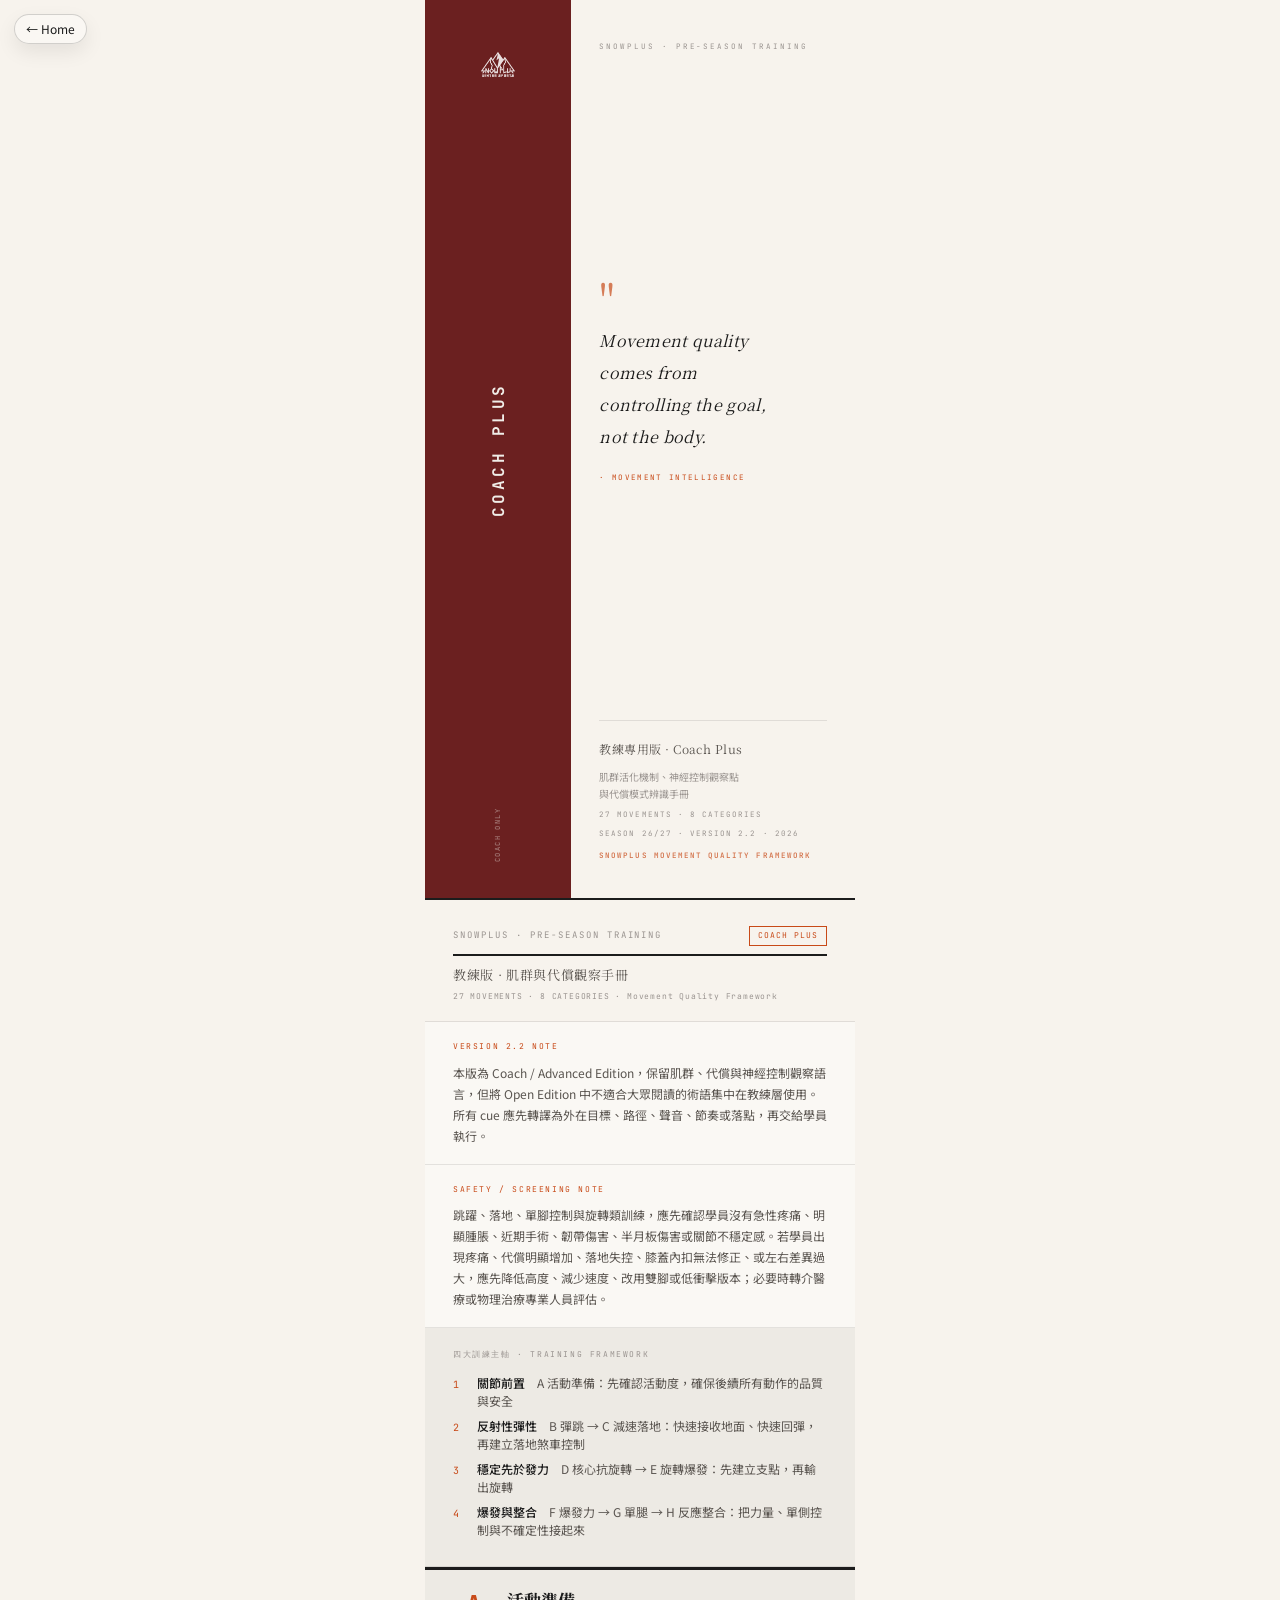
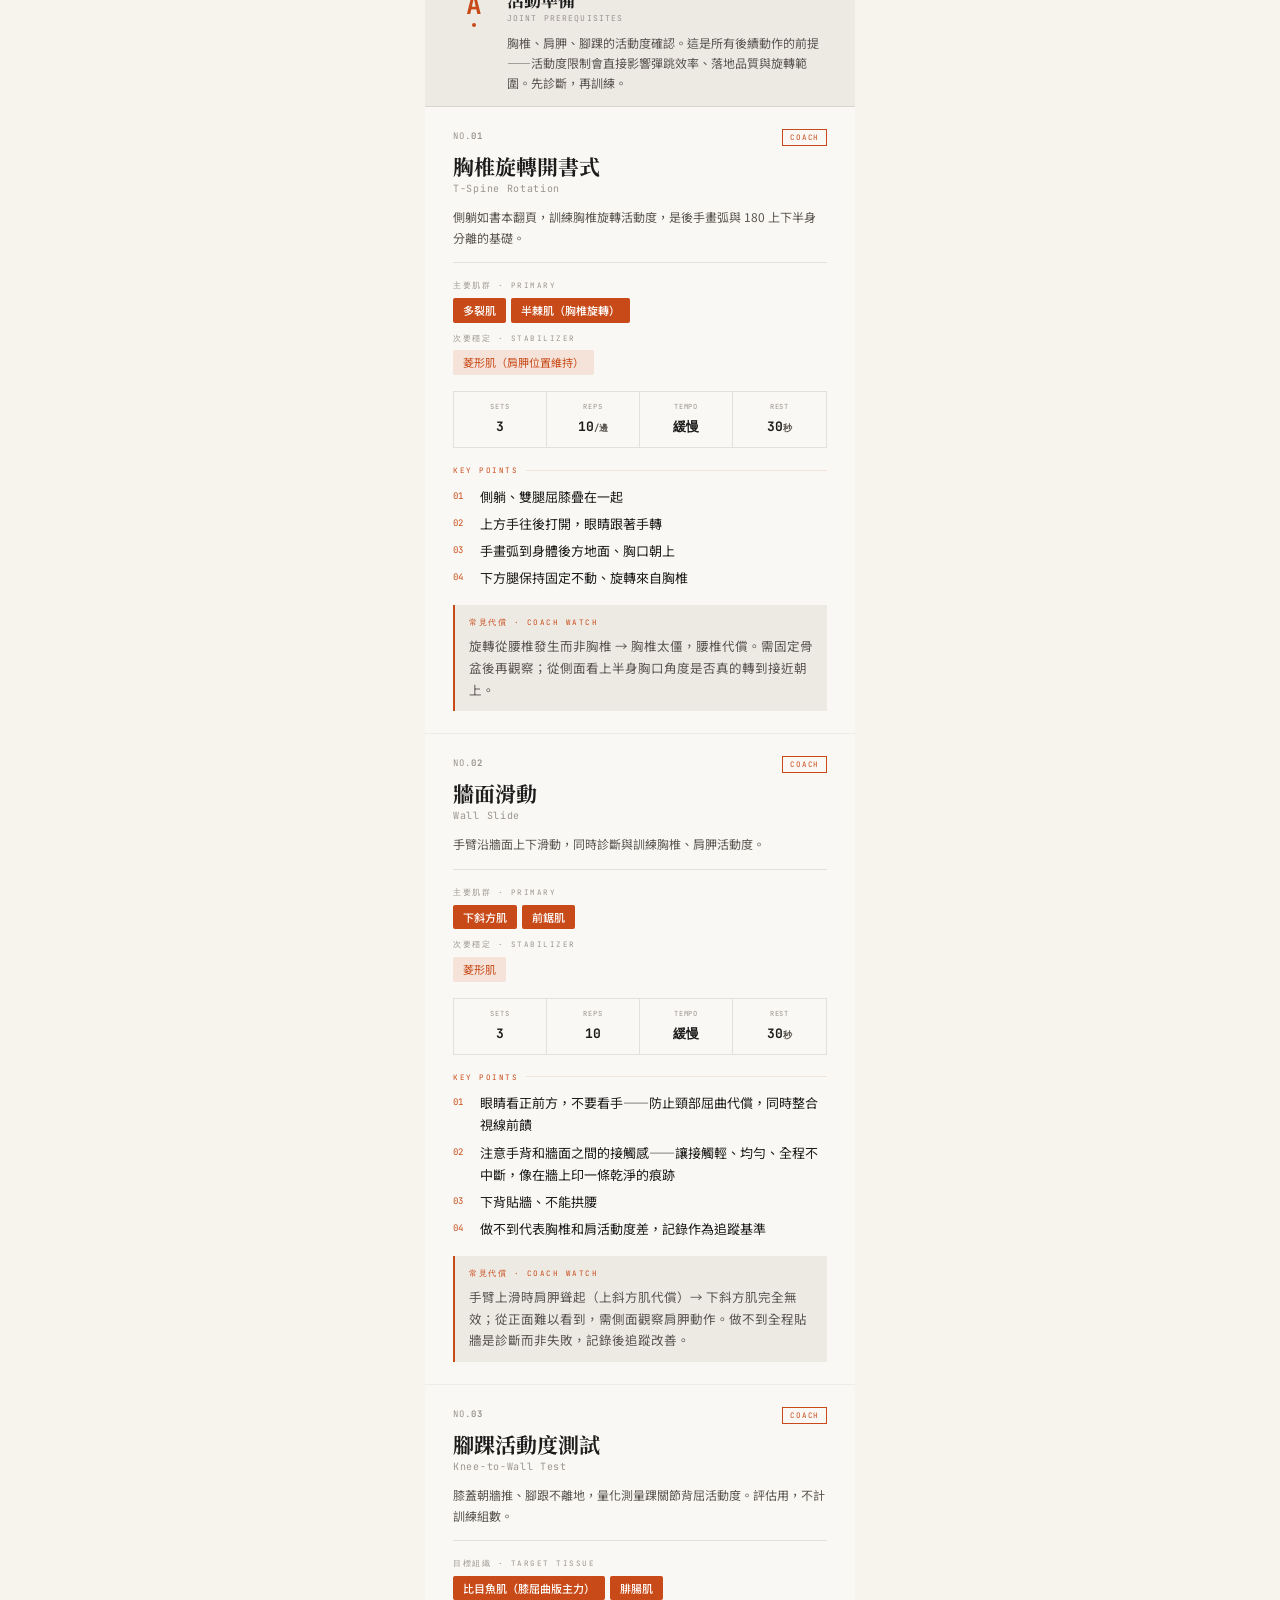
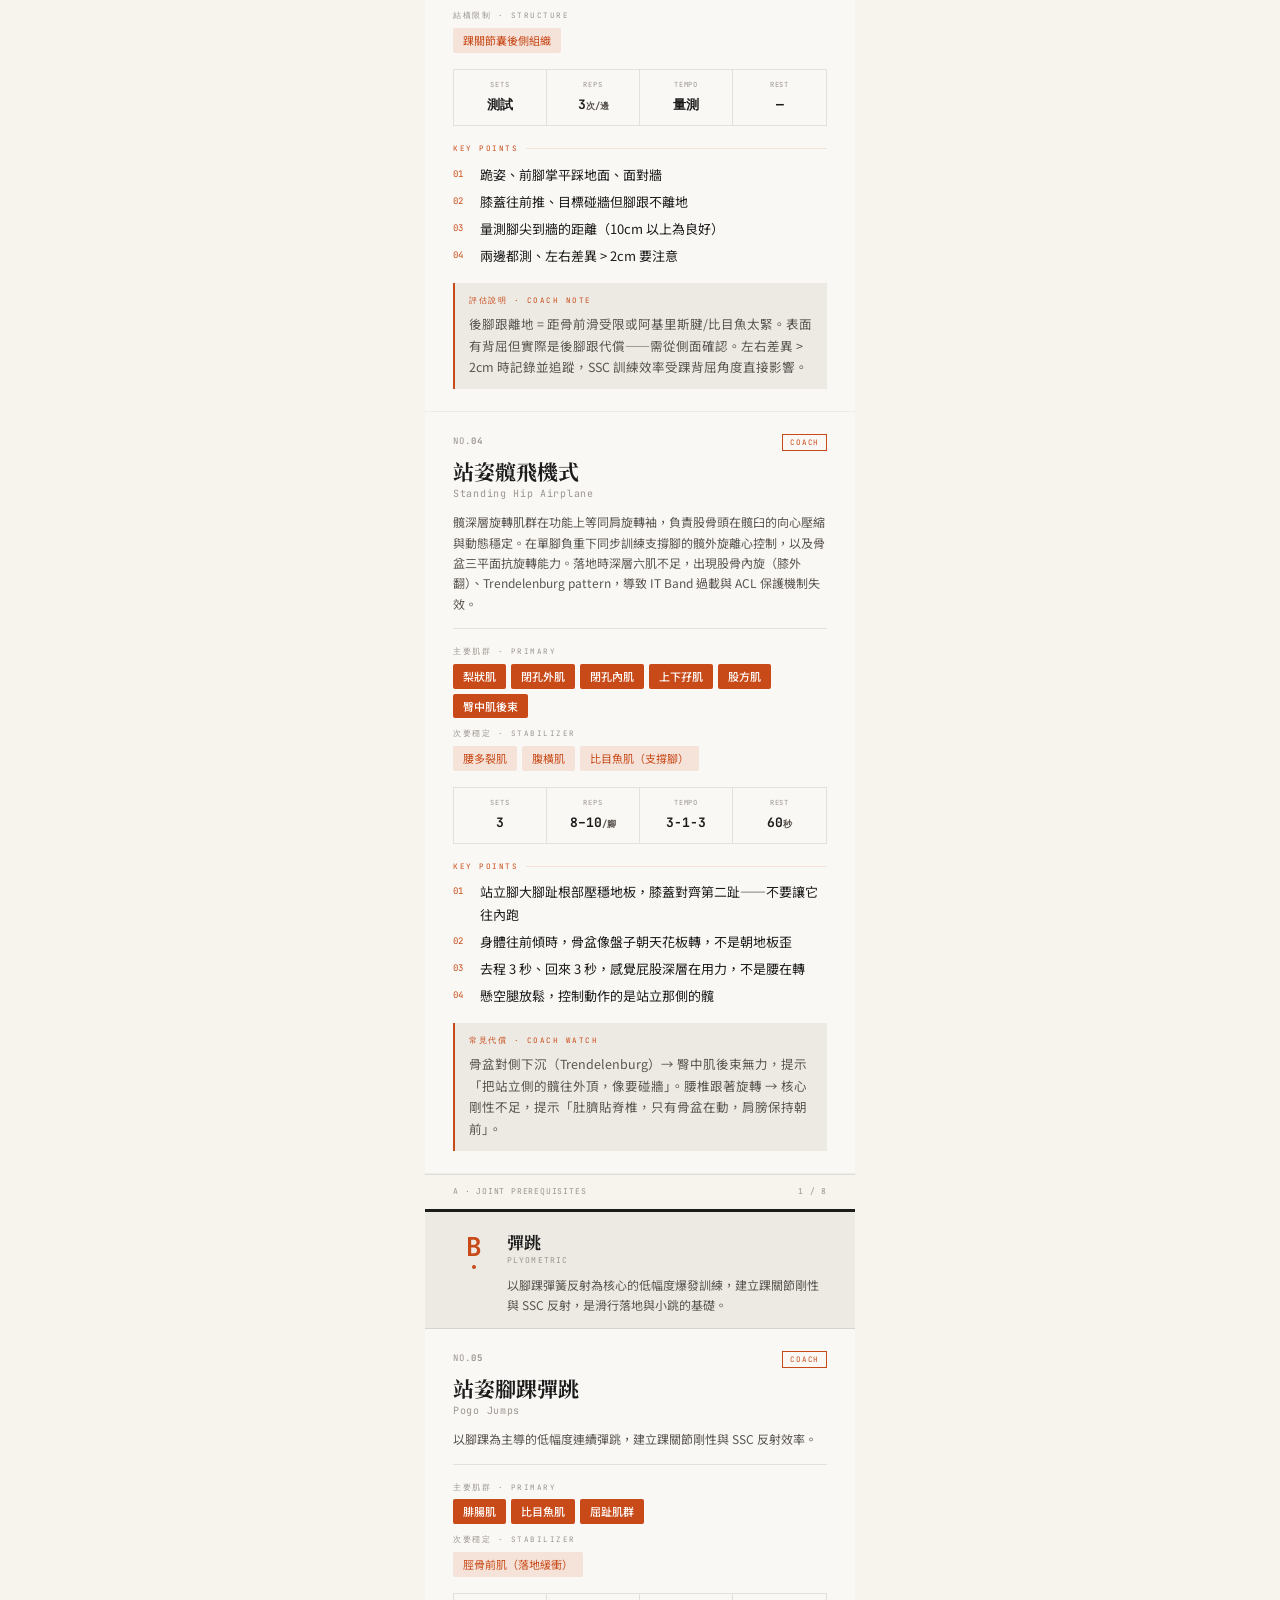
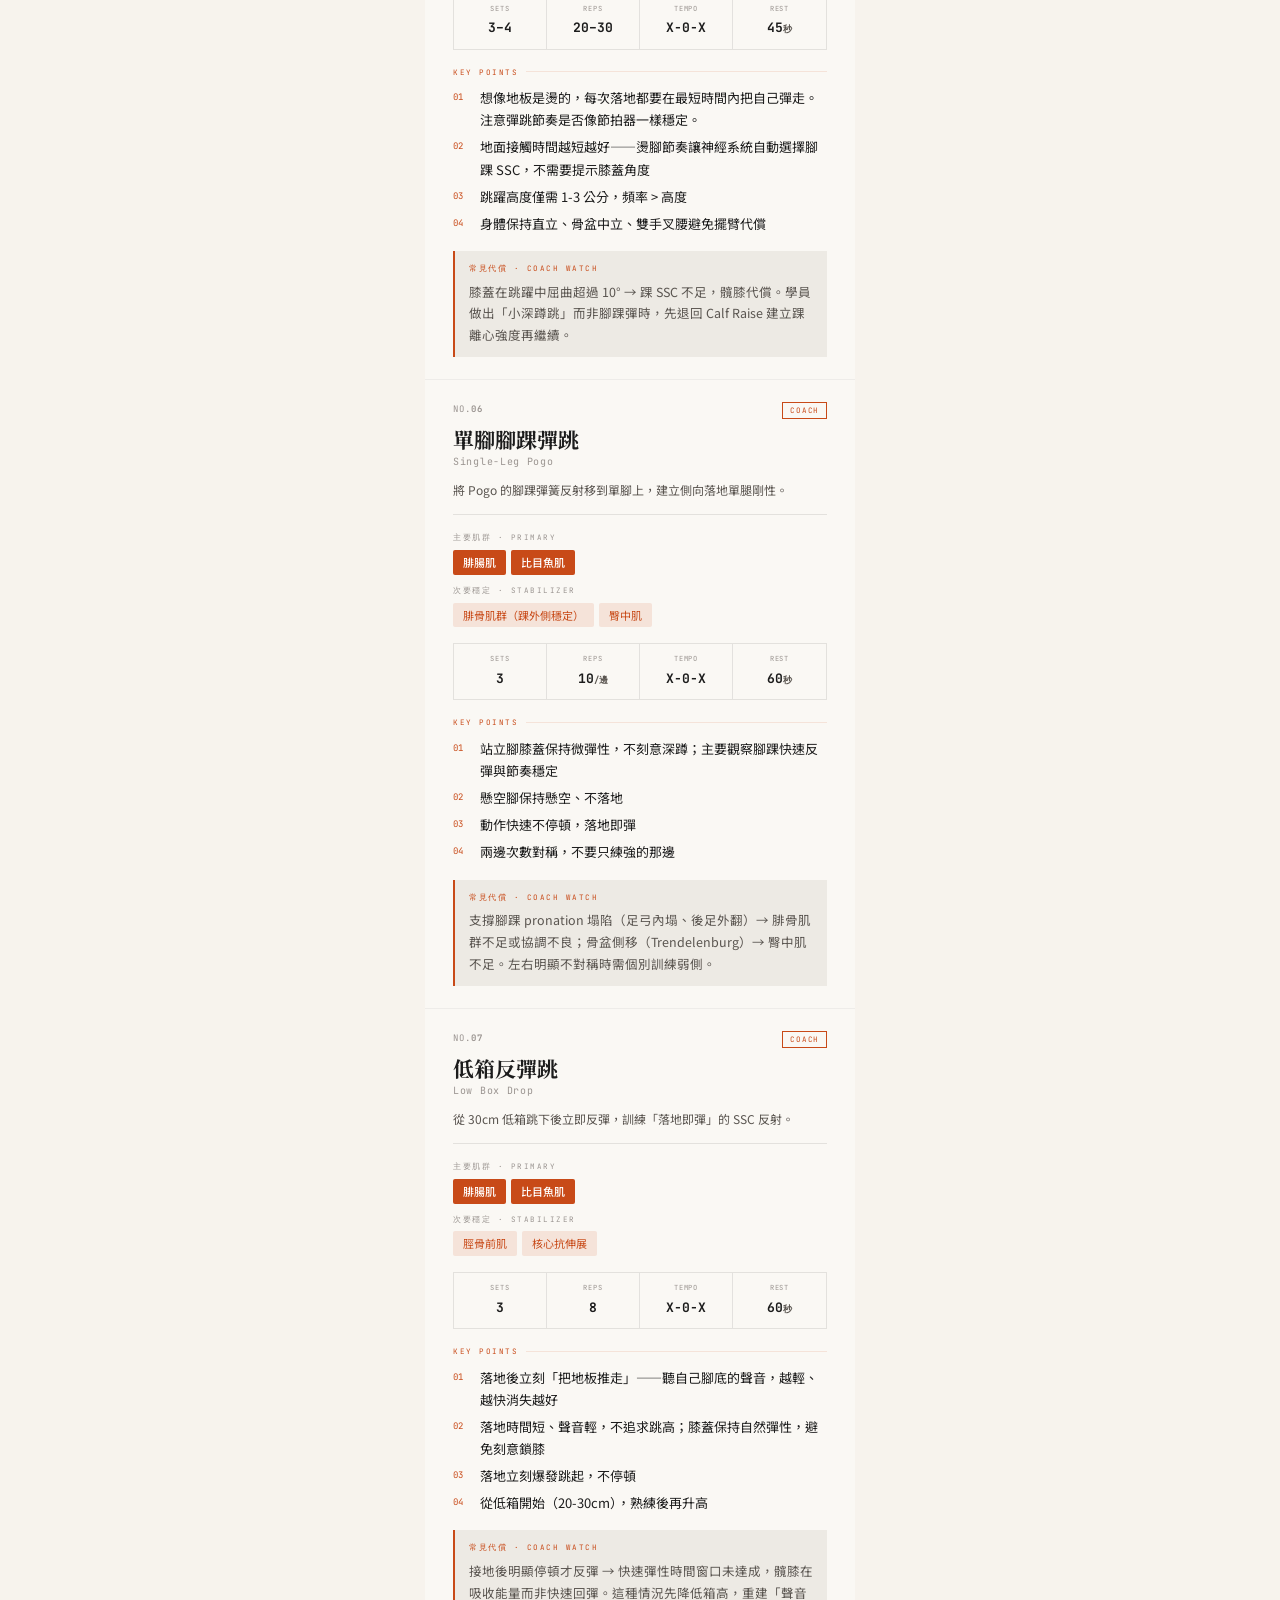
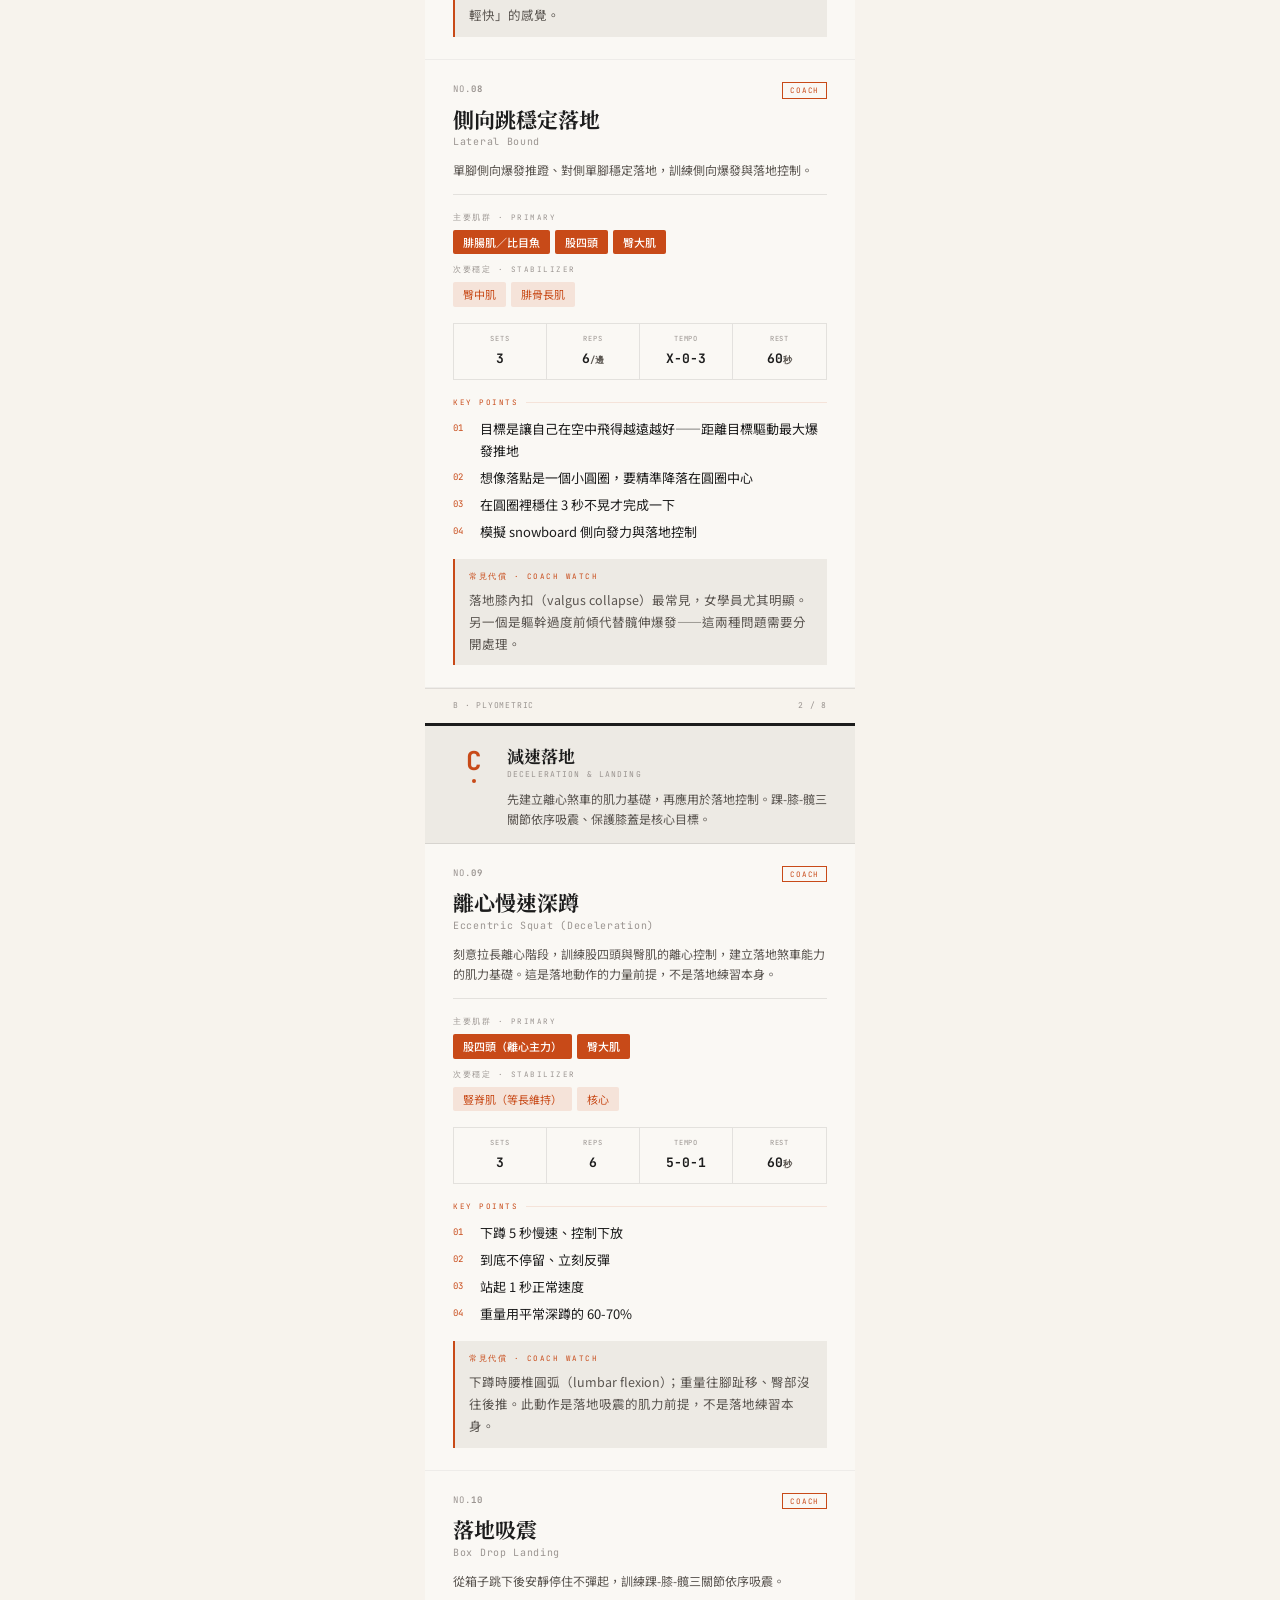
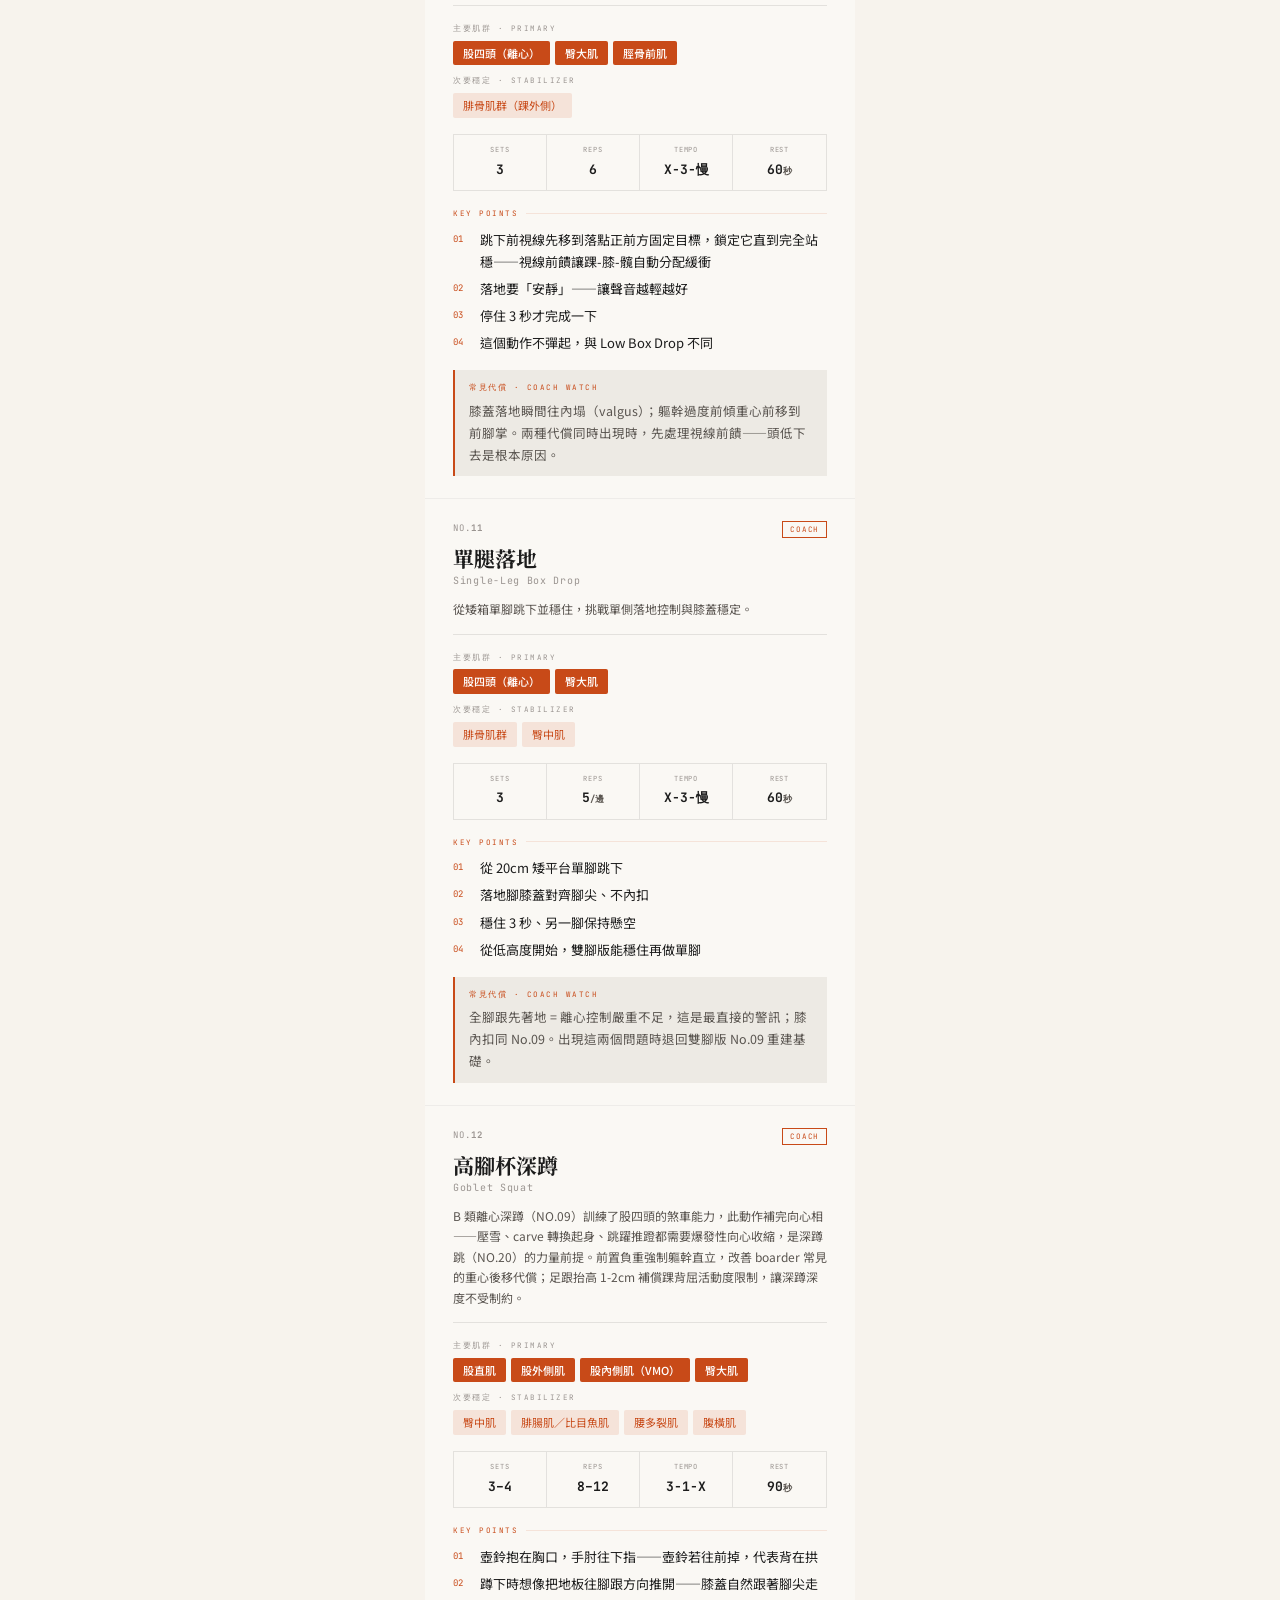
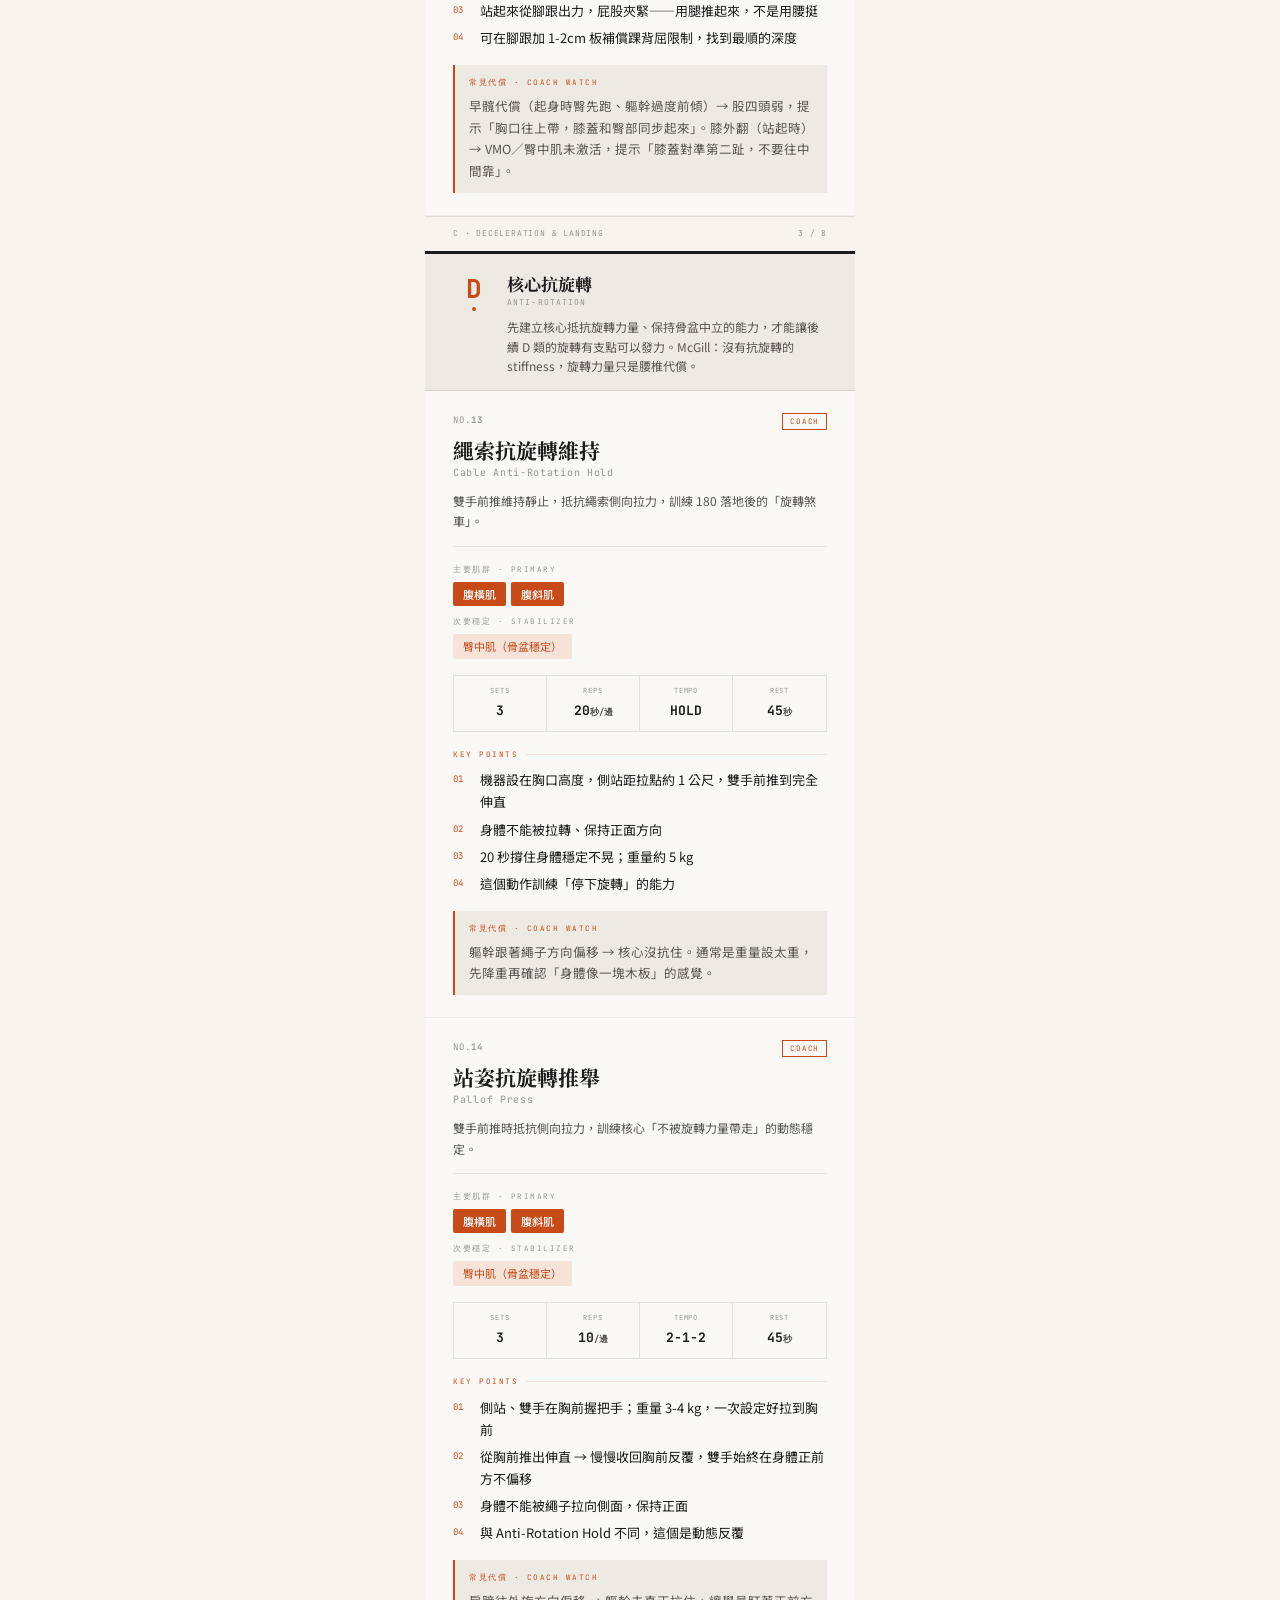
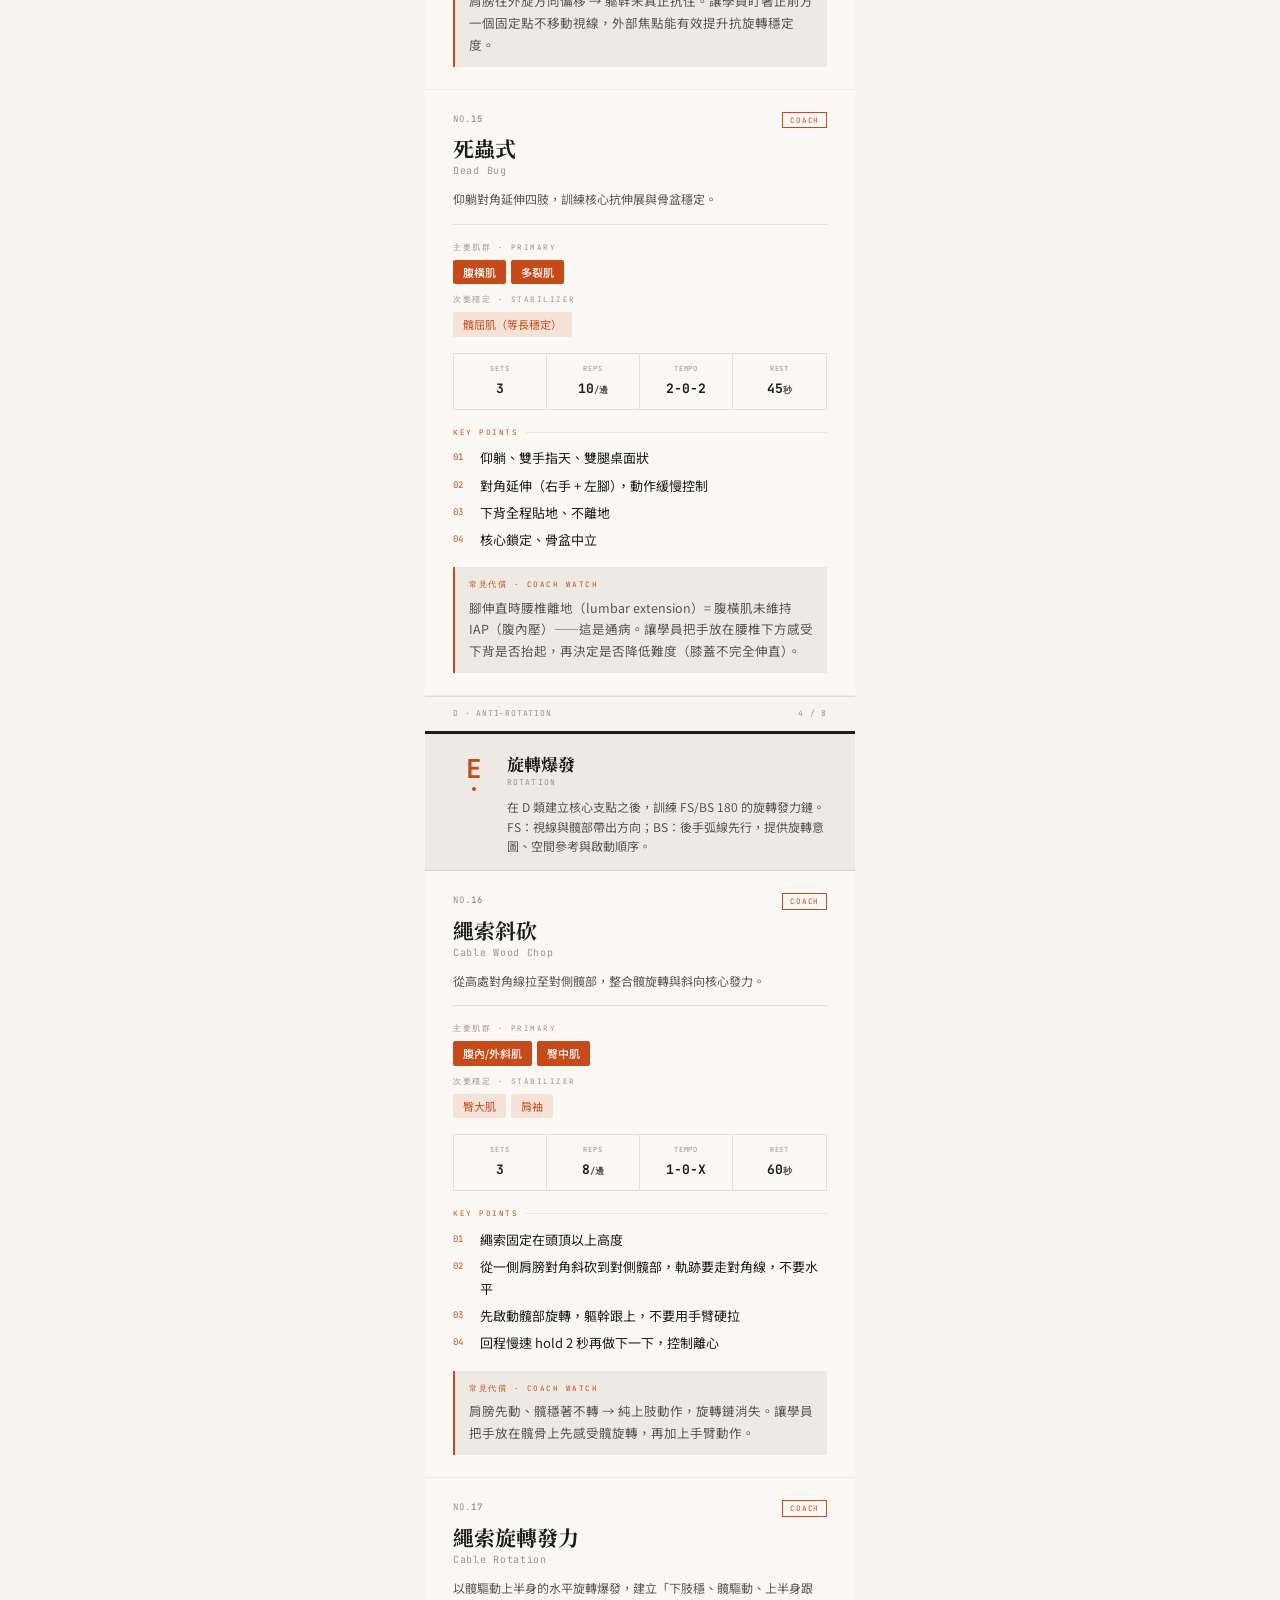
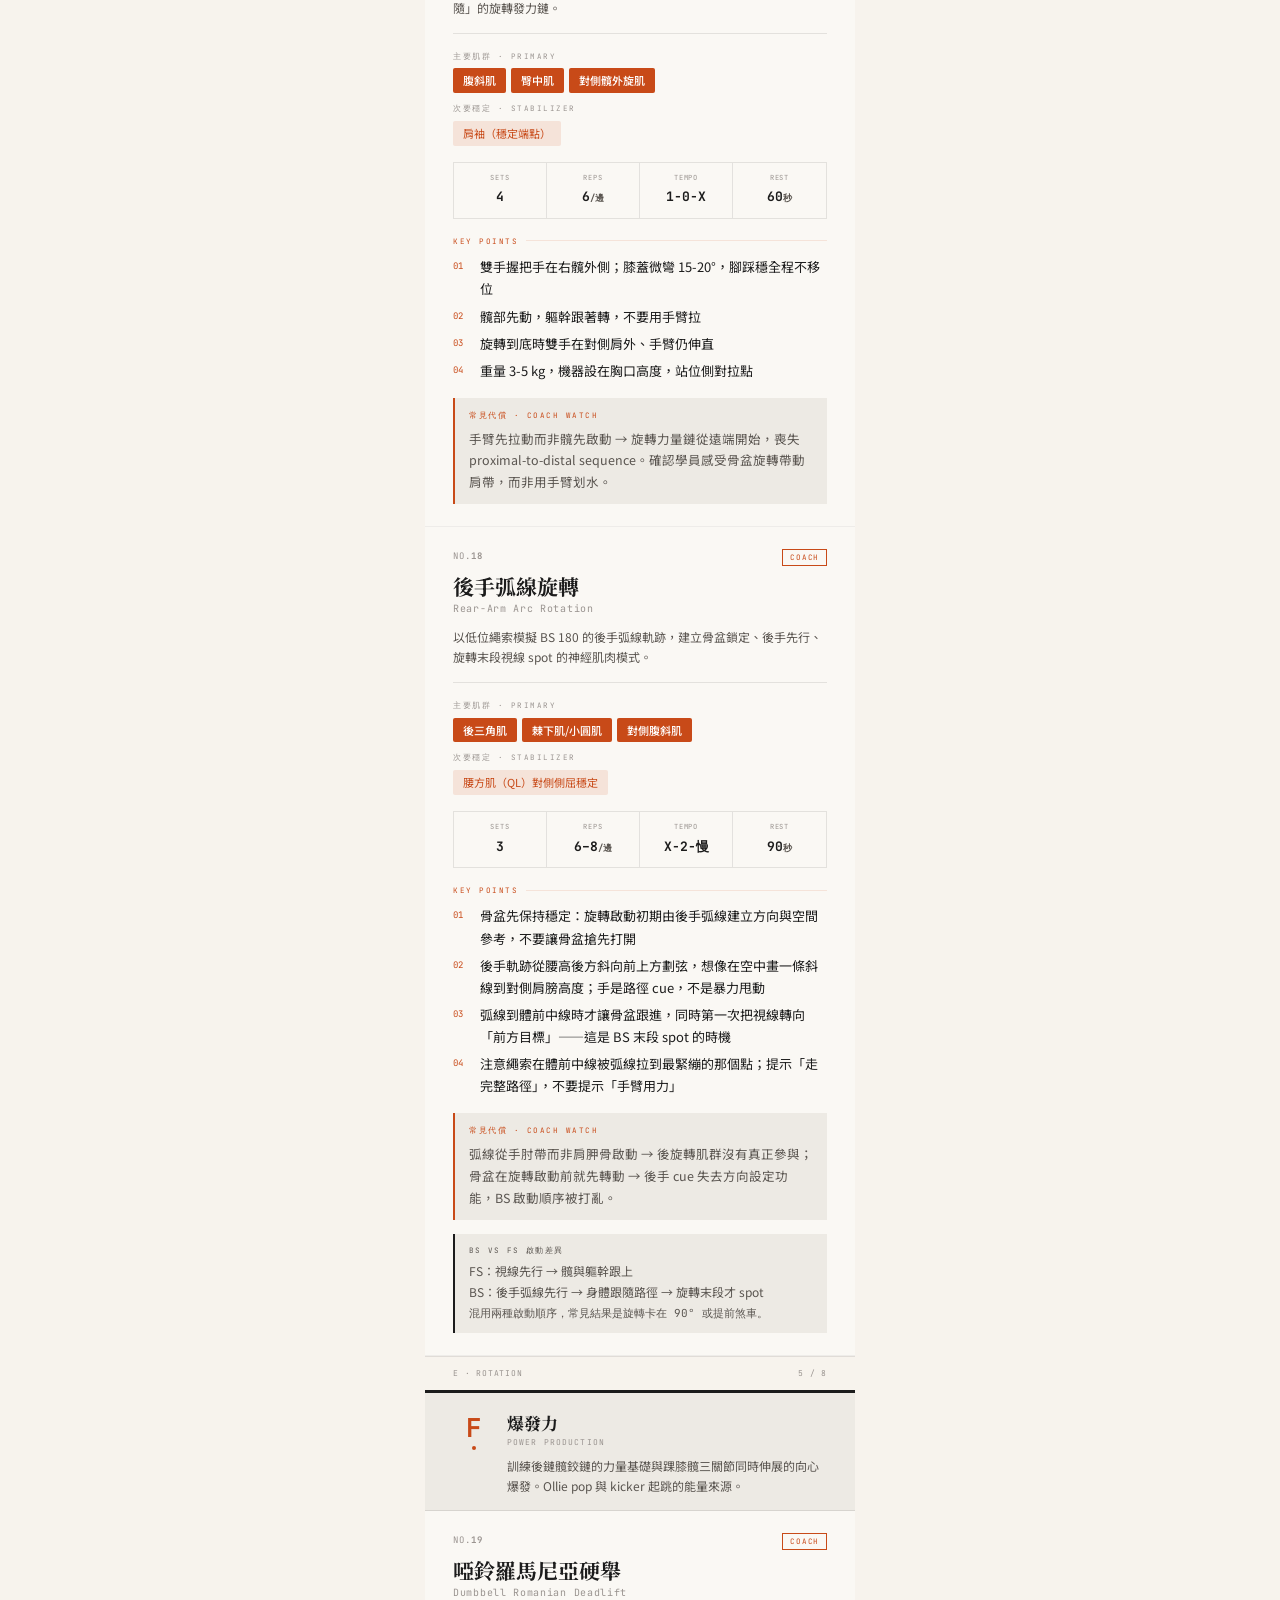
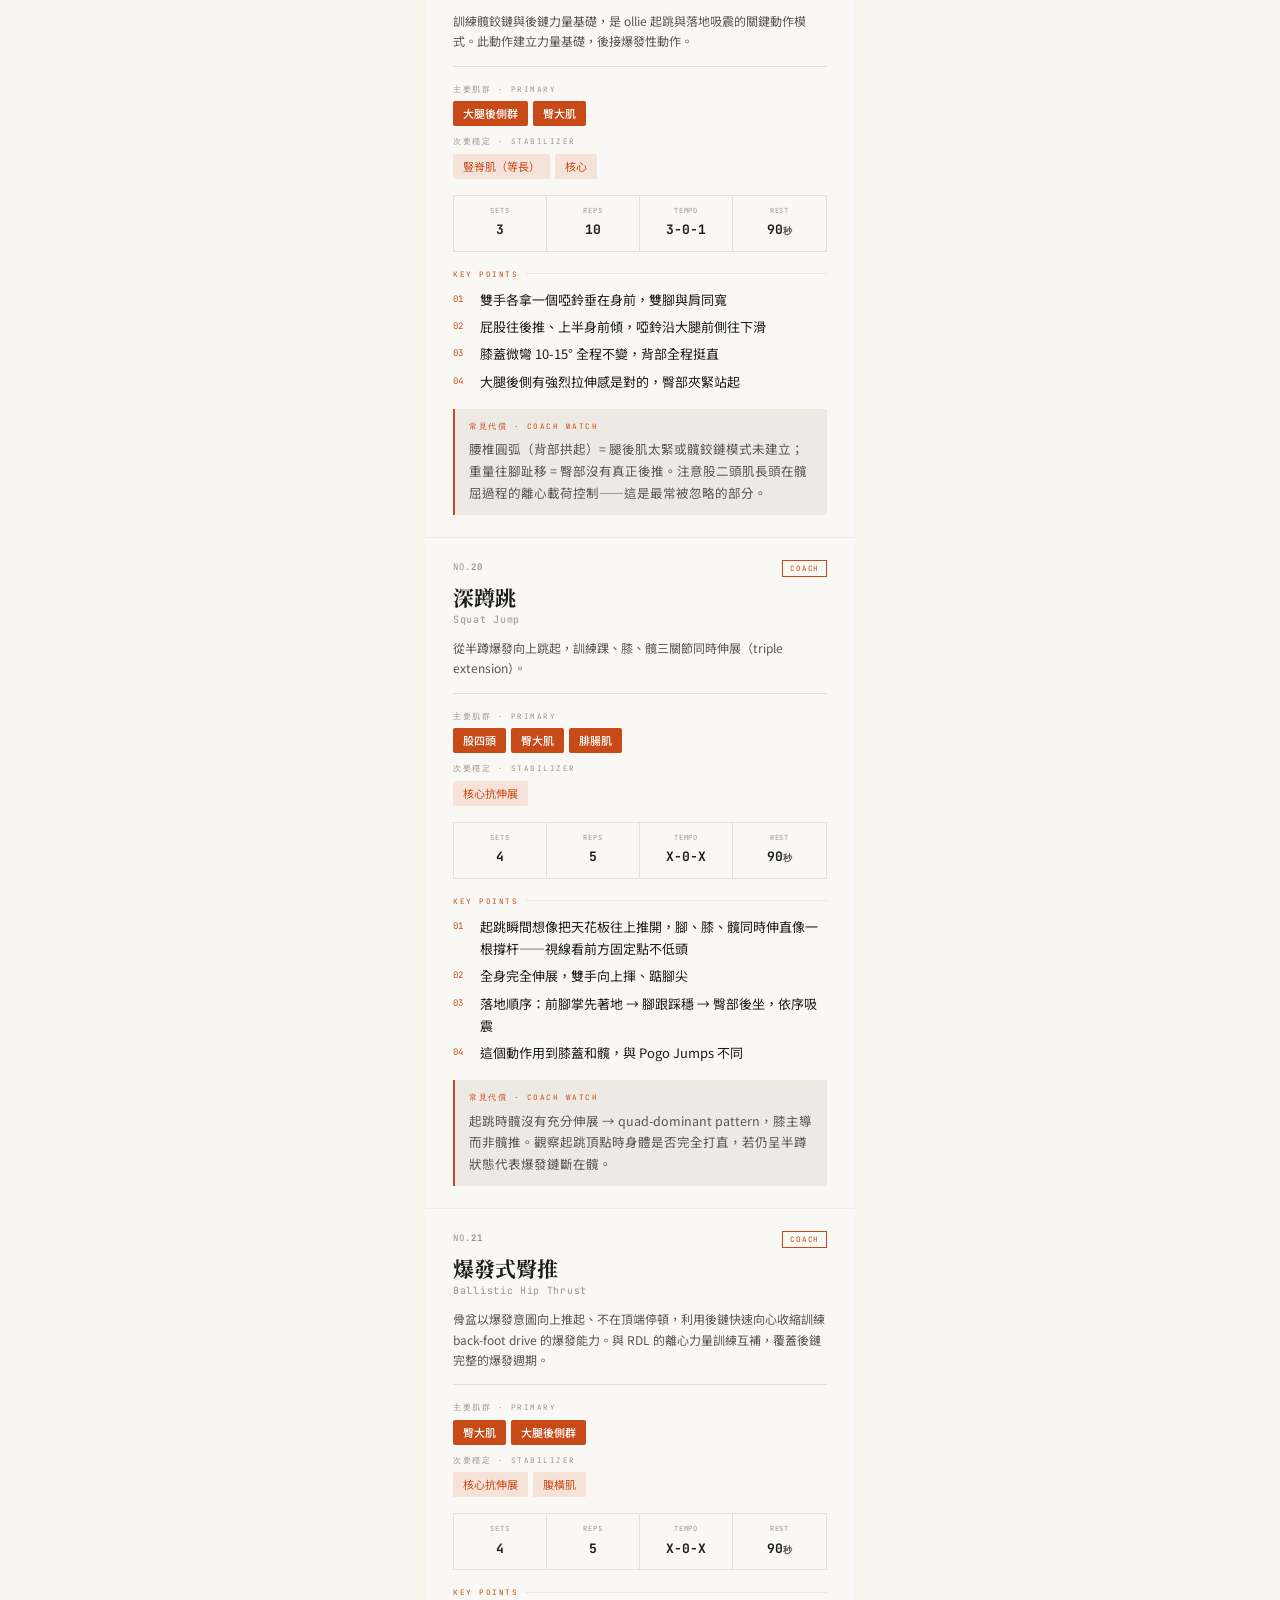
==== coach-plus/index.html @ bd825325 "Deploy SB preseason web app" ====
<!DOCTYPE html>
<html lang="zh-TW">
<head>
  <meta charset="UTF-8">
  <meta name="viewport" content="width=device-width, initial-scale=1.0, maximum-scale=1.0">
  <title>SnowPlus Coach Plus</title>
  <meta name="apple-mobile-web-app-capable" content="yes">
  <meta name="apple-mobile-web-app-title" content="SP Coach">
  <meta name="theme-color" content="#F7F3ED">
  <link rel="preconnect" href="https://fonts.googleapis.com">
  <link rel="preconnect" href="https://fonts.gstatic.com" crossorigin>
  <link href="https://fonts.googleapis.com/css2?family=Noto+Serif+TC:wght@400;700;900&family=Noto+Sans+TC:wght@300;400;500&family=JetBrains+Mono:ital,wght@0,400;0,700;1,400&display=swap" rel="stylesheet">
  <style>
    :root {
      --bg:      #F7F3ED;
      --bg2:     #EDEAE4;
      --paper:   #FAF8F4;
      --ink:     #1C1C1C;
      --ink-mid: #5A5550;
      --ink-dim: #9A9490;
      --red:     #C84A18;
      --red-dim: rgba(200,74,24,0.12);
      --rule:    rgba(28,28,28,0.1);
      --rule-soft: rgba(28,28,28,0.05);
    }
    * { margin:0; padding:0; box-sizing:border-box; }
    body { background:var(--bg); color:var(--ink); font-family:'Noto Sans TC',sans-serif; font-size:15px; line-height:1.7; max-width:430px; margin:0 auto; padding-bottom:60px; }
    .masthead { padding:26px 28px 18px; border-bottom:1px solid var(--rule); }
    .masthead-row { display:flex; align-items:center; justify-content:space-between; margin-bottom:8px; }
    .brand { font-family:'JetBrains Mono',monospace; font-size:9px; letter-spacing:0.22em; color:var(--ink-dim); text-transform:uppercase; }
    .edition-tag { font-family:'JetBrains Mono',monospace; font-size:8px; letter-spacing:0.12em; color:var(--red); border:1px solid var(--red); padding:2px 8px; text-transform:uppercase; }
    .masthead-rule { height:2px; background:var(--ink); margin-bottom:8px; }
    .masthead-title { font-family:'Noto Serif TC',serif; font-size:13px; font-weight:400; color:var(--ink-mid); letter-spacing:0.05em; }
    .masthead-sub { font-family:'JetBrains Mono',monospace; font-size:8px; color:var(--ink-dim); letter-spacing:0.1em; margin-top:4px; }


    .coach-note { padding:18px 28px; border-bottom:1px solid var(--rule); background:var(--paper); }
    .coach-note-title { font-family:'JetBrains Mono',monospace; font-size:8px; letter-spacing:0.2em; color:var(--red); text-transform:uppercase; margin-bottom:8px; }
    .coach-note-body { font-size:12px; color:var(--ink-mid); line-height:1.75; }


    /* AXES */
    .axes { padding:20px 28px; border-bottom:1px solid var(--rule); background:var(--bg2); }
    .axes-title { font-family:'JetBrains Mono',monospace; font-size:8px; letter-spacing:0.2em; color:var(--ink-dim); text-transform:uppercase; margin-bottom:12px; }
    .axis-row { display:flex; gap:10px; align-items:baseline; margin-bottom:7px; }
    .axis-num { font-family:'JetBrains Mono',monospace; font-size:10px; color:var(--red); min-width:14px; }
    .axis-text { font-size:12px; color:var(--ink-mid); line-height:1.5; }
    .axis-text strong { color:var(--ink); font-weight:500; }

    /* CATEGORY */
    .cat-header { padding:20px 28px 14px; background:var(--bg2); border-bottom:1px solid var(--rule); border-top:3px solid var(--ink); display:grid; grid-template-columns:42px 1fr; gap:0 12px; align-items:start; }
    .cat-index { display:flex; flex-direction:column; align-items:center; gap:5px; padding-top:2px; }
    .cat-letter { font-family:'JetBrains Mono',monospace; font-size:26px; font-weight:700; color:var(--red); line-height:1; }
    .cat-dot { width:4px; height:4px; border-radius:50%; background:var(--red); }
    .cat-name-zh { font-family:'Noto Serif TC',serif; font-size:17px; font-weight:700; line-height:1.2; margin-bottom:2px; }
    .cat-name-en { font-family:'JetBrains Mono',monospace; font-size:8px; letter-spacing:0.14em; color:var(--ink-dim); text-transform:uppercase; margin-bottom:7px; }
    .cat-desc { font-size:12px; color:var(--ink-mid); line-height:1.65; }

    /* EXERCISE */
    .exercise { padding:22px 28px; border-bottom:1px solid var(--rule-soft); background:var(--paper); }
    .ex-top { display:flex; justify-content:space-between; align-items:flex-start; margin-bottom:8px; }
    .ex-no { font-family:'JetBrains Mono',monospace; font-size:9px; color:var(--ink-dim); letter-spacing:0.1em; }
    .ex-coach-mark { font-family:'JetBrains Mono',monospace; font-size:7.5px; letter-spacing:0.1em; color:var(--red); border:1px solid var(--red); padding:1px 7px; text-transform:uppercase; }
    .ex-zh { font-family:'Noto Serif TC',serif; font-size:21px; font-weight:700; line-height:1.15; margin-bottom:2px; }
    .ex-en { font-family:'JetBrains Mono',monospace; font-size:10px; color:var(--ink-dim); letter-spacing:0.07em; margin-bottom:10px; }
    .ex-desc { font-size:12px; color:var(--ink-mid); line-height:1.7; margin-bottom:16px; padding-bottom:14px; border-bottom:1px solid var(--rule); }
    .muscle-block { margin-bottom:16px; }
    .muscle-row { margin-bottom:9px; }
    .muscle-label { font-family:'JetBrains Mono',monospace; font-size:7.5px; letter-spacing:0.2em; color:var(--ink-dim); text-transform:uppercase; margin-bottom:6px; }
    .chips { display:flex; flex-wrap:wrap; gap:5px; }
    .chip-p { background:var(--red); color:#fff; font-family:'Noto Sans TC',sans-serif; font-size:11px; font-weight:500; padding:3px 10px; border-radius:2px; }
    .chip-s { background:var(--red-dim); color:var(--red); font-family:'Noto Sans TC',sans-serif; font-size:11px; padding:3px 10px; border-radius:2px; }
    .ex-table { display:grid; grid-template-columns:repeat(4,1fr); border:1px solid var(--rule); margin-bottom:16px; }
    .tc { padding:9px 5px; display:flex; flex-direction:column; align-items:center; gap:3px; border-right:1px solid var(--rule); }
    .tc:last-child { border-right:none; }
    .tc-label { font-family:'JetBrains Mono',monospace; font-size:7px; letter-spacing:0.12em; color:var(--ink-dim); text-transform:uppercase; }
    .tc-val { font-family:'JetBrains Mono',monospace; font-size:13px; font-weight:700; }
    .tc-unit { font-size:9px; color:var(--ink-mid); }
    .kp-section { margin-bottom:16px; }
    .kp-head { display:flex; align-items:center; gap:8px; margin-bottom:9px; }
    .kp-label { font-family:'JetBrains Mono',monospace; font-size:7.5px; letter-spacing:0.2em; color:var(--red); text-transform:uppercase; white-space:nowrap; }
    .kp-rule { flex:1; height:1px; background:var(--red-dim); }
    .kp { display:flex; gap:11px; font-size:13px; line-height:1.7; margin-bottom:5px; }
    .kp-n { font-family:'JetBrains Mono',monospace; font-size:9px; color:var(--red); min-width:16px; padding-top:3px; flex-shrink:0; }
    .coach-callout { border-left:2px solid var(--red); padding:11px 14px; background:var(--bg2); margin-top:2px; }
    .coach-title { font-family:'JetBrains Mono',monospace; font-size:7.5px; letter-spacing:0.2em; color:var(--red); text-transform:uppercase; margin-bottom:6px; }
    .coach-body { font-size:12.5px; color:var(--ink-mid); line-height:1.75; }
    .callout { border-left:2px solid var(--ink); padding:10px 14px; background:var(--bg2); margin-top:14px; }
    .callout-title { font-family:'JetBrains Mono',monospace; font-size:7.5px; letter-spacing:0.18em; color:var(--ink-mid); text-transform:uppercase; margin-bottom:5px; }
    .callout-body { font-size:12px; color:var(--ink-mid); line-height:1.7; }
    .mono { font-family:'JetBrains Mono',monospace; font-size:11px; }
    .sec-foot { display:flex; justify-content:space-between; padding:10px 28px; font-family:'JetBrains Mono',monospace; font-size:8px; color:var(--ink-dim); letter-spacing:0.1em; border-top:1px solid var(--rule); }

    /* ── COVER ── */
    /* COVER — vertical split layout */
    .cover {
      min-height: 100svh;
      display: flex;
      flex-direction: row;
      border-bottom: 2px solid var(--ink);
    }
    /* Left band */
    .cover-band {
      width: 34%;
      background: #6B2020;
      display: flex;
      flex-direction: column;
      align-items: center;
      justify-content: space-between;
      padding: 40px 0 36px;
      flex-shrink: 0;
    }
    .cover-logo {
      width: 52px;
      height: 52px;
      object-fit: contain;
      filter: brightness(0) invert(1) opacity(0.85);
    }
    .cover-band-title {
      font-family: 'JetBrains Mono', monospace;
      font-size: 16px;
      font-weight: 700;
      color: #f0ede8;
      letter-spacing: 0.22em;
      writing-mode: vertical-rl;
      transform: rotate(180deg);
      text-transform: uppercase;
    }
    .cover-band-tag {
      font-family: 'JetBrains Mono', monospace;
      font-size: 7px;
      letter-spacing: 0.2em;
      color: rgba(240,237,232,0.5);
      writing-mode: vertical-rl;
      transform: rotate(180deg);
      text-transform: uppercase;
    }
    /* Right content */
    .cover-content {
      flex: 1;
      display: flex;
      flex-direction: column;
      justify-content: space-between;
      padding: 40px 28px 36px;
    }
    .cover-brand {
      font-family: 'JetBrains Mono', monospace;
      font-size: 7.5px;
      letter-spacing: 0.26em;
      color: var(--ink-dim);
      text-transform: uppercase;
    }
    .cover-quote-block {
      flex: 1;
      display: flex;
      flex-direction: column;
      justify-content: center;
      padding: 32px 0;
    }
    .cover-quote-mark {
      font-family: 'Noto Serif TC', serif;
      font-size: 40px;
      color: var(--red);
      line-height: 0.6;
      margin-bottom: 12px;
      opacity: 0.7;
    }
    .cover-quote-text {
      font-family: 'Noto Serif TC', serif;
      font-size: 16px;
      font-style: italic;
      color: var(--ink);
      line-height: 2.0;
      letter-spacing: 0.02em;
    }
    .cover-quote-attr {
      margin-top: 18px;
      font-family: 'JetBrains Mono', monospace;
      font-size: 7.5px;
      letter-spacing: 0.18em;
      color: var(--red);
      text-transform: uppercase;
    }
    .cover-sub-block {
      border-top: 1px solid var(--rule);
      padding-top: 18px;
    }
    .cover-sub {
      font-family: 'Noto Serif TC', serif;
      font-size: 12px;
      color: var(--ink-mid);
      margin-bottom: 8px;
      letter-spacing: 0.04em;
    }
    .cover-desc {
      font-size: 10px;
      color: var(--ink-dim);
      line-height: 1.7;
    }
    .cover-meta-line {
      font-family: 'JetBrains Mono', monospace;
      font-size: 7.5px;
      letter-spacing: 0.14em;
      color: var(--ink-dim);
      text-transform: uppercase;
      margin-top: 6px;
    }
  </style>
</head>
<body>

<style id="snowplus-app-nav-style">
  .snowplus-app-back{position:fixed;left:14px;top:14px;z-index:99999;display:inline-flex;align-items:center;gap:6px;padding:8px 11px;border:1px solid rgba(26,26,26,.18);border-radius:999px;background:rgba(250,248,244,.92);backdrop-filter:blur(10px);color:#1A1A1A;text-decoration:none;font-family:-apple-system,BlinkMacSystemFont,"Noto Sans TC",sans-serif;font-size:12px;line-height:1;box-shadow:0 8px 20px rgba(0,0,0,.08)}
  .snowplus-app-back:hover{background:#fff}
  @media print{.snowplus-app-back{display:none}}
</style>
<a class="snowplus-app-back" href="/">← Home</a>


<!-- COVER -->
<div class="cover">
  <!-- Left band -->
  <div class="cover-band">
    <img src="[data-uri]" class="cover-logo" alt="SnowPlus">
    <div class="cover-band-title">Coach Plus</div>
    <div class="cover-band-tag">Coach Only</div>
  </div>
  <!-- Right content -->
  <div class="cover-content">
    <div class="cover-brand">SnowPlus · Pre-Season Training</div>
    <div class="cover-quote-block">
      <div class="cover-quote-mark">"</div>
      <div class="cover-quote-text">Movement quality<br>comes from<br>controlling the goal,<br>not the body.</div>
      <div class="cover-quote-attr">· Movement Intelligence</div>
    </div>
    <div class="cover-sub-block">
      <div class="cover-sub">教練專用版 · Coach Plus</div>
      <div class="cover-desc">肌群活化機制、神經控制觀察點<br>與代償模式辨識手冊</div>
      <div class="cover-meta-line">27 Movements · 8 Categories</div>
      <div class="cover-meta-line">Season 26/27 · Version 2.2 · 2026</div>
      <div class="cover-meta-line" style="color:#C84A18;opacity:0.75;font-weight:600;margin-top:10px;">SnowPlus Movement Quality Framework</div>
    </div>
  </div>
</div>

<!-- MASTHEAD -->
<div class="masthead">
  <div class="masthead-row">
    <div class="brand">SnowPlus · Pre-Season Training</div>
    <div class="edition-tag">Coach Plus</div>
  </div>
  <div class="masthead-rule"></div>
  <div class="masthead-title">教練版 · 肌群與代償觀察手冊</div>
  <div class="masthead-sub">27 MOVEMENTS · 8 CATEGORIES · Movement Quality Framework</div>
</div>

<!-- COACH NOTE -->
<div class="coach-note">
  <div class="coach-note-title">Version 2.2 Note</div>
  <div class="coach-note-body">
    本版為 Coach / Advanced Edition，保留肌群、代償與神經控制觀察語言，但將 Open Edition 中不適合大眾閱讀的術語集中在教練層使用。所有 cue 應先轉譯為外在目標、路徑、聲音、節奏或落點，再交給學員執行。
  </div>
</div>

<div class="coach-note">
  <div class="coach-note-title">Safety / Screening Note</div>
  <div class="coach-note-body">
    跳躍、落地、單腳控制與旋轉類訓練，應先確認學員沒有急性疼痛、明顯腫脹、近期手術、韌帶傷害、半月板傷害或關節不穩定感。若學員出現疼痛、代償明顯增加、落地失控、膝蓋內扣無法修正、或左右差異過大，應先降低高度、減少速度、改用雙腳或低衝擊版本；必要時轉介醫療或物理治療專業人員評估。
  </div>
</div>

<!-- FOUR AXES -->
<div class="axes">
  <div class="axes-title">四大訓練主軸 · Training Framework</div>
  <div class="axis-row"><span class="axis-num">1</span><span class="axis-text"><strong>關節前置</strong>　A 活動準備：先確認活動度，確保後續所有動作的品質與安全</span></div>
  <div class="axis-row"><span class="axis-num">2</span><span class="axis-text"><strong>反射性彈性</strong>　B 彈跳 → C 減速落地：快速接收地面、快速回彈，再建立落地煞車控制</span></div>
  <div class="axis-row"><span class="axis-num">3</span><span class="axis-text"><strong>穩定先於發力</strong>　D 核心抗旋轉 → E 旋轉爆發：先建立支點，再輸出旋轉</span></div>
  <div class="axis-row"><span class="axis-num">4</span><span class="axis-text"><strong>爆發與整合</strong>　F 爆發力 → G 單腿 → H 反應整合：把力量、單側控制與不確定性接起來</span></div>
</div>

<!-- ══ G · JOINT PREREQUISITES ══ -->
<div class="cat-header">
  <div class="cat-index"><div class="cat-letter">A</div><div class="cat-dot"></div></div>
  <div><div class="cat-name-zh">活動準備</div><div class="cat-name-en">JOINT PREREQUISITES</div><div class="cat-desc">胸椎、肩胛、腳踝的活動度確認。這是所有後續動作的前提——活動度限制會直接影響彈跳效率、落地品質與旋轉範圍。先診斷，再訓練。</div></div>
</div>

<div class="exercise">
  <div class="ex-top"><div class="ex-no">NO.<b>01</b></div><div class="ex-coach-mark">COACH</div></div>
  <div class="ex-zh">胸椎旋轉開書式</div><div class="ex-en">T-Spine Rotation</div>
  <div class="ex-desc">側躺如書本翻頁，訓練胸椎旋轉活動度，是後手畫弧與 180 上下半身分離的基礎。</div>
  <div class="muscle-block">
    <div class="muscle-row"><div class="muscle-label">主要肌群 · Primary</div><div class="chips"><span class="chip-p">多裂肌</span><span class="chip-p">半棘肌（胸椎旋轉）</span></div></div>
    <div class="muscle-row"><div class="muscle-label">次要穩定 · Stabilizer</div><div class="chips"><span class="chip-s">菱形肌（肩胛位置維持）</span></div></div>
  </div>
  <div class="ex-table">
    <div class="tc"><span class="tc-label">SETS</span><span class="tc-val">3</span></div>
    <div class="tc"><span class="tc-label">REPS</span><span class="tc-val">10<span class="tc-unit">/邊</span></span></div>
    <div class="tc"><span class="tc-label">TEMPO</span><span class="tc-val">緩慢</span></div>
    <div class="tc"><span class="tc-label">REST</span><span class="tc-val">30<span class="tc-unit">秒</span></span></div>
  </div>
  <div class="kp-section"><div class="kp-head"><span class="kp-label">Key Points</span><div class="kp-rule"></div></div>
    <div class="kp"><span class="kp-n">01</span><span>側躺、雙腿屈膝疊在一起</span></div>
    <div class="kp"><span class="kp-n">02</span><span>上方手往後打開，眼睛跟著手轉</span></div>
    <div class="kp"><span class="kp-n">03</span><span>手畫弧到身體後方地面、胸口朝上</span></div>
    <div class="kp"><span class="kp-n">04</span><span>下方腿保持固定不動、旋轉來自胸椎</span></div>
  </div>
  <div class="coach-callout"><div class="coach-title">常見代償 · Coach Watch</div><div class="coach-body">旋轉從腰椎發生而非胸椎 → 胸椎太僵，腰椎代償。需固定骨盆後再觀察；從側面看上半身胸口角度是否真的轉到接近朝上。</div></div>
</div>

<div class="exercise">
  <div class="ex-top"><div class="ex-no">NO.<b>02</b></div><div class="ex-coach-mark">COACH</div></div>
  <div class="ex-zh">牆面滑動</div><div class="ex-en">Wall Slide</div>
  <div class="ex-desc">手臂沿牆面上下滑動，同時診斷與訓練胸椎、肩胛活動度。</div>
  <div class="muscle-block">
    <div class="muscle-row"><div class="muscle-label">主要肌群 · Primary</div><div class="chips"><span class="chip-p">下斜方肌</span><span class="chip-p">前鋸肌</span></div></div>
    <div class="muscle-row"><div class="muscle-label">次要穩定 · Stabilizer</div><div class="chips"><span class="chip-s">菱形肌</span></div></div>
  </div>
  <div class="ex-table">
    <div class="tc"><span class="tc-label">SETS</span><span class="tc-val">3</span></div>
    <div class="tc"><span class="tc-label">REPS</span><span class="tc-val">10</span></div>
    <div class="tc"><span class="tc-label">TEMPO</span><span class="tc-val">緩慢</span></div>
    <div class="tc"><span class="tc-label">REST</span><span class="tc-val">30<span class="tc-unit">秒</span></span></div>
  </div>
  <div class="kp-section"><div class="kp-head"><span class="kp-label">Key Points</span><div class="kp-rule"></div></div>
    <div class="kp"><span class="kp-n">01</span><span>眼睛看正前方，不要看手——防止頸部屈曲代償，同時整合視線前饋</span></div>
    <div class="kp"><span class="kp-n">02</span><span>注意手背和牆面之間的接觸感——讓接觸輕、均勻、全程不中斷，像在牆上印一條乾淨的痕跡</span></div>
    <div class="kp"><span class="kp-n">03</span><span>下背貼牆、不能拱腰</span></div>
    <div class="kp"><span class="kp-n">04</span><span>做不到代表胸椎和肩活動度差，記錄作為追蹤基準</span></div>
  </div>
  <div class="coach-callout"><div class="coach-title">常見代償 · Coach Watch</div><div class="coach-body">手臂上滑時肩胛聳起（上斜方肌代償）→ 下斜方肌完全無效；從正面難以看到，需側面觀察肩胛動作。做不到全程貼牆是診斷而非失敗，記錄後追蹤改善。</div></div>
</div>

<div class="exercise">
  <div class="ex-top"><div class="ex-no">NO.<b>03</b></div><div class="ex-coach-mark">COACH</div></div>
  <div class="ex-zh">腳踝活動度測試</div><div class="ex-en">Knee-to-Wall Test</div>
  <div class="ex-desc">膝蓋朝牆推、腳跟不離地，量化測量踝關節背屈活動度。評估用，不計訓練組數。</div>
  <div class="muscle-block">
    <div class="muscle-row"><div class="muscle-label">目標組織 · Target Tissue</div><div class="chips"><span class="chip-p">比目魚肌（膝屈曲版主力）</span><span class="chip-p">腓腸肌</span></div></div>
    <div class="muscle-row"><div class="muscle-label">結構限制 · Structure</div><div class="chips"><span class="chip-s">踝關節囊後側組織</span></div></div>
  </div>
  <div class="ex-table">
    <div class="tc"><span class="tc-label">SETS</span><span class="tc-val">測試</span></div>
    <div class="tc"><span class="tc-label">REPS</span><span class="tc-val">3<span class="tc-unit">次/邊</span></span></div>
    <div class="tc"><span class="tc-label">TEMPO</span><span class="tc-val">量測</span></div>
    <div class="tc"><span class="tc-label">REST</span><span class="tc-val">—</span></div>
  </div>
  <div class="kp-section"><div class="kp-head"><span class="kp-label">Key Points</span><div class="kp-rule"></div></div>
    <div class="kp"><span class="kp-n">01</span><span>跪姿、前腳掌平踩地面、面對牆</span></div>
    <div class="kp"><span class="kp-n">02</span><span>膝蓋往前推、目標碰牆但腳跟不離地</span></div>
    <div class="kp"><span class="kp-n">03</span><span>量測腳尖到牆的距離（10cm 以上為良好）</span></div>
    <div class="kp"><span class="kp-n">04</span><span>兩邊都測、左右差異 > 2cm 要注意</span></div>
  </div>
  <div class="coach-callout"><div class="coach-title">評估說明 · Coach Note</div><div class="coach-body">後腳跟離地 = 距骨前滑受限或阿基里斯腱/比目魚太緊。表面有背屈但實際是後腳跟代償——需從側面確認。左右差異 > 2cm 時記錄並追蹤，SSC 訓練效率受踝背屈角度直接影響。</div></div>
</div>
<div class="exercise">
  <div class="ex-top"><div class="ex-no">NO.<b>04</b></div><div class="ex-coach-mark">COACH</div></div>
  <div class="ex-zh">站姿髖飛機式</div><div class="ex-en">Standing Hip Airplane</div>
  <div class="ex-desc">髖深層旋轉肌群在功能上等同肩旋轉袖，負責股骨頭在髖臼的向心壓縮與動態穩定。在單腳負重下同步訓練支撐腳的髖外旋離心控制，以及骨盆三平面抗旋轉能力。落地時深層六肌不足，出現股骨內旋（膝外翻）、Trendelenburg pattern，導致 IT Band 過載與 ACL 保護機制失效。</div>
  <div class="muscle-block">
    <div class="muscle-row"><div class="muscle-label">主要肌群 · Primary</div><div class="chips"><span class="chip-p">梨狀肌</span><span class="chip-p">閉孔外肌</span><span class="chip-p">閉孔內肌</span><span class="chip-p">上下孖肌</span><span class="chip-p">股方肌</span><span class="chip-p">臀中肌後束</span></div></div>
    <div class="muscle-row"><div class="muscle-label">次要穩定 · Stabilizer</div><div class="chips"><span class="chip-s">腰多裂肌</span><span class="chip-s">腹橫肌</span><span class="chip-s">比目魚肌（支撐腳）</span></div></div>
  </div>
  <div class="ex-table">
    <div class="tc"><span class="tc-label">SETS</span><span class="tc-val">3</span></div>
    <div class="tc"><span class="tc-label">REPS</span><span class="tc-val">8–10<span class="tc-unit">/腳</span></span></div>
    <div class="tc"><span class="tc-label">TEMPO</span><span class="tc-val">3-1-3</span></div>
    <div class="tc"><span class="tc-label">REST</span><span class="tc-val">60<span class="tc-unit">秒</span></span></div>
  </div>
  <div class="kp-section"><div class="kp-head"><span class="kp-label">Key Points</span><div class="kp-rule"></div></div>
    <div class="kp"><span class="kp-n">01</span><span>站立腳大腳趾根部壓穩地板，膝蓋對齊第二趾——不要讓它往內跑</span></div>
    <div class="kp"><span class="kp-n">02</span><span>身體往前傾時，骨盆像盤子朝天花板轉，不是朝地板歪</span></div>
    <div class="kp"><span class="kp-n">03</span><span>去程 3 秒、回來 3 秒，感覺屁股深層在用力，不是腰在轉</span></div>
    <div class="kp"><span class="kp-n">04</span><span>懸空腿放鬆，控制動作的是站立那側的髖</span></div>
  </div>
  <div class="coach-callout"><div class="coach-title">常見代償 · Coach Watch</div><div class="coach-body">骨盆對側下沉（Trendelenburg）→ 臀中肌後束無力，提示「把站立側的髖往外頂，像要碰牆」。腰椎跟著旋轉 → 核心剛性不足，提示「肚臍貼脊椎，只有骨盆在動，肩膀保持朝前」。</div></div>
</div>
<div class="sec-foot"><span>A · JOINT PREREQUISITES</span><span>1 / 8</span></div>

<!-- ══ A · PLYOMETRIC ══ -->
<div class="cat-header">
  <div class="cat-index"><div class="cat-letter">B</div><div class="cat-dot"></div></div>
  <div><div class="cat-name-zh">彈跳</div><div class="cat-name-en">PLYOMETRIC</div><div class="cat-desc">以腳踝彈簧反射為核心的低幅度爆發訓練，建立踝關節剛性與 SSC 反射，是滑行落地與小跳的基礎。</div></div>
</div>

<div class="exercise">
  <div class="ex-top"><div class="ex-no">NO.<b>05</b></div><div class="ex-coach-mark">COACH</div></div>
  <div class="ex-zh">站姿腳踝彈跳</div><div class="ex-en">Pogo Jumps</div>
  <div class="ex-desc">以腳踝為主導的低幅度連續彈跳，建立踝關節剛性與 SSC 反射效率。</div>
  <div class="muscle-block">
    <div class="muscle-row"><div class="muscle-label">主要肌群 · Primary</div><div class="chips"><span class="chip-p">腓腸肌</span><span class="chip-p">比目魚肌</span><span class="chip-p">屈趾肌群</span></div></div>
    <div class="muscle-row"><div class="muscle-label">次要穩定 · Stabilizer</div><div class="chips"><span class="chip-s">脛骨前肌（落地緩衝）</span></div></div>
  </div>
  <div class="ex-table">
    <div class="tc"><span class="tc-label">SETS</span><span class="tc-val">3–4</span></div>
    <div class="tc"><span class="tc-label">REPS</span><span class="tc-val">20–30</span></div>
    <div class="tc"><span class="tc-label">TEMPO</span><span class="tc-val">X-0-X</span></div>
    <div class="tc"><span class="tc-label">REST</span><span class="tc-val">45<span class="tc-unit">秒</span></span></div>
  </div>
  <div class="kp-section"><div class="kp-head"><span class="kp-label">Key Points</span><div class="kp-rule"></div></div>
    <div class="kp"><span class="kp-n">01</span><span>想像地板是燙的，每次落地都要在最短時間內把自己彈走。注意彈跳節奏是否像節拍器一樣穩定。</span></div>
    <div class="kp"><span class="kp-n">02</span><span>地面接觸時間越短越好——燙腳節奏讓神經系統自動選擇腳踝 SSC，不需要提示膝蓋角度</span></div>
    <div class="kp"><span class="kp-n">03</span><span>跳躍高度僅需 1-3 公分，頻率 > 高度</span></div>
    <div class="kp"><span class="kp-n">04</span><span>身體保持直立、骨盆中立、雙手叉腰避免擺臂代償</span></div>
  </div>
  <div class="coach-callout"><div class="coach-title">常見代償 · Coach Watch</div><div class="coach-body">膝蓋在跳躍中屈曲超過 10° → 踝 SSC 不足，髖膝代償。學員做出「小深蹲跳」而非腳踝彈時，先退回 Calf Raise 建立踝離心強度再繼續。</div></div>
</div>

<div class="exercise">
  <div class="ex-top"><div class="ex-no">NO.<b>06</b></div><div class="ex-coach-mark">COACH</div></div>
  <div class="ex-zh">單腳腳踝彈跳</div><div class="ex-en">Single-Leg Pogo</div>
  <div class="ex-desc">將 Pogo 的腳踝彈簧反射移到單腳上，建立側向落地單腿剛性。</div>
  <div class="muscle-block">
    <div class="muscle-row"><div class="muscle-label">主要肌群 · Primary</div><div class="chips"><span class="chip-p">腓腸肌</span><span class="chip-p">比目魚肌</span></div></div>
    <div class="muscle-row"><div class="muscle-label">次要穩定 · Stabilizer</div><div class="chips"><span class="chip-s">腓骨肌群（踝外側穩定）</span><span class="chip-s">臀中肌</span></div></div>
  </div>
  <div class="ex-table">
    <div class="tc"><span class="tc-label">SETS</span><span class="tc-val">3</span></div>
    <div class="tc"><span class="tc-label">REPS</span><span class="tc-val">10<span class="tc-unit">/邊</span></span></div>
    <div class="tc"><span class="tc-label">TEMPO</span><span class="tc-val">X-0-X</span></div>
    <div class="tc"><span class="tc-label">REST</span><span class="tc-val">60<span class="tc-unit">秒</span></span></div>
  </div>
  <div class="kp-section"><div class="kp-head"><span class="kp-label">Key Points</span><div class="kp-rule"></div></div>
    <div class="kp"><span class="kp-n">01</span><span>站立腳膝蓋保持微彈性，不刻意深蹲；主要觀察腳踝快速反彈與節奏穩定</span></div>
    <div class="kp"><span class="kp-n">02</span><span>懸空腳保持懸空、不落地</span></div>
    <div class="kp"><span class="kp-n">03</span><span>動作快速不停頓，落地即彈</span></div>
    <div class="kp"><span class="kp-n">04</span><span>兩邊次數對稱，不要只練強的那邊</span></div>
  </div>
  <div class="coach-callout"><div class="coach-title">常見代償 · Coach Watch</div><div class="coach-body">支撐腳踝 pronation 塌陷（足弓內塌、後足外翻）→ 腓骨肌群不足或協調不良；骨盆側移（Trendelenburg）→ 臀中肌不足。左右明顯不對稱時需個別訓練弱側。</div></div>
</div>

<div class="exercise">
  <div class="ex-top"><div class="ex-no">NO.<b>07</b></div><div class="ex-coach-mark">COACH</div></div>
  <div class="ex-zh">低箱反彈跳</div><div class="ex-en">Low Box Drop</div>
  <div class="ex-desc">從 30cm 低箱跳下後立即反彈，訓練「落地即彈」的 SSC 反射。</div>
  <div class="muscle-block">
    <div class="muscle-row"><div class="muscle-label">主要肌群 · Primary</div><div class="chips"><span class="chip-p">腓腸肌</span><span class="chip-p">比目魚肌</span></div></div>
    <div class="muscle-row"><div class="muscle-label">次要穩定 · Stabilizer</div><div class="chips"><span class="chip-s">脛骨前肌</span><span class="chip-s">核心抗伸展</span></div></div>
  </div>
  <div class="ex-table">
    <div class="tc"><span class="tc-label">SETS</span><span class="tc-val">3</span></div>
    <div class="tc"><span class="tc-label">REPS</span><span class="tc-val">8</span></div>
    <div class="tc"><span class="tc-label">TEMPO</span><span class="tc-val">X-0-X</span></div>
    <div class="tc"><span class="tc-label">REST</span><span class="tc-val">60<span class="tc-unit">秒</span></span></div>
  </div>
  <div class="kp-section"><div class="kp-head"><span class="kp-label">Key Points</span><div class="kp-rule"></div></div>
    <div class="kp"><span class="kp-n">01</span><span>落地後立刻「把地板推走」——聽自己腳底的聲音，越輕、越快消失越好</span></div>
    <div class="kp"><span class="kp-n">02</span><span>落地時間短、聲音輕，不追求跳高；膝蓋保持自然彈性，避免刻意鎖膝</span></div>
    <div class="kp"><span class="kp-n">03</span><span>落地立刻爆發跳起，不停頓</span></div>
    <div class="kp"><span class="kp-n">04</span><span>從低箱開始（20-30cm），熟練後再升高</span></div>
  </div>
  <div class="coach-callout"><div class="coach-title">常見代償 · Coach Watch</div><div class="coach-body">接地後明顯停頓才反彈 → 快速彈性時間窗口未達成，髖膝在吸收能量而非快速回彈。這種情況先降低箱高，重建「聲音輕快」的感覺。</div></div>
</div>

<div class="exercise">
  <div class="ex-top"><div class="ex-no">NO.<b>08</b></div><div class="ex-coach-mark">COACH</div></div>
  <div class="ex-zh">側向跳穩定落地</div><div class="ex-en">Lateral Bound</div>
  <div class="ex-desc">單腳側向爆發推蹬、對側單腳穩定落地，訓練側向爆發與落地控制。</div>
  <div class="muscle-block">
    <div class="muscle-row"><div class="muscle-label">主要肌群 · Primary</div><div class="chips"><span class="chip-p">腓腸肌／比目魚</span><span class="chip-p">股四頭</span><span class="chip-p">臀大肌</span></div></div>
    <div class="muscle-row"><div class="muscle-label">次要穩定 · Stabilizer</div><div class="chips"><span class="chip-s">臀中肌</span><span class="chip-s">腓骨長肌</span></div></div>
  </div>
  <div class="ex-table">
    <div class="tc"><span class="tc-label">SETS</span><span class="tc-val">3</span></div>
    <div class="tc"><span class="tc-label">REPS</span><span class="tc-val">6<span class="tc-unit">/邊</span></span></div>
    <div class="tc"><span class="tc-label">TEMPO</span><span class="tc-val">X-0-3</span></div>
    <div class="tc"><span class="tc-label">REST</span><span class="tc-val">60<span class="tc-unit">秒</span></span></div>
  </div>
  <div class="kp-section"><div class="kp-head"><span class="kp-label">Key Points</span><div class="kp-rule"></div></div>
    <div class="kp"><span class="kp-n">01</span><span>目標是讓自己在空中飛得越遠越好——距離目標驅動最大爆發推地</span></div>
    <div class="kp"><span class="kp-n">02</span><span>想像落點是一個小圓圈，要精準降落在圓圈中心</span></div>
    <div class="kp"><span class="kp-n">03</span><span>在圓圈裡穩住 3 秒不晃才完成一下</span></div>
    <div class="kp"><span class="kp-n">04</span><span>模擬 snowboard 側向發力與落地控制</span></div>
  </div>
  <div class="coach-callout"><div class="coach-title">常見代償 · Coach Watch</div><div class="coach-body">落地膝內扣（valgus collapse）最常見，女學員尤其明顯。另一個是軀幹過度前傾代替髖伸爆發——這兩種問題需要分開處理。</div></div>
</div>
<div class="sec-foot"><span>B · PLYOMETRIC</span><span>2 / 8</span></div>

<!-- ══ B · DECELERATION & LANDING ══ -->
<div class="cat-header">
  <div class="cat-index"><div class="cat-letter">C</div><div class="cat-dot"></div></div>
  <div><div class="cat-name-zh">減速落地</div><div class="cat-name-en">DECELERATION & LANDING</div><div class="cat-desc">先建立離心煞車的肌力基礎，再應用於落地控制。踝-膝-髖三關節依序吸震、保護膝蓋是核心目標。</div></div>
</div>

<div class="exercise">
  <div class="ex-top"><div class="ex-no">NO.<b>09</b></div><div class="ex-coach-mark">COACH</div></div>
  <div class="ex-zh">離心慢速深蹲</div><div class="ex-en">Eccentric Squat (Deceleration)</div>
  <div class="ex-desc">刻意拉長離心階段，訓練股四頭與臀肌的離心控制，建立落地煞車能力的肌力基礎。這是落地動作的力量前提，不是落地練習本身。</div>
  <div class="muscle-block">
    <div class="muscle-row"><div class="muscle-label">主要肌群 · Primary</div><div class="chips"><span class="chip-p">股四頭（離心主力）</span><span class="chip-p">臀大肌</span></div></div>
    <div class="muscle-row"><div class="muscle-label">次要穩定 · Stabilizer</div><div class="chips"><span class="chip-s">豎脊肌（等長維持）</span><span class="chip-s">核心</span></div></div>
  </div>
  <div class="ex-table">
    <div class="tc"><span class="tc-label">SETS</span><span class="tc-val">3</span></div>
    <div class="tc"><span class="tc-label">REPS</span><span class="tc-val">6</span></div>
    <div class="tc"><span class="tc-label">TEMPO</span><span class="tc-val">5-0-1</span></div>
    <div class="tc"><span class="tc-label">REST</span><span class="tc-val">60<span class="tc-unit">秒</span></span></div>
  </div>
  <div class="kp-section"><div class="kp-head"><span class="kp-label">Key Points</span><div class="kp-rule"></div></div>
    <div class="kp"><span class="kp-n">01</span><span>下蹲 5 秒慢速、控制下放</span></div>
    <div class="kp"><span class="kp-n">02</span><span>到底不停留、立刻反彈</span></div>
    <div class="kp"><span class="kp-n">03</span><span>站起 1 秒正常速度</span></div>
    <div class="kp"><span class="kp-n">04</span><span>重量用平常深蹲的 60-70%</span></div>
  </div>
  <div class="coach-callout"><div class="coach-title">常見代償 · Coach Watch</div><div class="coach-body">下蹲時腰椎圓弧（lumbar flexion）；重量往腳趾移、臀部沒往後推。此動作是落地吸震的肌力前提，不是落地練習本身。</div></div>
</div>

<div class="exercise">
  <div class="ex-top"><div class="ex-no">NO.<b>10</b></div><div class="ex-coach-mark">COACH</div></div>
  <div class="ex-zh">落地吸震</div><div class="ex-en">Box Drop Landing</div>
  <div class="ex-desc">從箱子跳下後安靜停住不彈起，訓練踝-膝-髖三關節依序吸震。</div>
  <div class="muscle-block">
    <div class="muscle-row"><div class="muscle-label">主要肌群 · Primary</div><div class="chips"><span class="chip-p">股四頭（離心）</span><span class="chip-p">臀大肌</span><span class="chip-p">脛骨前肌</span></div></div>
    <div class="muscle-row"><div class="muscle-label">次要穩定 · Stabilizer</div><div class="chips"><span class="chip-s">腓骨肌群（踝外側）</span></div></div>
  </div>
  <div class="ex-table">
    <div class="tc"><span class="tc-label">SETS</span><span class="tc-val">3</span></div>
    <div class="tc"><span class="tc-label">REPS</span><span class="tc-val">6</span></div>
    <div class="tc"><span class="tc-label">TEMPO</span><span class="tc-val">X-3-慢</span></div>
    <div class="tc"><span class="tc-label">REST</span><span class="tc-val">60<span class="tc-unit">秒</span></span></div>
  </div>
  <div class="kp-section"><div class="kp-head"><span class="kp-label">Key Points</span><div class="kp-rule"></div></div>
    <div class="kp"><span class="kp-n">01</span><span>跳下前視線先移到落點正前方固定目標，鎖定它直到完全站穩——視線前饋讓踝-膝-髖自動分配緩衝</span></div>
    <div class="kp"><span class="kp-n">02</span><span>落地要「安靜」——讓聲音越輕越好</span></div>
    <div class="kp"><span class="kp-n">03</span><span>停住 3 秒才完成一下</span></div>
    <div class="kp"><span class="kp-n">04</span><span>這個動作不彈起，與 Low Box Drop 不同</span></div>
  </div>
  <div class="coach-callout"><div class="coach-title">常見代償 · Coach Watch</div><div class="coach-body">膝蓋落地瞬間往內塌（valgus）；軀幹過度前傾重心前移到前腳掌。兩種代償同時出現時，先處理視線前饋——頭低下去是根本原因。</div></div>
</div>

<div class="exercise">
  <div class="ex-top"><div class="ex-no">NO.<b>11</b></div><div class="ex-coach-mark">COACH</div></div>
  <div class="ex-zh">單腿落地</div><div class="ex-en">Single-Leg Box Drop</div>
  <div class="ex-desc">從矮箱單腳跳下並穩住，挑戰單側落地控制與膝蓋穩定。</div>
  <div class="muscle-block">
    <div class="muscle-row"><div class="muscle-label">主要肌群 · Primary</div><div class="chips"><span class="chip-p">股四頭（離心）</span><span class="chip-p">臀大肌</span></div></div>
    <div class="muscle-row"><div class="muscle-label">次要穩定 · Stabilizer</div><div class="chips"><span class="chip-s">腓骨肌群</span><span class="chip-s">臀中肌</span></div></div>
  </div>
  <div class="ex-table">
    <div class="tc"><span class="tc-label">SETS</span><span class="tc-val">3</span></div>
    <div class="tc"><span class="tc-label">REPS</span><span class="tc-val">5<span class="tc-unit">/邊</span></span></div>
    <div class="tc"><span class="tc-label">TEMPO</span><span class="tc-val">X-3-慢</span></div>
    <div class="tc"><span class="tc-label">REST</span><span class="tc-val">60<span class="tc-unit">秒</span></span></div>
  </div>
  <div class="kp-section"><div class="kp-head"><span class="kp-label">Key Points</span><div class="kp-rule"></div></div>
    <div class="kp"><span class="kp-n">01</span><span>從 20cm 矮平台單腳跳下</span></div>
    <div class="kp"><span class="kp-n">02</span><span>落地腳膝蓋對齊腳尖、不內扣</span></div>
    <div class="kp"><span class="kp-n">03</span><span>穩住 3 秒、另一腳保持懸空</span></div>
    <div class="kp"><span class="kp-n">04</span><span>從低高度開始，雙腳版能穩住再做單腳</span></div>
  </div>
  <div class="coach-callout"><div class="coach-title">常見代償 · Coach Watch</div><div class="coach-body">全腳跟先著地 = 離心控制嚴重不足，這是最直接的警訊；膝內扣同 No.09。出現這兩個問題時退回雙腳版 No.09 重建基礎。</div></div>
</div>
<div class="exercise">
  <div class="ex-top"><div class="ex-no">NO.<b>12</b></div><div class="ex-coach-mark">COACH</div></div>
  <div class="ex-zh">高腳杯深蹲</div><div class="ex-en">Goblet Squat</div>
  <div class="ex-desc">B 類離心深蹲（NO.09）訓練了股四頭的煞車能力，此動作補完向心相——壓雪、carve 轉換起身、跳躍推蹬都需要爆發性向心收縮，是深蹲跳（NO.20）的力量前提。前置負重強制軀幹直立，改善 boarder 常見的重心後移代償；足跟抬高 1-2cm 補償踝背屈活動度限制，讓深蹲深度不受制約。</div>
  <div class="muscle-block">
    <div class="muscle-row"><div class="muscle-label">主要肌群 · Primary</div><div class="chips"><span class="chip-p">股直肌</span><span class="chip-p">股外側肌</span><span class="chip-p">股內側肌（VMO）</span><span class="chip-p">臀大肌</span></div></div>
    <div class="muscle-row"><div class="muscle-label">次要穩定 · Stabilizer</div><div class="chips"><span class="chip-s">臀中肌</span><span class="chip-s">腓腸肌／比目魚肌</span><span class="chip-s">腰多裂肌</span><span class="chip-s">腹橫肌</span></div></div>
  </div>
  <div class="ex-table">
    <div class="tc"><span class="tc-label">SETS</span><span class="tc-val">3–4</span></div>
    <div class="tc"><span class="tc-label">REPS</span><span class="tc-val">8–12</span></div>
    <div class="tc"><span class="tc-label">TEMPO</span><span class="tc-val">3-1-X</span></div>
    <div class="tc"><span class="tc-label">REST</span><span class="tc-val">90<span class="tc-unit">秒</span></span></div>
  </div>
  <div class="kp-section"><div class="kp-head"><span class="kp-label">Key Points</span><div class="kp-rule"></div></div>
    <div class="kp"><span class="kp-n">01</span><span>壺鈴抱在胸口，手肘往下指——壺鈴若往前掉，代表背在拱</span></div>
    <div class="kp"><span class="kp-n">02</span><span>蹲下時想像把地板往腳跟方向推開——膝蓋自然跟著腳尖走</span></div>
    <div class="kp"><span class="kp-n">03</span><span>站起來從腳跟出力，屁股夾緊——用腿推起來，不是用腰挺</span></div>
    <div class="kp"><span class="kp-n">04</span><span>可在腳跟加 1-2cm 板補償踝背屈限制，找到最順的深度</span></div>
  </div>
  <div class="coach-callout"><div class="coach-title">常見代償 · Coach Watch</div><div class="coach-body">早髖代償（起身時臀先跑、軀幹過度前傾）→ 股四頭弱，提示「胸口往上帶，膝蓋和臀部同步起來」。膝外翻（站起時）→ VMO／臀中肌未激活，提示「膝蓋對準第二趾，不要往中間靠」。</div></div>
</div>
<div class="sec-foot"><span>C · DECELERATION &amp; LANDING</span><span>3 / 8</span></div>

<!-- ══ E · ANTI-ROTATION ══ -->
<div class="cat-header">
  <div class="cat-index"><div class="cat-letter">D</div><div class="cat-dot"></div></div>
  <div><div class="cat-name-zh">核心抗旋轉</div><div class="cat-name-en">ANTI-ROTATION</div><div class="cat-desc">先建立核心抵抗旋轉力量、保持骨盆中立的能力，才能讓後續 D 類的旋轉有支點可以發力。McGill：沒有抗旋轉的 stiffness，旋轉力量只是腰椎代償。</div></div>
</div>

<div class="exercise">
  <div class="ex-top"><div class="ex-no">NO.<b>13</b></div><div class="ex-coach-mark">COACH</div></div>
  <div class="ex-zh">繩索抗旋轉維持</div><div class="ex-en">Cable Anti-Rotation Hold</div>
  <div class="ex-desc">雙手前推維持靜止，抵抗繩索側向拉力，訓練 180 落地後的「旋轉煞車」。</div>
  <div class="muscle-block">
    <div class="muscle-row"><div class="muscle-label">主要肌群 · Primary</div><div class="chips"><span class="chip-p">腹橫肌</span><span class="chip-p">腹斜肌</span></div></div>
    <div class="muscle-row"><div class="muscle-label">次要穩定 · Stabilizer</div><div class="chips"><span class="chip-s">臀中肌（骨盆穩定）</span></div></div>
  </div>
  <div class="ex-table">
    <div class="tc"><span class="tc-label">SETS</span><span class="tc-val">3</span></div>
    <div class="tc"><span class="tc-label">REPS</span><span class="tc-val">20<span class="tc-unit">秒/邊</span></span></div>
    <div class="tc"><span class="tc-label">TEMPO</span><span class="tc-val">HOLD</span></div>
    <div class="tc"><span class="tc-label">REST</span><span class="tc-val">45<span class="tc-unit">秒</span></span></div>
  </div>
  <div class="kp-section"><div class="kp-head"><span class="kp-label">Key Points</span><div class="kp-rule"></div></div>
    <div class="kp"><span class="kp-n">01</span><span>機器設在胸口高度，側站距拉點約 1 公尺，雙手前推到完全伸直</span></div>
    <div class="kp"><span class="kp-n">02</span><span>身體不能被拉轉、保持正面方向</span></div>
    <div class="kp"><span class="kp-n">03</span><span>20 秒撐住身體穩定不晃；重量約 5 kg</span></div>
    <div class="kp"><span class="kp-n">04</span><span>這個動作訓練「停下旋轉」的能力</span></div>
  </div>
  <div class="coach-callout"><div class="coach-title">常見代償 · Coach Watch</div><div class="coach-body">軀幹跟著繩子方向偏移 → 核心沒抗住。通常是重量設太重，先降重再確認「身體像一塊木板」的感覺。</div></div>
</div>

<div class="exercise">
  <div class="ex-top"><div class="ex-no">NO.<b>14</b></div><div class="ex-coach-mark">COACH</div></div>
  <div class="ex-zh">站姿抗旋轉推舉</div><div class="ex-en">Pallof Press</div>
  <div class="ex-desc">雙手前推時抵抗側向拉力，訓練核心「不被旋轉力量帶走」的動態穩定。</div>
  <div class="muscle-block">
    <div class="muscle-row"><div class="muscle-label">主要肌群 · Primary</div><div class="chips"><span class="chip-p">腹橫肌</span><span class="chip-p">腹斜肌</span></div></div>
    <div class="muscle-row"><div class="muscle-label">次要穩定 · Stabilizer</div><div class="chips"><span class="chip-s">臀中肌（骨盆穩定）</span></div></div>
  </div>
  <div class="ex-table">
    <div class="tc"><span class="tc-label">SETS</span><span class="tc-val">3</span></div>
    <div class="tc"><span class="tc-label">REPS</span><span class="tc-val">10<span class="tc-unit">/邊</span></span></div>
    <div class="tc"><span class="tc-label">TEMPO</span><span class="tc-val">2-1-2</span></div>
    <div class="tc"><span class="tc-label">REST</span><span class="tc-val">45<span class="tc-unit">秒</span></span></div>
  </div>
  <div class="kp-section"><div class="kp-head"><span class="kp-label">Key Points</span><div class="kp-rule"></div></div>
    <div class="kp"><span class="kp-n">01</span><span>側站、雙手在胸前握把手；重量 3-4 kg，一次設定好拉到胸前</span></div>
    <div class="kp"><span class="kp-n">02</span><span>從胸前推出伸直 → 慢慢收回胸前反覆，雙手始終在身體正前方不偏移</span></div>
    <div class="kp"><span class="kp-n">03</span><span>身體不能被繩子拉向側面，保持正面</span></div>
    <div class="kp"><span class="kp-n">04</span><span>與 Anti-Rotation Hold 不同，這個是動態反覆</span></div>
  </div>
  <div class="coach-callout"><div class="coach-title">常見代償 · Coach Watch</div><div class="coach-body">肩膀往外旋方向偏移 → 軀幹未真正抗住。讓學員盯著正前方一個固定點不移動視線，外部焦點能有效提升抗旋轉穩定度。</div></div>
</div>

<div class="exercise">
  <div class="ex-top"><div class="ex-no">NO.<b>15</b></div><div class="ex-coach-mark">COACH</div></div>
  <div class="ex-zh">死蟲式</div><div class="ex-en">Dead Bug</div>
  <div class="ex-desc">仰躺對角延伸四肢，訓練核心抗伸展與骨盆穩定。</div>
  <div class="muscle-block">
    <div class="muscle-row"><div class="muscle-label">主要肌群 · Primary</div><div class="chips"><span class="chip-p">腹橫肌</span><span class="chip-p">多裂肌</span></div></div>
    <div class="muscle-row"><div class="muscle-label">次要穩定 · Stabilizer</div><div class="chips"><span class="chip-s">髖屈肌（等長穩定）</span></div></div>
  </div>
  <div class="ex-table">
    <div class="tc"><span class="tc-label">SETS</span><span class="tc-val">3</span></div>
    <div class="tc"><span class="tc-label">REPS</span><span class="tc-val">10<span class="tc-unit">/邊</span></span></div>
    <div class="tc"><span class="tc-label">TEMPO</span><span class="tc-val">2-0-2</span></div>
    <div class="tc"><span class="tc-label">REST</span><span class="tc-val">45<span class="tc-unit">秒</span></span></div>
  </div>
  <div class="kp-section"><div class="kp-head"><span class="kp-label">Key Points</span><div class="kp-rule"></div></div>
    <div class="kp"><span class="kp-n">01</span><span>仰躺、雙手指天、雙腿桌面狀</span></div>
    <div class="kp"><span class="kp-n">02</span><span>對角延伸（右手 + 左腳），動作緩慢控制</span></div>
    <div class="kp"><span class="kp-n">03</span><span>下背全程貼地、不離地</span></div>
    <div class="kp"><span class="kp-n">04</span><span>核心鎖定、骨盆中立</span></div>
  </div>
  <div class="coach-callout"><div class="coach-title">常見代償 · Coach Watch</div><div class="coach-body">腳伸直時腰椎離地（lumbar extension）= 腹橫肌未維持 IAP（腹內壓）——這是通病。讓學員把手放在腰椎下方感受下背是否抬起，再決定是否降低難度（膝蓋不完全伸直）。</div></div>
</div>
<div class="sec-foot"><span>D · ANTI-ROTATION</span><span>4 / 8</span></div>

<!-- ══ D · ROTATION ══ -->
<div class="cat-header">
  <div class="cat-index"><div class="cat-letter">E</div><div class="cat-dot"></div></div>
  <div><div class="cat-name-zh">旋轉爆發</div><div class="cat-name-en">ROTATION</div><div class="cat-desc">在 D 類建立核心支點之後，訓練 FS/BS 180 的旋轉發力鏈。FS：視線與髖部帶出方向；BS：後手弧線先行，提供旋轉意圖、空間參考與啟動順序。</div></div>
</div>

<div class="exercise">
  <div class="ex-top"><div class="ex-no">NO.<b>16</b></div><div class="ex-coach-mark">COACH</div></div>
  <div class="ex-zh">繩索斜砍</div><div class="ex-en">Cable Wood Chop</div>
  <div class="ex-desc">從高處對角線拉至對側髖部，整合髖旋轉與斜向核心發力。</div>
  <div class="muscle-block">
    <div class="muscle-row"><div class="muscle-label">主要肌群 · Primary</div><div class="chips"><span class="chip-p">腹內/外斜肌</span><span class="chip-p">臀中肌</span></div></div>
    <div class="muscle-row"><div class="muscle-label">次要穩定 · Stabilizer</div><div class="chips"><span class="chip-s">臀大肌</span><span class="chip-s">肩袖</span></div></div>
  </div>
  <div class="ex-table">
    <div class="tc"><span class="tc-label">SETS</span><span class="tc-val">3</span></div>
    <div class="tc"><span class="tc-label">REPS</span><span class="tc-val">8<span class="tc-unit">/邊</span></span></div>
    <div class="tc"><span class="tc-label">TEMPO</span><span class="tc-val">1-0-X</span></div>
    <div class="tc"><span class="tc-label">REST</span><span class="tc-val">60<span class="tc-unit">秒</span></span></div>
  </div>
  <div class="kp-section"><div class="kp-head"><span class="kp-label">Key Points</span><div class="kp-rule"></div></div>
    <div class="kp"><span class="kp-n">01</span><span>繩索固定在頭頂以上高度</span></div>
    <div class="kp"><span class="kp-n">02</span><span>從一側肩膀對角斜砍到對側髖部，軌跡要走對角線，不要水平</span></div>
    <div class="kp"><span class="kp-n">03</span><span>先啟動髖部旋轉，軀幹跟上，不要用手臂硬拉</span></div>
    <div class="kp"><span class="kp-n">04</span><span>回程慢速 hold 2 秒再做下一下，控制離心</span></div>
  </div>
  <div class="coach-callout"><div class="coach-title">常見代償 · Coach Watch</div><div class="coach-body">肩膀先動、髖穩著不轉 → 純上肢動作，旋轉鏈消失。讓學員把手放在髖骨上先感受髖旋轉，再加上手臂動作。</div></div>
</div>

<div class="exercise">
  <div class="ex-top"><div class="ex-no">NO.<b>17</b></div><div class="ex-coach-mark">COACH</div></div>
  <div class="ex-zh">繩索旋轉發力</div><div class="ex-en">Cable Rotation</div>
  <div class="ex-desc">以髖驅動上半身的水平旋轉爆發，建立「下肢穩、髖驅動、上半身跟隨」的旋轉發力鏈。</div>
  <div class="muscle-block">
    <div class="muscle-row"><div class="muscle-label">主要肌群 · Primary</div><div class="chips"><span class="chip-p">腹斜肌</span><span class="chip-p">臀中肌</span><span class="chip-p">對側髖外旋肌</span></div></div>
    <div class="muscle-row"><div class="muscle-label">次要穩定 · Stabilizer</div><div class="chips"><span class="chip-s">肩袖（穩定端點）</span></div></div>
  </div>
  <div class="ex-table">
    <div class="tc"><span class="tc-label">SETS</span><span class="tc-val">4</span></div>
    <div class="tc"><span class="tc-label">REPS</span><span class="tc-val">6<span class="tc-unit">/邊</span></span></div>
    <div class="tc"><span class="tc-label">TEMPO</span><span class="tc-val">1-0-X</span></div>
    <div class="tc"><span class="tc-label">REST</span><span class="tc-val">60<span class="tc-unit">秒</span></span></div>
  </div>
  <div class="kp-section"><div class="kp-head"><span class="kp-label">Key Points</span><div class="kp-rule"></div></div>
    <div class="kp"><span class="kp-n">01</span><span>雙手握把手在右髖外側；膝蓋微彎 15-20°，腳踩穩全程不移位</span></div>
    <div class="kp"><span class="kp-n">02</span><span>髖部先動，軀幹跟著轉，不要用手臂拉</span></div>
    <div class="kp"><span class="kp-n">03</span><span>旋轉到底時雙手在對側肩外、手臂仍伸直</span></div>
    <div class="kp"><span class="kp-n">04</span><span>重量 3-5 kg，機器設在胸口高度，站位側對拉點</span></div>
  </div>
  <div class="coach-callout"><div class="coach-title">常見代償 · Coach Watch</div><div class="coach-body">手臂先拉動而非髖先啟動 → 旋轉力量鏈從遠端開始，喪失 proximal-to-distal sequence。確認學員感受骨盆旋轉帶動肩帶，而非用手臂划水。</div></div>
</div>

<div class="exercise">
  <div class="ex-top"><div class="ex-no">NO.<b>18</b></div><div class="ex-coach-mark">COACH</div></div>
  <div class="ex-zh">後手弧線旋轉</div><div class="ex-en">Rear-Arm Arc Rotation</div>
  <div class="ex-desc">以低位繩索模擬 BS 180 的後手弧線軌跡，建立骨盆鎖定、後手先行、旋轉末段視線 spot 的神經肌肉模式。</div>
  <div class="muscle-block">
    <div class="muscle-row"><div class="muscle-label">主要肌群 · Primary</div><div class="chips"><span class="chip-p">後三角肌</span><span class="chip-p">棘下肌/小圓肌</span><span class="chip-p">對側腹斜肌</span></div></div>
    <div class="muscle-row"><div class="muscle-label">次要穩定 · Stabilizer</div><div class="chips"><span class="chip-s">腰方肌（QL）對側側屈穩定</span></div></div>
  </div>
  <div class="ex-table">
    <div class="tc"><span class="tc-label">SETS</span><span class="tc-val">3</span></div>
    <div class="tc"><span class="tc-label">REPS</span><span class="tc-val">6–8<span class="tc-unit">/邊</span></span></div>
    <div class="tc"><span class="tc-label">TEMPO</span><span class="tc-val">X-2-慢</span></div>
    <div class="tc"><span class="tc-label">REST</span><span class="tc-val">90<span class="tc-unit">秒</span></span></div>
  </div>
  <div class="kp-section"><div class="kp-head"><span class="kp-label">Key Points</span><div class="kp-rule"></div></div>
    <div class="kp"><span class="kp-n">01</span><span>骨盆先保持穩定：旋轉啟動初期由後手弧線建立方向與空間參考，不要讓骨盆搶先打開</span></div>
    <div class="kp"><span class="kp-n">02</span><span>後手軌跡從腰高後方斜向前上方劃弦，想像在空中畫一條斜線到對側肩膀高度；手是路徑 cue，不是暴力甩動</span></div>
    <div class="kp"><span class="kp-n">03</span><span>弧線到體前中線時才讓骨盆跟進，同時第一次把視線轉向「前方目標」——這是 BS 末段 spot 的時機</span></div>
    <div class="kp"><span class="kp-n">04</span><span>注意繩索在體前中線被弧線拉到最緊繃的那個點；提示「走完整路徑」，不要提示「手臂用力」</span></div>
  </div>
  <div class="coach-callout"><div class="coach-title">常見代償 · Coach Watch</div><div class="coach-body">弧線從手肘帶而非肩胛骨啟動 → 後旋轉肌群沒有真正參與；骨盆在旋轉啟動前就先轉動 → 後手 cue 失去方向設定功能，BS 啟動順序被打亂。</div></div>
  <div class="callout" style="margin-top:14px"><div class="callout-title">BS vs FS 啟動差異</div><div class="callout-body">FS：視線先行 → 髖與軀幹跟上<br>BS：後手弧線先行 → 身體跟隨路徑 → 旋轉末段才 spot<br><span class="mono">混用兩種啟動順序，常見結果是旋轉卡在 90° 或提前煞車。</span></div></div>
</div>
<div class="sec-foot"><span>E · ROTATION</span><span>5 / 8</span></div>

<!-- ══ C · POWER PRODUCTION ══ -->
<div class="cat-header">
  <div class="cat-index"><div class="cat-letter">F</div><div class="cat-dot"></div></div>
  <div><div class="cat-name-zh">爆發力</div><div class="cat-name-en">POWER PRODUCTION</div><div class="cat-desc">訓練後鏈髖鉸鏈的力量基礎與踝膝髖三關節同時伸展的向心爆發。Ollie pop 與 kicker 起跳的能量來源。</div></div>
</div>

<div class="exercise">
  <div class="ex-top"><div class="ex-no">NO.<b>19</b></div><div class="ex-coach-mark">COACH</div></div>
  <div class="ex-zh">啞鈴羅馬尼亞硬舉</div><div class="ex-en">Dumbbell Romanian Deadlift</div>
  <div class="ex-desc">訓練髖鉸鏈與後鏈力量基礎，是 ollie 起跳與落地吸震的關鍵動作模式。此動作建立力量基礎，後接爆發性動作。</div>
  <div class="muscle-block">
    <div class="muscle-row"><div class="muscle-label">主要肌群 · Primary</div><div class="chips"><span class="chip-p">大腿後側群</span><span class="chip-p">臀大肌</span></div></div>
    <div class="muscle-row"><div class="muscle-label">次要穩定 · Stabilizer</div><div class="chips"><span class="chip-s">豎脊肌（等長）</span><span class="chip-s">核心</span></div></div>
  </div>
  <div class="ex-table">
    <div class="tc"><span class="tc-label">SETS</span><span class="tc-val">3</span></div>
    <div class="tc"><span class="tc-label">REPS</span><span class="tc-val">10</span></div>
    <div class="tc"><span class="tc-label">TEMPO</span><span class="tc-val">3-0-1</span></div>
    <div class="tc"><span class="tc-label">REST</span><span class="tc-val">90<span class="tc-unit">秒</span></span></div>
  </div>
  <div class="kp-section"><div class="kp-head"><span class="kp-label">Key Points</span><div class="kp-rule"></div></div>
    <div class="kp"><span class="kp-n">01</span><span>雙手各拿一個啞鈴垂在身前，雙腳與肩同寬</span></div>
    <div class="kp"><span class="kp-n">02</span><span>屁股往後推、上半身前傾，啞鈴沿大腿前側往下滑</span></div>
    <div class="kp"><span class="kp-n">03</span><span>膝蓋微彎 10-15° 全程不變，背部全程挺直</span></div>
    <div class="kp"><span class="kp-n">04</span><span>大腿後側有強烈拉伸感是對的，臀部夾緊站起</span></div>
  </div>
  <div class="coach-callout"><div class="coach-title">常見代償 · Coach Watch</div><div class="coach-body">腰椎圓弧（背部拱起）= 腿後肌太緊或髖鉸鏈模式未建立；重量往腳趾移 = 臀部沒有真正後推。注意股二頭肌長頭在髖屈過程的離心載荷控制——這是最常被忽略的部分。</div></div>
</div>

<div class="exercise">
  <div class="ex-top"><div class="ex-no">NO.<b>20</b></div><div class="ex-coach-mark">COACH</div></div>
  <div class="ex-zh">深蹲跳</div><div class="ex-en">Squat Jump</div>
  <div class="ex-desc">從半蹲爆發向上跳起，訓練踝、膝、髖三關節同時伸展（triple extension）。</div>
  <div class="muscle-block">
    <div class="muscle-row"><div class="muscle-label">主要肌群 · Primary</div><div class="chips"><span class="chip-p">股四頭</span><span class="chip-p">臀大肌</span><span class="chip-p">腓腸肌</span></div></div>
    <div class="muscle-row"><div class="muscle-label">次要穩定 · Stabilizer</div><div class="chips"><span class="chip-s">核心抗伸展</span></div></div>
  </div>
  <div class="ex-table">
    <div class="tc"><span class="tc-label">SETS</span><span class="tc-val">4</span></div>
    <div class="tc"><span class="tc-label">REPS</span><span class="tc-val">5</span></div>
    <div class="tc"><span class="tc-label">TEMPO</span><span class="tc-val">X-0-X</span></div>
    <div class="tc"><span class="tc-label">REST</span><span class="tc-val">90<span class="tc-unit">秒</span></span></div>
  </div>
  <div class="kp-section"><div class="kp-head"><span class="kp-label">Key Points</span><div class="kp-rule"></div></div>
    <div class="kp"><span class="kp-n">01</span><span>起跳瞬間想像把天花板往上推開，腳、膝、髖同時伸直像一根撐杆——視線看前方固定點不低頭</span></div>
    <div class="kp"><span class="kp-n">02</span><span>全身完全伸展，雙手向上揮、踮腳尖</span></div>
    <div class="kp"><span class="kp-n">03</span><span>落地順序：前腳掌先著地 → 腳跟踩穩 → 臀部後坐，依序吸震</span></div>
    <div class="kp"><span class="kp-n">04</span><span>這個動作用到膝蓋和髖，與 Pogo Jumps 不同</span></div>
  </div>
  <div class="coach-callout"><div class="coach-title">常見代償 · Coach Watch</div><div class="coach-body">起跳時髖沒有充分伸展 → quad-dominant pattern，膝主導而非髖推。觀察起跳頂點時身體是否完全打直，若仍呈半蹲狀態代表爆發鏈斷在髖。</div></div>
</div>

<div class="exercise">
  <div class="ex-top"><div class="ex-no">NO.<b>21</b></div><div class="ex-coach-mark">COACH</div></div>
  <div class="ex-zh">爆發式臀推</div><div class="ex-en">Ballistic Hip Thrust</div>
  <div class="ex-desc">骨盆以爆發意圖向上推起、不在頂端停頓，利用後鏈快速向心收縮訓練 back-foot drive 的爆發能力。與 RDL 的離心力量訓練互補，覆蓋後鏈完整的爆發週期。</div>
  <div class="muscle-block">
    <div class="muscle-row"><div class="muscle-label">主要肌群 · Primary</div><div class="chips"><span class="chip-p">臀大肌</span><span class="chip-p">大腿後側群</span></div></div>
    <div class="muscle-row"><div class="muscle-label">次要穩定 · Stabilizer</div><div class="chips"><span class="chip-s">核心抗伸展</span><span class="chip-s">腹橫肌</span></div></div>
  </div>
  <div class="ex-table">
    <div class="tc"><span class="tc-label">SETS</span><span class="tc-val">4</span></div>
    <div class="tc"><span class="tc-label">REPS</span><span class="tc-val">5</span></div>
    <div class="tc"><span class="tc-label">TEMPO</span><span class="tc-val">X-0-X</span></div>
    <div class="tc"><span class="tc-label">REST</span><span class="tc-val">90<span class="tc-unit">秒</span></span></div>
  </div>
  <div class="kp-section"><div class="kp-head"><span class="kp-label">Key Points</span><div class="kp-rule"></div></div>
    <div class="kp"><span class="kp-n">01</span><span>上背靠長椅邊緣、雙腳平踩地面；每下都有明確的速度意圖，不是慢速肌力訓練</span></div>
    <div class="kp"><span class="kp-n">02</span><span>骨盆從低點爆發推起，頂端肩-髖-膝成一直線、臀部完全伸展</span></div>
    <div class="kp"><span class="kp-n">03</span><span>不在頂端停頓，爆發到頂後控制下放，再立刻推起——連續節奏，不是靜止重複</span></div>
    <div class="kp"><span class="kp-n">04</span><span>進階：以 snowboard 後腳對應側的單腳版本執行</span></div>
  </div>
  <div class="coach-callout"><div class="coach-title">常見代償 · Coach Watch</div><div class="coach-body">腰椎過伸代替臀大肌伸展 → 頂端下背拱起而非臀部夾緊；骨盆側傾 → 臀中肌不足，先練 No.21 單腿臀橋再回來。這個動作的核心是「爆發速度意圖」——慢速做就失去了訓練目的。</div></div>
</div>
<div class="sec-foot"><span>F · POWER PRODUCTION</span><span>6 / 8</span></div>

<!-- ══ F · SINGLE-LEG ══ -->
<div class="cat-header">
  <div class="cat-index"><div class="cat-letter">G</div><div class="cat-dot"></div></div>
  <div><div class="cat-name-zh">單腿</div><div class="cat-name-en">SINGLE-LEG</div><div class="cat-desc">以單腳支撐建立髖鉸鏈、後鏈力量與直立單側承重能力。Snowboard active stance 的前後腳非對稱加載，是本類別的核心需求。</div></div>
</div>

<div class="exercise">
  <div class="ex-top"><div class="ex-no">NO.<b>22</b></div><div class="ex-coach-mark">COACH</div></div>
  <div class="ex-zh">單腿羅馬尼亞硬舉</div><div class="ex-en">Single-Leg Romanian Deadlift</div>
  <div class="ex-desc">以單腳支撐折髖、浮腳延伸成一直線，訓練後側鏈力量、髖鉸鏈與單腳平衡。</div>
  <div class="muscle-block">
    <div class="muscle-row"><div class="muscle-label">主要肌群 · Primary</div><div class="chips"><span class="chip-p">大腿後側群</span><span class="chip-p">臀大肌</span></div></div>
    <div class="muscle-row"><div class="muscle-label">次要穩定 · Stabilizer</div><div class="chips"><span class="chip-s">腓骨長肌/短肌（踝外翻穩定）</span></div></div>
  </div>
  <div class="ex-table">
    <div class="tc"><span class="tc-label">SETS</span><span class="tc-val">3</span></div>
    <div class="tc"><span class="tc-label">REPS</span><span class="tc-val">8–10<span class="tc-unit">/邊</span></span></div>
    <div class="tc"><span class="tc-label">TEMPO</span><span class="tc-val">3-1-1</span></div>
    <div class="tc"><span class="tc-label">REST</span><span class="tc-val">60<span class="tc-unit">秒</span></span></div>
  </div>
  <div class="kp-section"><div class="kp-head"><span class="kp-label">Key Points</span><div class="kp-rule"></div></div>
    <div class="kp"><span class="kp-n">01</span><span>注意力放在浮腳的軌跡上，不要看地板</span></div>
    <div class="kp"><span class="kp-n">02</span><span>身體 + 後腳成一直線，從頭到腳跟一條線</span></div>
    <div class="kp"><span class="kp-n">03</span><span>站立腳膝蓋微彎不動，動作來自髖鉸鏈</span></div>
    <div class="kp"><span class="kp-n">04</span><span>背部挺直不拱背，脊椎全程中立</span></div>
  </div>
  <div class="coach-callout"><div class="coach-title">常見代償 · Coach Watch</div><div class="coach-body">支撐腳踝內翻塌陷 → 腓骨肌群不足；骨盆側移（Trendelenburg sign）→ 臀中肌不足。左右不對稱超過 2 次/組時需個別加強弱側。</div></div>
</div>

<div class="exercise">
  <div class="ex-top"><div class="ex-no">NO.<b>23</b></div><div class="ex-coach-mark">COACH</div></div>
  <div class="ex-zh">單腿臀橋</div><div class="ex-en">Single-Leg Glute Bridge</div>
  <div class="ex-desc">單腳支撐將臀部頂起至肩-髖-膝一直線，強化單側臀肌與骨盆穩定。</div>
  <div class="muscle-block">
    <div class="muscle-row"><div class="muscle-label">主要肌群 · Primary</div><div class="chips"><span class="chip-p">臀大肌</span><span class="chip-p">臀中肌</span></div></div>
    <div class="muscle-row"><div class="muscle-label">次要穩定 · Stabilizer</div><div class="chips"><span class="chip-s">腿後肌群</span><span class="chip-s">脛骨後肌（踝穩定）</span></div></div>
  </div>
  <div class="ex-table">
    <div class="tc"><span class="tc-label">SETS</span><span class="tc-val">3</span></div>
    <div class="tc"><span class="tc-label">REPS</span><span class="tc-val">10<span class="tc-unit">/邊</span></span></div>
    <div class="tc"><span class="tc-label">TEMPO</span><span class="tc-val">2-1-2</span></div>
    <div class="tc"><span class="tc-label">REST</span><span class="tc-val">45<span class="tc-unit">秒</span></span></div>
  </div>
  <div class="kp-section"><div class="kp-head"><span class="kp-label">Key Points</span><div class="kp-rule"></div></div>
    <div class="kp"><span class="kp-n">01</span><span>仰躺、雙膝彎曲、腳掌平放地面</span></div>
    <div class="kp"><span class="kp-n">02</span><span>抬起一腳伸直懸空，只用另一腳支撐</span></div>
    <div class="kp"><span class="kp-n">03</span><span>把骨盆當托盤，上面放杯水，抬起時不讓水灑出來——骨盆水平控制整合臀中肌與臀大肌</span></div>
    <div class="kp"><span class="kp-n">04</span><span>不能塌腰、頂端停 1 秒再下放</span></div>
  </div>
  <div class="coach-callout"><div class="coach-title">常見代償 · Coach Watch</div><div class="coach-body">抬起瞬間骨盆往懸空腿側下沉 → 支撐側臀中肌不足；腿後肌抽筋 → 腿後肌代償，臀大肌沒有主導。後者先降低重複次數並強調「頂端夾緊臀部」。</div></div>
</div>

<div class="exercise">
  <div class="ex-top"><div class="ex-no">NO.<b>24</b></div><div class="ex-coach-mark">COACH</div></div>
  <div class="ex-zh">後腳抬高分腿蹲</div><div class="ex-en">Bulgarian Split Squat</div>
  <div class="ex-desc">後腳踩凳、前腳單腳主導，訓練直立站姿的單側承重模式。Snowboard active stance 要求在站姿下非對稱加載——RDL 和臀橋都不覆蓋這個模式。</div>
  <div class="muscle-block">
    <div class="muscle-row"><div class="muscle-label">主要肌群 · Primary</div><div class="chips"><span class="chip-p">股四頭（前腳主導）</span><span class="chip-p">臀大肌</span><span class="chip-p">大腿後側群</span></div></div>
    <div class="muscle-row"><div class="muscle-label">次要穩定 · Stabilizer</div><div class="chips"><span class="chip-s">腓骨肌群（踝穩定）</span><span class="chip-s">臀中肌</span></div></div>
  </div>
  <div class="ex-table">
    <div class="tc"><span class="tc-label">SETS</span><span class="tc-val">3</span></div>
    <div class="tc"><span class="tc-label">REPS</span><span class="tc-val">8<span class="tc-unit">/邊</span></span></div>
    <div class="tc"><span class="tc-label">TEMPO</span><span class="tc-val">3-0-1</span></div>
    <div class="tc"><span class="tc-label">REST</span><span class="tc-val">60<span class="tc-unit">秒</span></span></div>
  </div>
  <div class="kp-section"><div class="kp-head"><span class="kp-label">Key Points</span><div class="kp-rule"></div></div>
    <div class="kp"><span class="kp-n">01</span><span>前腳距凳子約 60-80cm，讓下蹲時前膝蓋能垂直在腳踝上方</span></div>
    <div class="kp"><span class="kp-n">02</span><span>軀幹直立，不前傾——這與 RDL 的折髖模式完全不同，是直立單腿承重</span></div>
    <div class="kp"><span class="kp-n">03</span><span>前腳膝蓋對齊腳尖第二趾，全程不內扣</span></div>
    <div class="kp"><span class="kp-n">04</span><span>前腳蹬地站起，後腳只是支撐點不主動發力</span></div>
  </div>
  <div class="coach-callout"><div class="coach-title">常見代償 · Coach Watch</div><div class="coach-body">前膝超過腳尖太多 → 站位太靠後，先調整距離；上半身前傾（髖鉸鏈模式滲入）→ 提示「胸口朝正前方」；後腳踩凳抓力 → 學員在用後腳代償，通常是平衡問題，先徒手練習建立本體覺再加重。</div></div>
</div>
<div class="sec-foot"><span>G · SINGLE-LEG</span><span>7 / 8</span></div>

<!-- ══ H · REACTIVE INTEGRATION ══ -->
<div class="cat-header">
  <div class="cat-index"><div class="cat-letter">H</div><div class="cat-dot"></div></div>
  <div><div class="cat-name-zh">反應整合</div><div class="cat-name-en">REACTIVE INTEGRATION</div><div class="cat-desc">把爆發、控制、落地、旋轉整合成接近 snowboard 實戰的動作模式。Fitts &amp; Posner Autonomous Stage：真正的整合需要不確定性——有預設答案的動作不算整合。</div></div>
</div>

<div class="callout" style="margin:0 28px 4px;">
  <div class="callout-title">識別保護反應 · Fear Response</div>
  <div class="callout-body">
    <strong>屈曲反應</strong>（脊髓層級）：膝蓋自動彎深、重心下沉、視線往下看——速度快，不受意志控制。<br><br>
    <strong>僵住反應</strong>（大腦保護機制）：全身同時收緊、動作失去流動感。<br><br>
    出現時：① 先減速至舒適範圍 ② 視線移到前方固定目標 ③ 做兩次熟悉動作確認安全感後再繼續。
  </div>
</div>

<div class="exercise">
  <div class="ex-top"><div class="ex-no">NO.<b>25</b></div><div class="ex-coach-mark">COACH</div></div>
  <div class="ex-zh">深蹲跳穩定落地</div><div class="ex-en">Squat Jump to Stick Landing</div>
  <div class="ex-desc">把爆發跳起與穩定落地整合成一個動作，模擬 snowboard 跳台完整流程。</div>
  <div class="muscle-block">
    <div class="muscle-row"><div class="muscle-label">主要肌群 · Primary</div><div class="chips"><span class="chip-p">股四頭</span><span class="chip-p">臀大肌</span><span class="chip-p">腓腸肌/比目魚</span></div></div>
    <div class="muscle-row"><div class="muscle-label">次要穩定 · Stabilizer</div><div class="chips"><span class="chip-s">核心抗伸展</span><span class="chip-s">腓骨肌群</span></div></div>
  </div>
  <div class="ex-table">
    <div class="tc"><span class="tc-label">SETS</span><span class="tc-val">3</span></div>
    <div class="tc"><span class="tc-label">REPS</span><span class="tc-val">6</span></div>
    <div class="tc"><span class="tc-label">TEMPO</span><span class="tc-val">X-0-X-3</span></div>
    <div class="tc"><span class="tc-label">REST</span><span class="tc-val">60<span class="tc-unit">秒</span></span></div>
  </div>
  <div class="kp-section"><div class="kp-head"><span class="kp-label">Key Points</span><div class="kp-rule"></div></div>
    <div class="kp"><span class="kp-n">01</span><span>半蹲爆發跳起、雙手向上揮</span></div>
    <div class="kp"><span class="kp-n">02</span><span>落地後立刻穩住 3 秒不動</span></div>
    <div class="kp"><span class="kp-n">03</span><span>整合「爆發 + 控制」兩種能力</span></div>
    <div class="kp"><span class="kp-n">04</span><span>落地姿勢膝蓋對齊腳尖、不晃</span></div>
  </div>
  <div class="coach-callout"><div class="coach-title">常見代償 · Coach Watch</div><div class="coach-body">跳躍本身通常能過，「凍住 3 秒」才是考驗——落地後膝蓋持續晃或骨盆下沉代表 landing mechanics 不足。這個動作是整合測驗，問題出在哪裡就退回對應的 A 或 B 類單項練習。</div></div>
</div>

<div class="exercise">
  <div class="ex-top"><div class="ex-no">NO.<b>26</b></div><div class="ex-coach-mark">COACH</div></div>
  <div class="ex-zh">Ollie 模擬跳</div><div class="ex-en">Ollie Pattern Jump</div>
  <div class="ex-desc">以 snowboard 站姿，後腳腳踝爆發、前腳跟上，訓練 ollie 所需的不對稱發力神經肌肉模式。</div>
  <div class="muscle-block">
    <div class="muscle-row"><div class="muscle-label">主要肌群 · Primary</div><div class="chips"><span class="chip-p">後腳腓腸肌（主導蹬地）</span><span class="chip-p">前腳脛骨前肌</span></div></div>
    <div class="muscle-row"><div class="muscle-label">次要穩定 · Stabilizer</div><div class="chips"><span class="chip-s">核心抗旋轉</span></div></div>
  </div>
  <div class="ex-table">
    <div class="tc"><span class="tc-label">SETS</span><span class="tc-val">3</span></div>
    <div class="tc"><span class="tc-label">REPS</span><span class="tc-val">8–10</span></div>
    <div class="tc"><span class="tc-label">TEMPO</span><span class="tc-val">X-0-X</span></div>
    <div class="tc"><span class="tc-label">REST</span><span class="tc-val">60<span class="tc-unit">秒</span></span></div>
  </div>
  <div class="kp-section"><div class="kp-head"><span class="kp-label">Key Points</span><div class="kp-rule"></div></div>
    <div class="kp"><span class="kp-n">01</span><span>不對稱發力——後腳腳踝主導爆發、前腳被「彈」起</span></div>
    <div class="kp"><span class="kp-n">02</span><span>膝蓋幾乎不彎，主要靠腳跟先離地、腳踝蹠屈彈起</span></div>
    <div class="kp"><span class="kp-n">03</span><span>身體保持 snowboard 斜站姿勢，肩、髖維持斜向不轉正</span></div>
    <div class="kp"><span class="kp-n">04</span><span>節奏：後腳跟離地 → 後腳推 → 前腳跟著被彈起，三步一氣呵成</span></div>
  </div>
  <div class="coach-callout"><div class="coach-title">常見代償 · Coach Watch</div><div class="coach-body">前後腳時序差異消失（兩腳同時跳）→ 學員還在用 Squat Jump 模式，板尾沒有被後腳鞭出。讓學員只用後腳做 10 次 Single-Leg Pogo 後，再嘗試這個動作，時序感通常會改善。</div></div>
  <div class="callout" style="margin-top:14px"><div class="callout-title">整合三大原則</div><div class="callout-body">① External Focus（外部焦點）　② Hand Leads（後手帶動）　③ Ankle-Driven Pop（腳踝主導彈跳）<br><span class="mono">地面把模式練熟，上山才彈得起來。</span></div></div>
</div>

<div class="exercise">
  <div class="ex-top"><div class="ex-no">NO.<b>27</b></div><div class="ex-coach-mark">COACH</div></div>
  <div class="ex-zh">落地反應變向跳</div><div class="ex-en">Drop Jump to Direction Change</div>
  <div class="ex-desc">從箱子跳下、落地後立刻往教練指定方向爆發跳出。不確定性是這個動作的核心——神經系統必須在落地衝擊的瞬間做決策，對應 Autonomous Stage 的真實測試。</div>
  <div class="muscle-block">
    <div class="muscle-row"><div class="muscle-label">主要肌群 · Primary</div><div class="chips"><span class="chip-p">股四頭（落地離心）</span><span class="chip-p">腓腸肌（反射彈出）</span></div></div>
    <div class="muscle-row"><div class="muscle-label">次要穩定 · Stabilizer</div><div class="chips"><span class="chip-s">核心抗旋轉</span><span class="chip-s">臀中肌</span></div></div>
  </div>
  <div class="ex-table">
    <div class="tc"><span class="tc-label">SETS</span><span class="tc-val">3</span></div>
    <div class="tc"><span class="tc-label">REPS</span><span class="tc-val">6</span></div>
    <div class="tc"><span class="tc-label">TEMPO</span><span class="tc-val">X-0-X</span></div>
    <div class="tc"><span class="tc-label">REST</span><span class="tc-val">90<span class="tc-unit">秒</span></span></div>
  </div>
  <div class="kp-section"><div class="kp-head"><span class="kp-label">Key Points</span><div class="kp-rule"></div></div>
    <div class="kp"><span class="kp-n">01</span><span>教練在學員跳下的瞬間才舉手指方向（左、右、前），不事先告知</span></div>
    <div class="kp"><span class="kp-n">02</span><span>落地後接觸時間最短，立刻往指定方向爆發跳出</span></div>
    <div class="kp"><span class="kp-n">03</span><span>這個動作的價值來自「不確定性」——可預測的重複動作不是整合，是練習</span></div>
    <div class="kp"><span class="kp-n">04</span><span>若學員開始預判方向 → 教練改用隨機訊號（手勢、口令、顏色卡）</span></div>
  </div>
  <div class="coach-callout"><div class="coach-title">常見代償 · Coach Watch</div><div class="coach-body">落地後停頓再思考 → SSC 失效，退回 Lateral Bound 建立自動反應；兩側反應時間明顯不對稱 → 記錄並追蹤，可能反映前後腳側向加速能力的差異，影響實際滑行應變。</div></div>
</div>
<div class="sec-foot"><span>H · REACTIVE INTEGRATION</span><span>8 / 8</span></div>


<div class="coach-note">
  <div class="coach-note-title">Safety / Scope</div>
  <div class="coach-note-body">
    本手冊用於訓練設計與動作觀察，不取代醫療診斷或復健處方。若學員有急性疼痛、明顯腫脹、近期手術、韌帶傷害、半月板傷害、神經症狀或關節不穩定感，教練應降低高度、減少速度與負重，並優先轉介合格醫療或物理治療專業人員評估。
  </div>
</div>

</body>
</html>
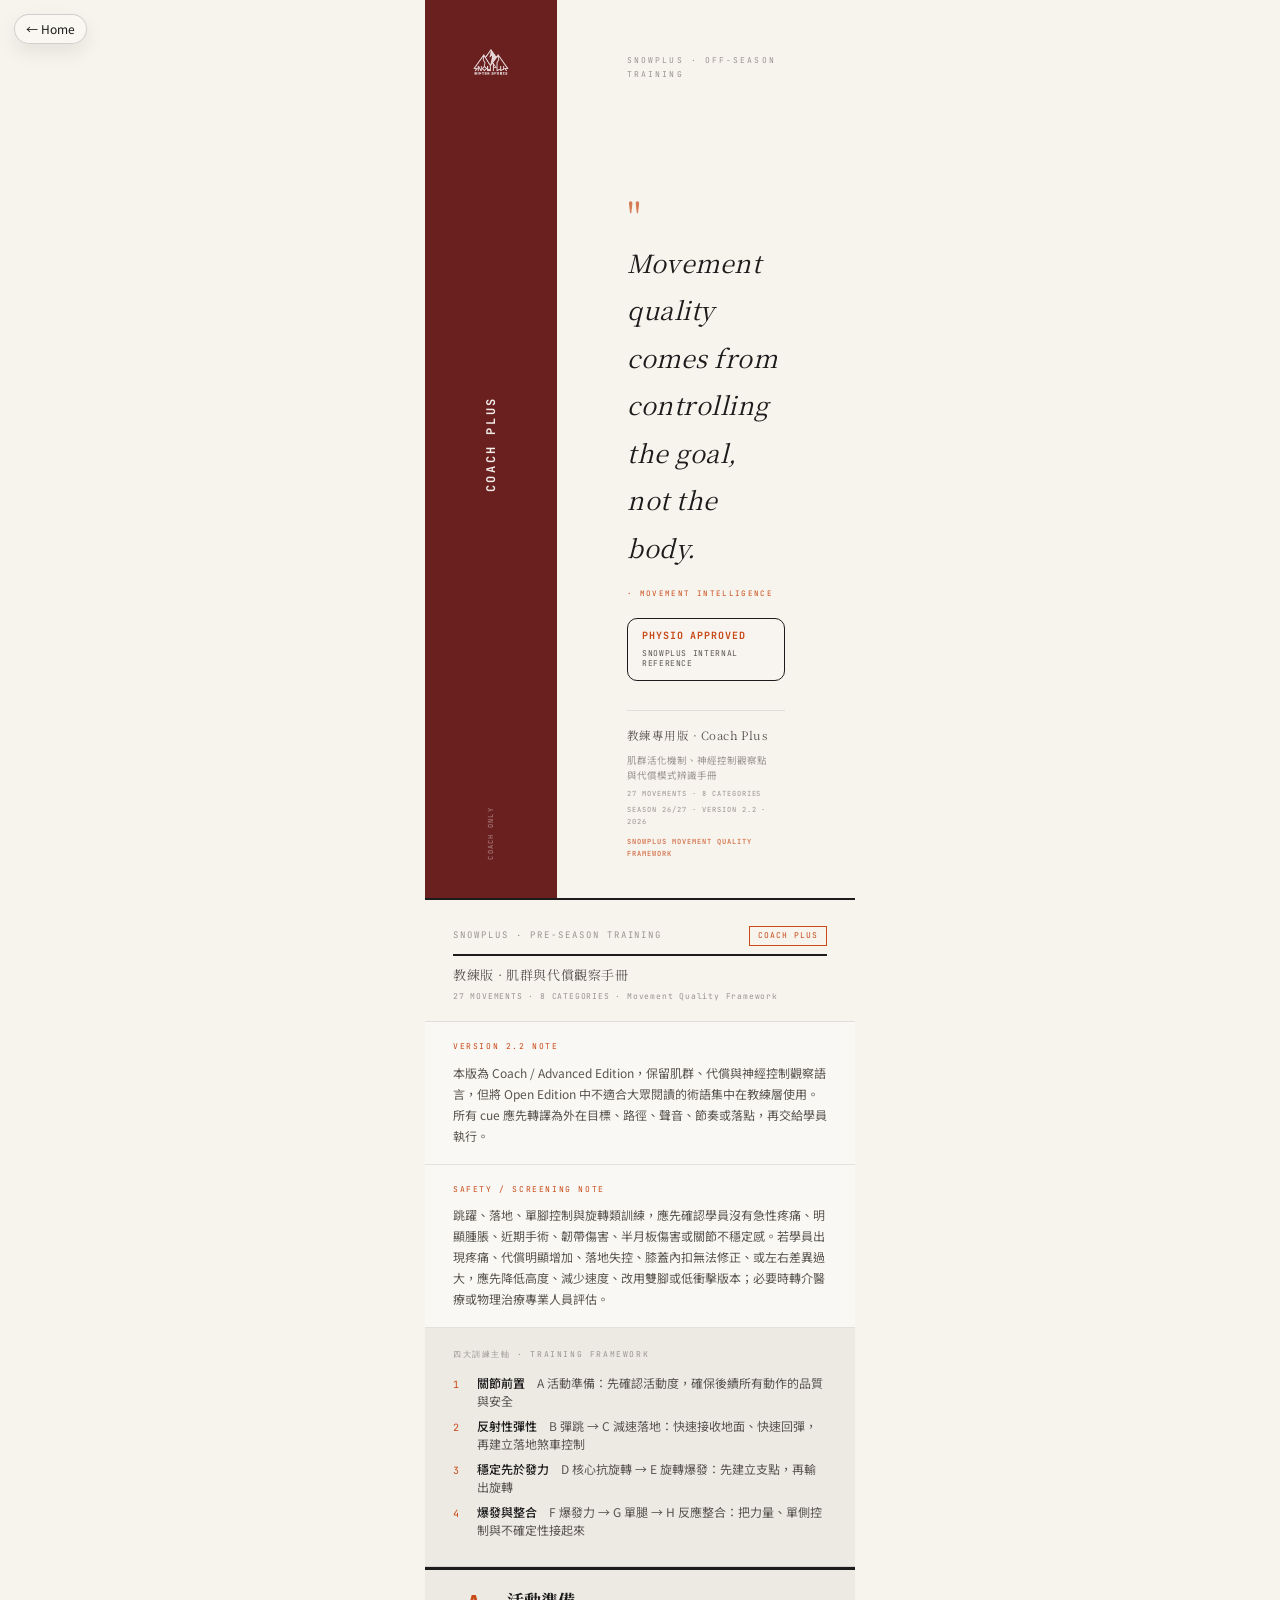
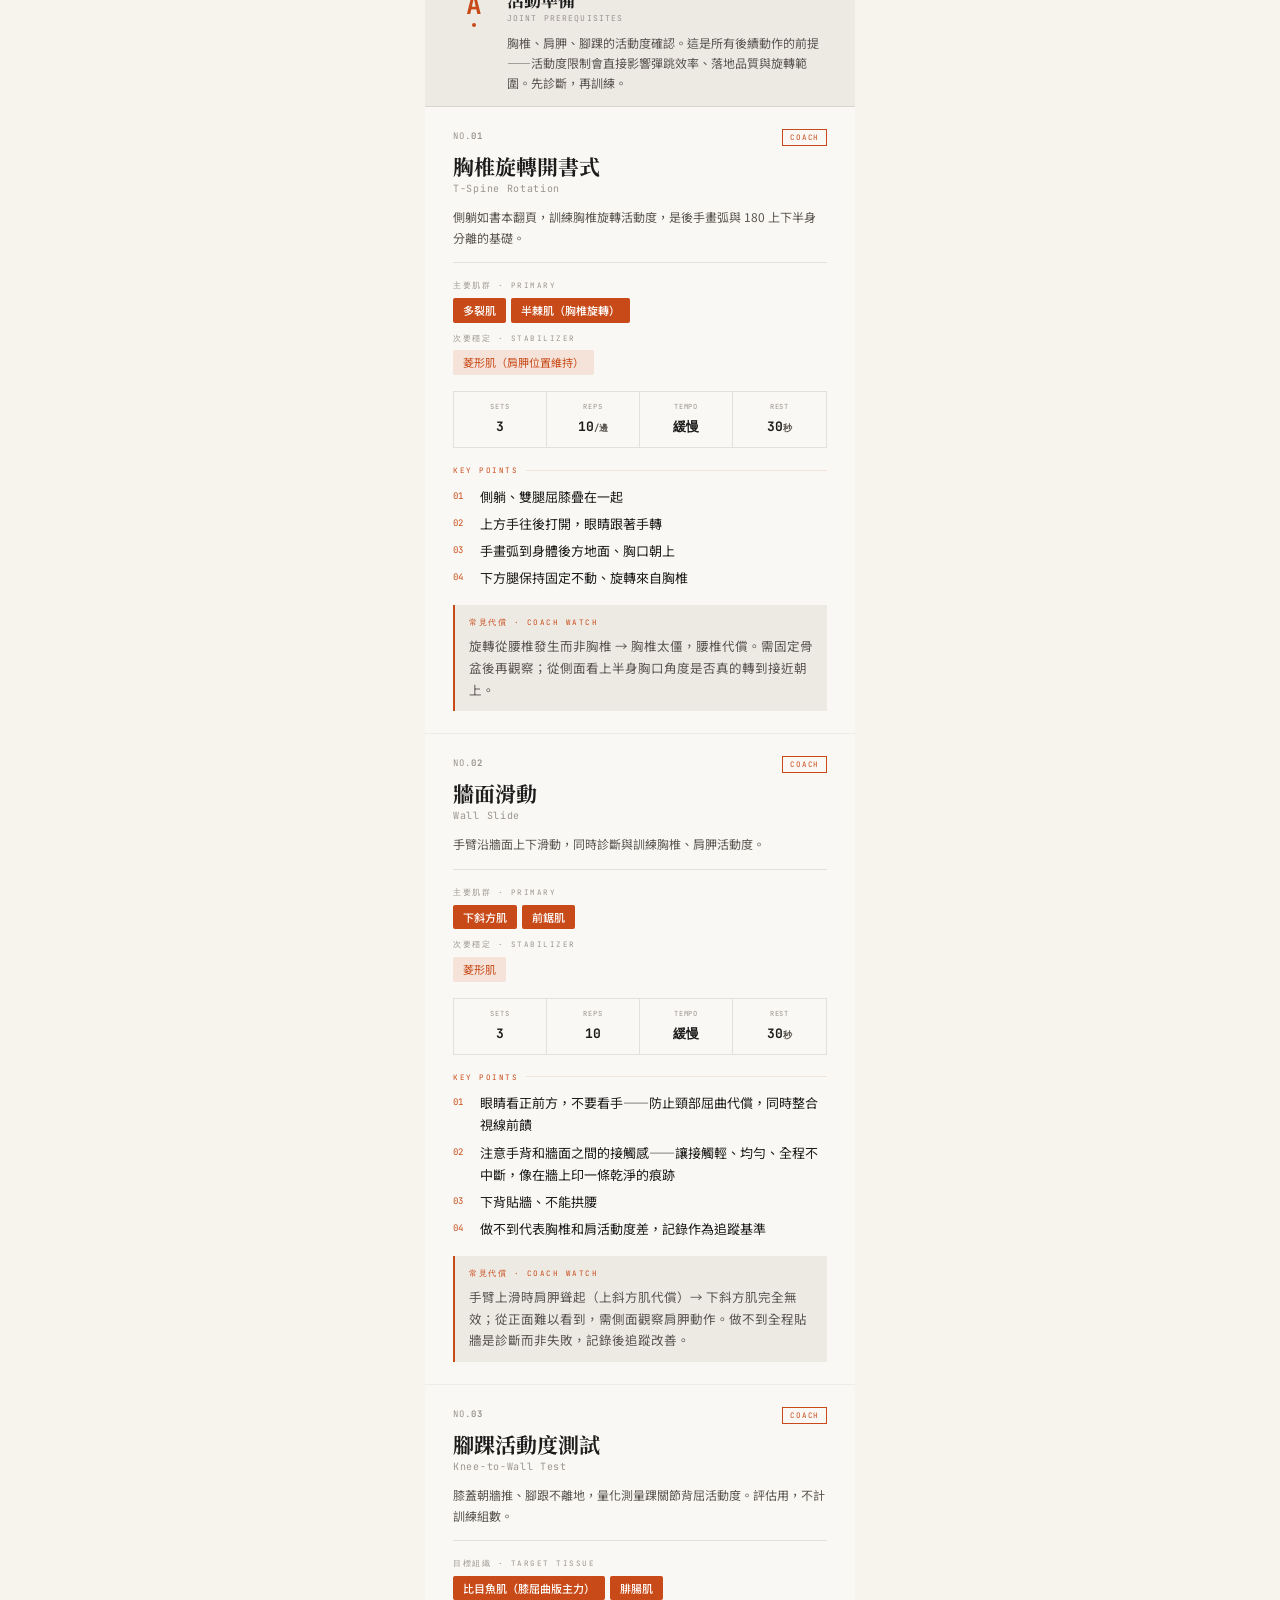
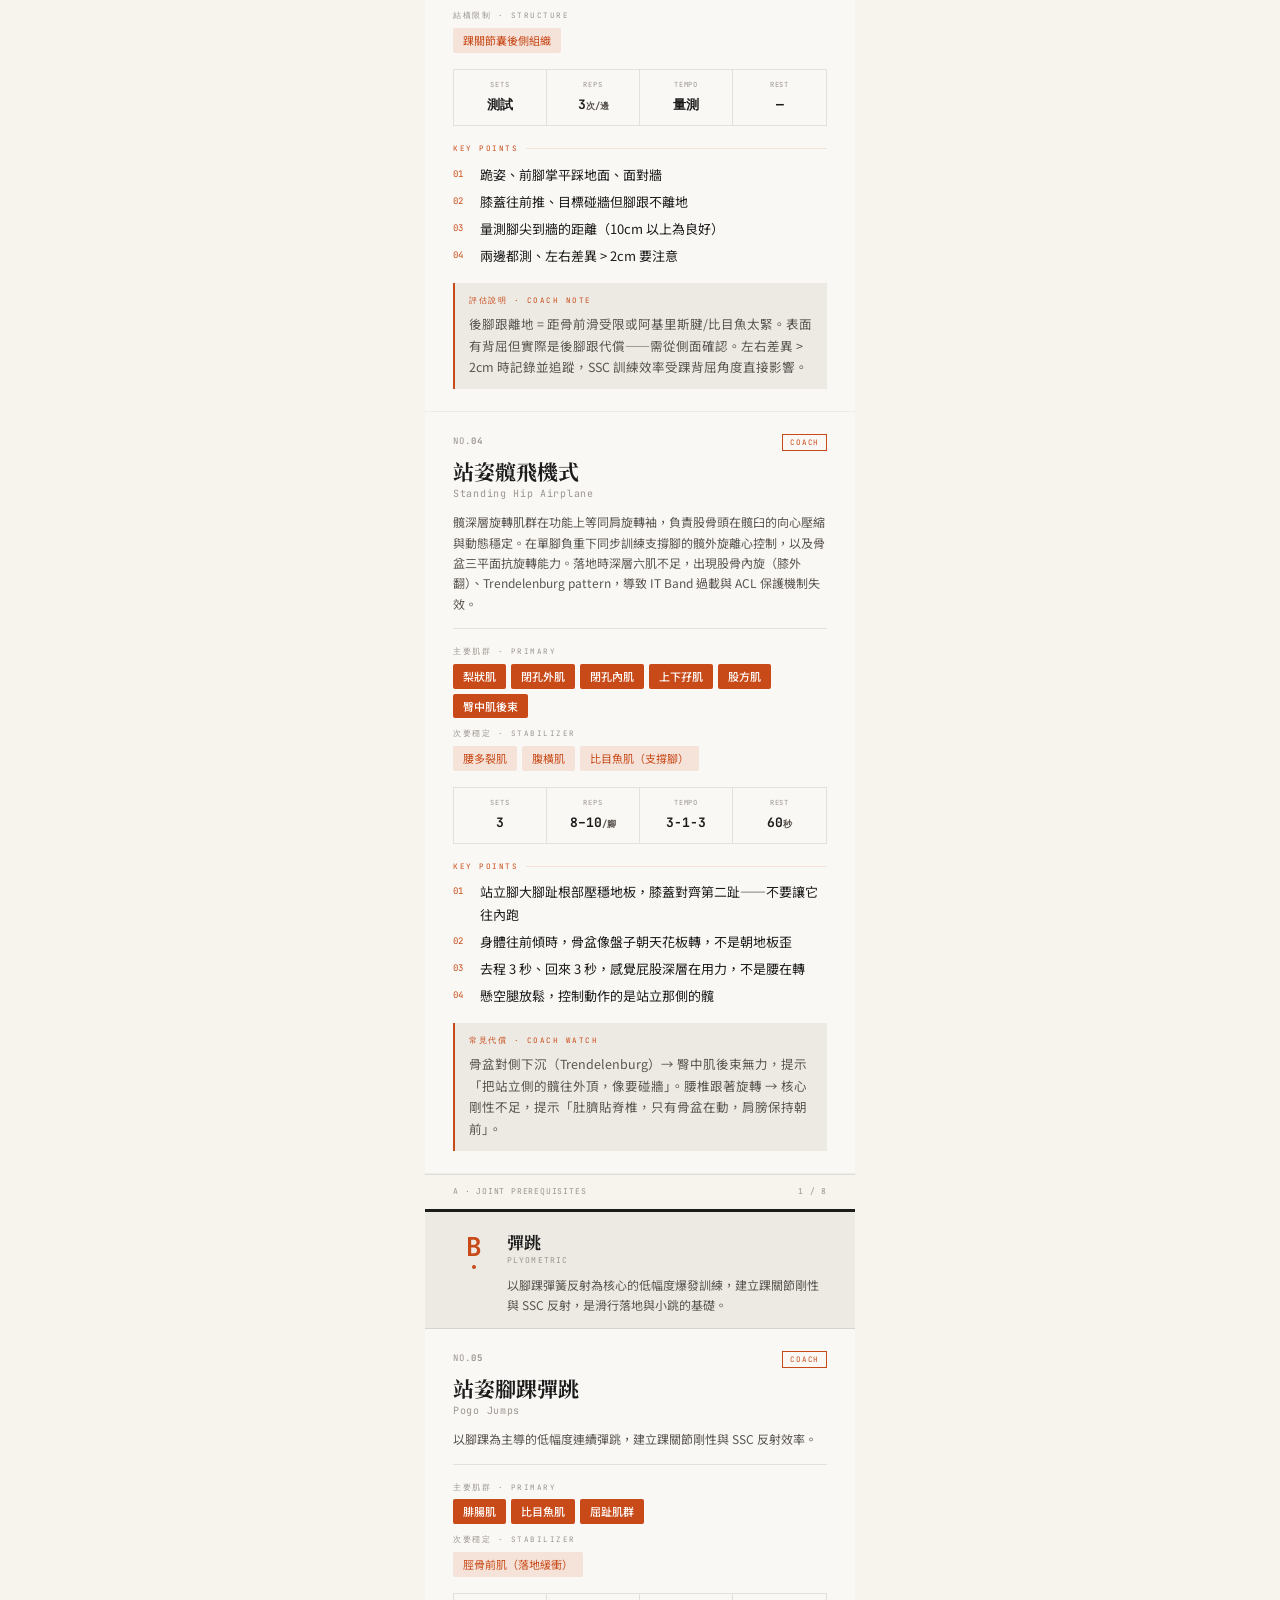
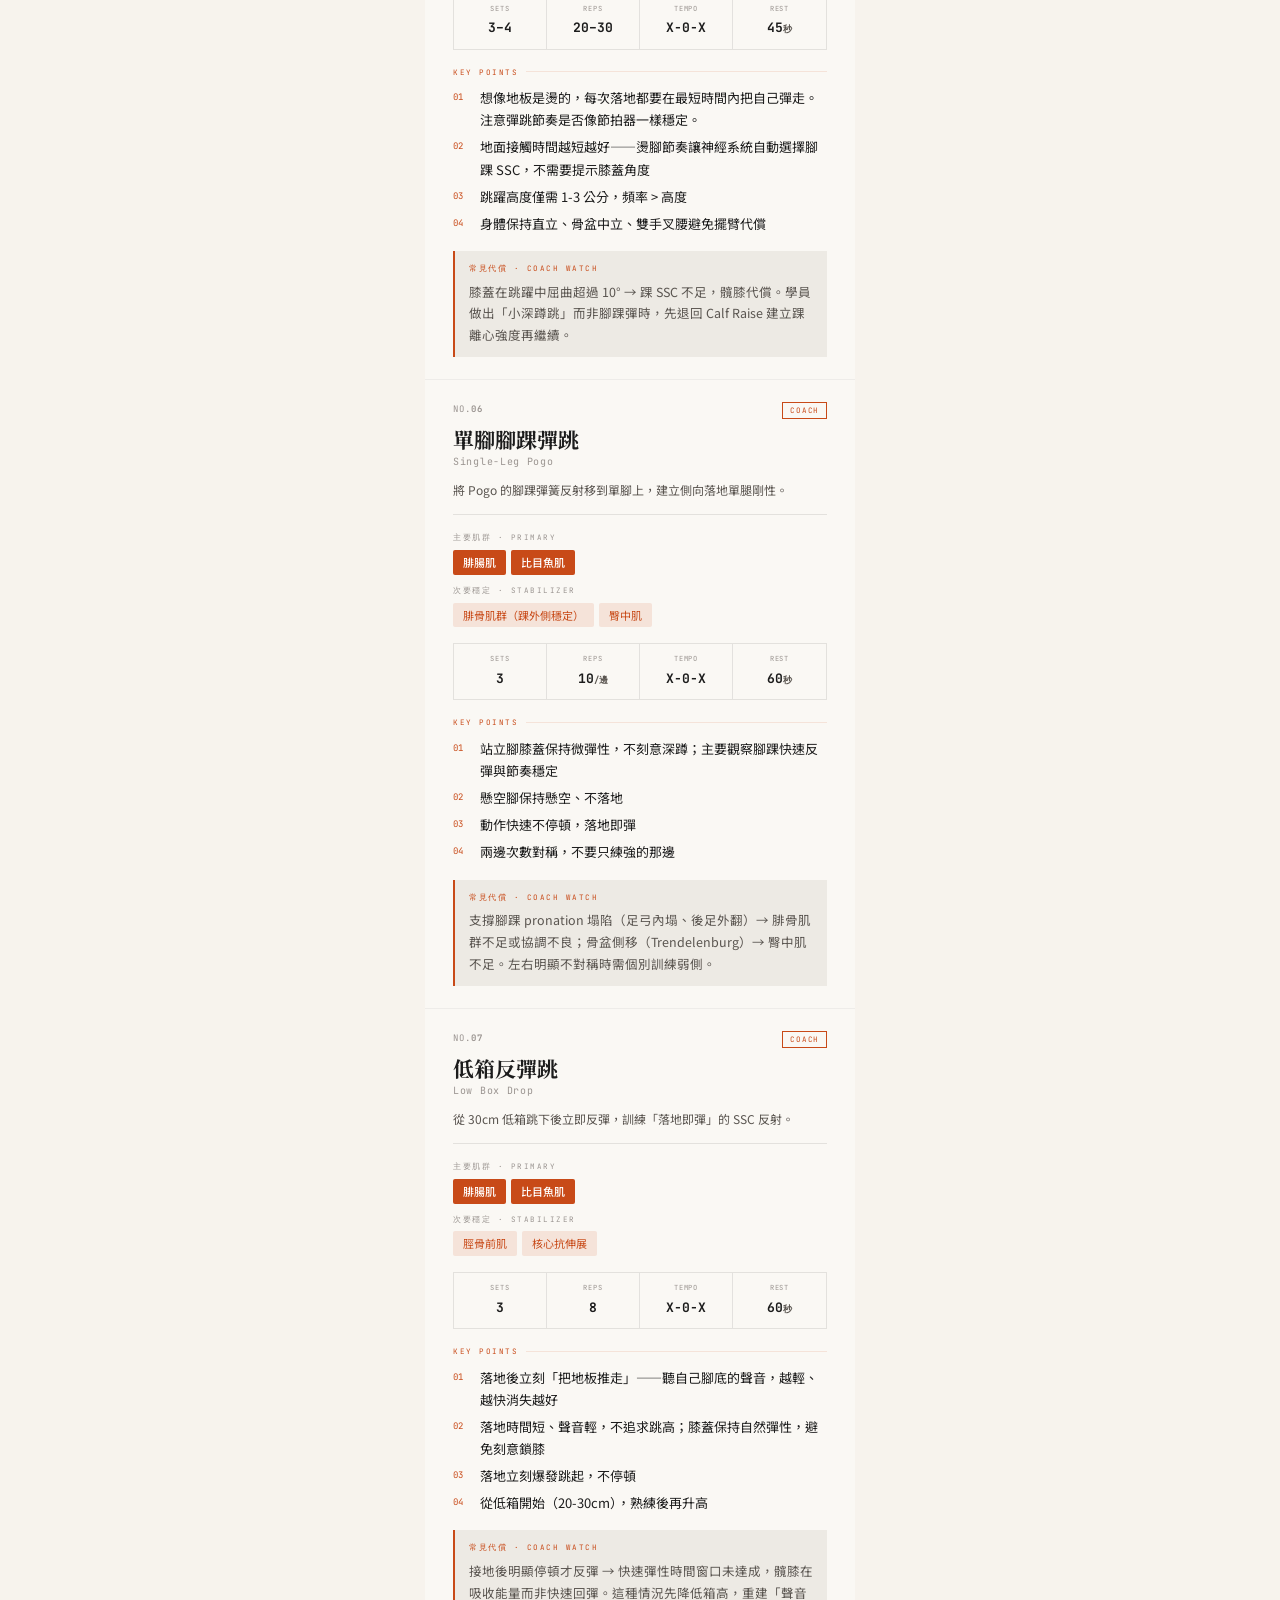
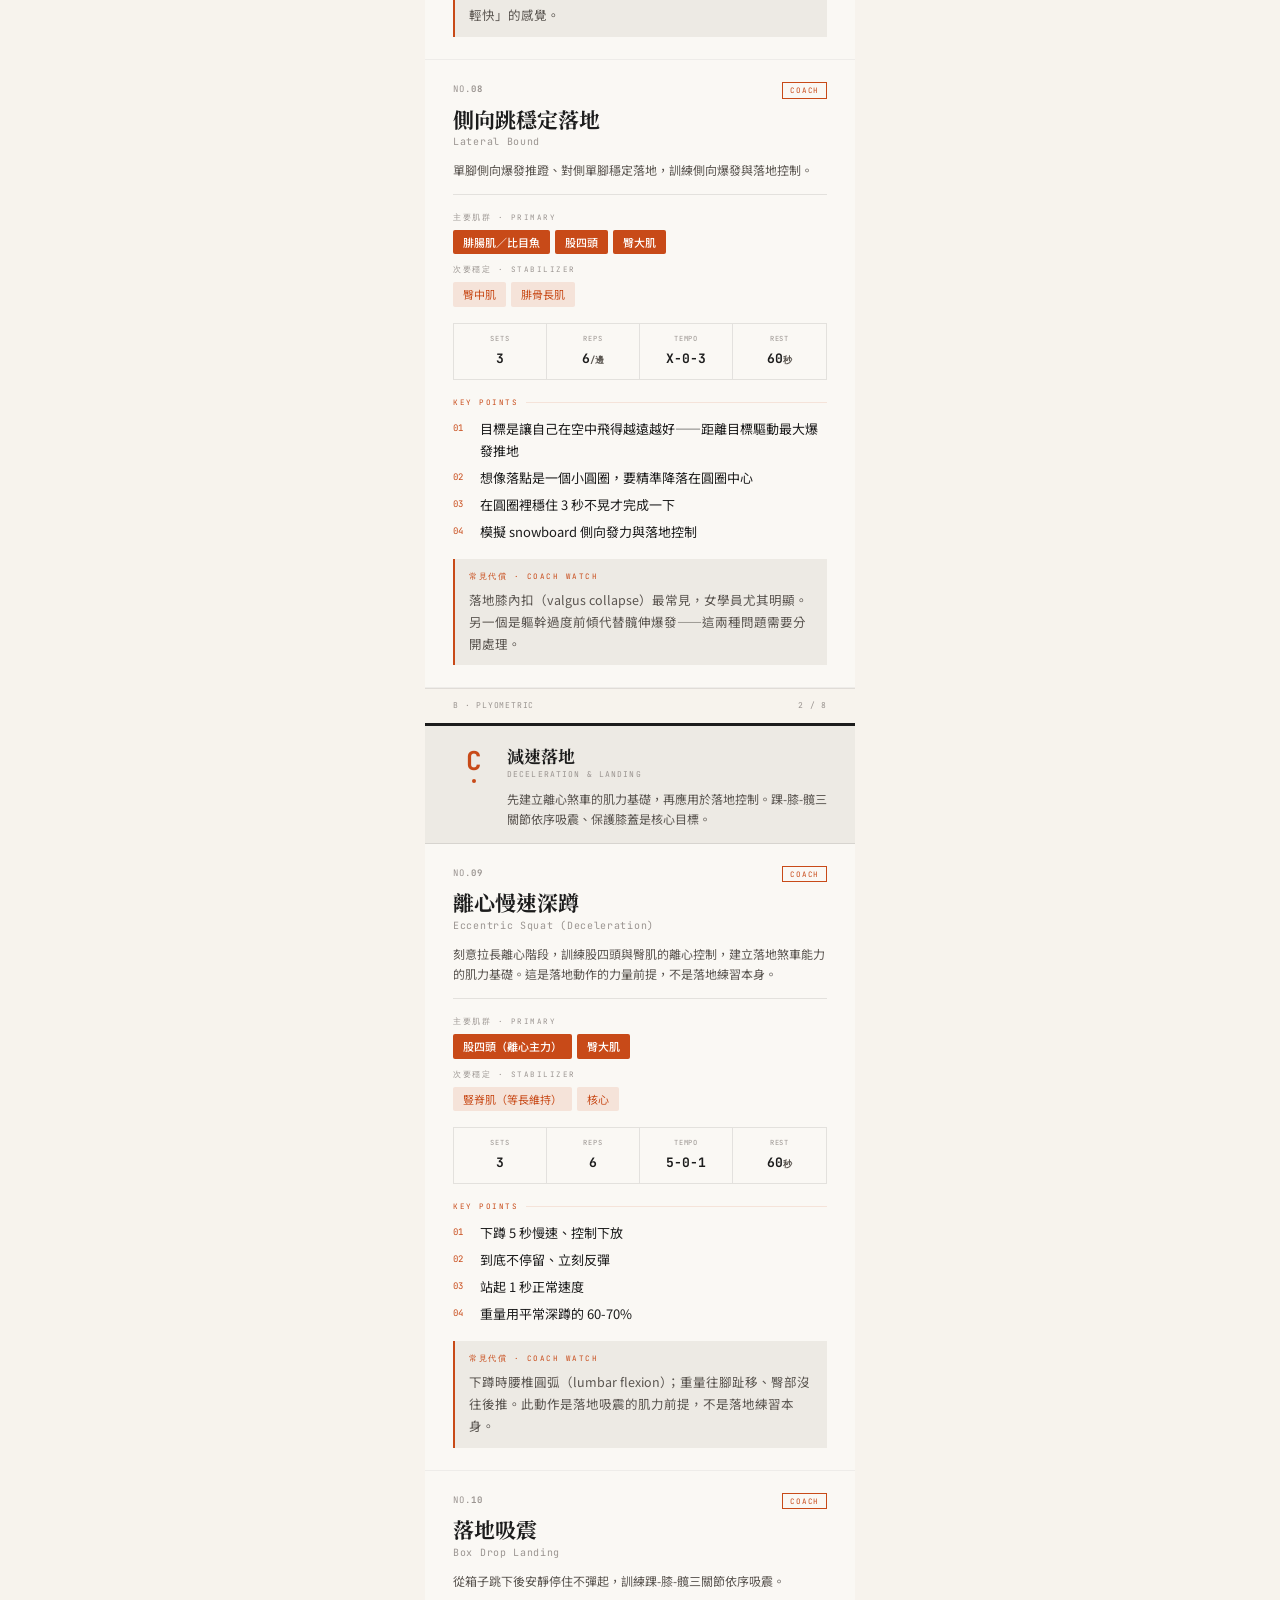
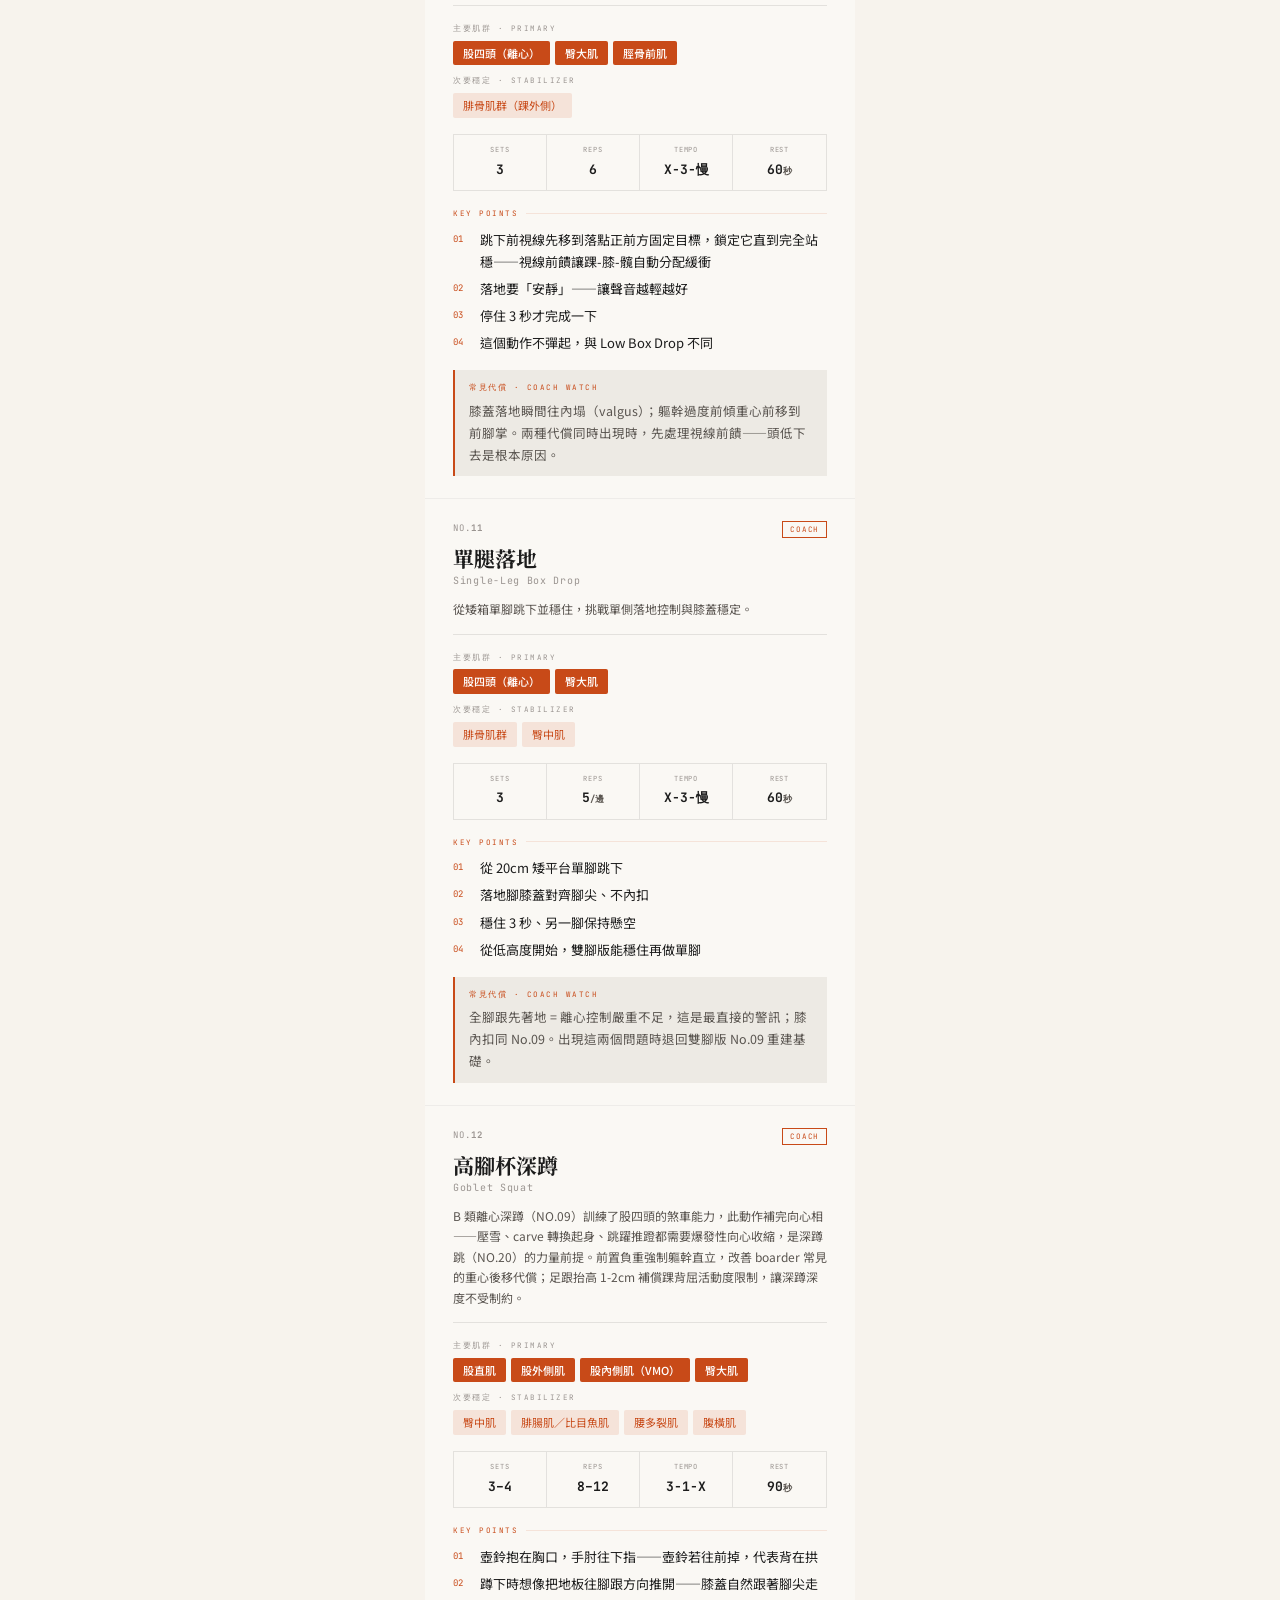
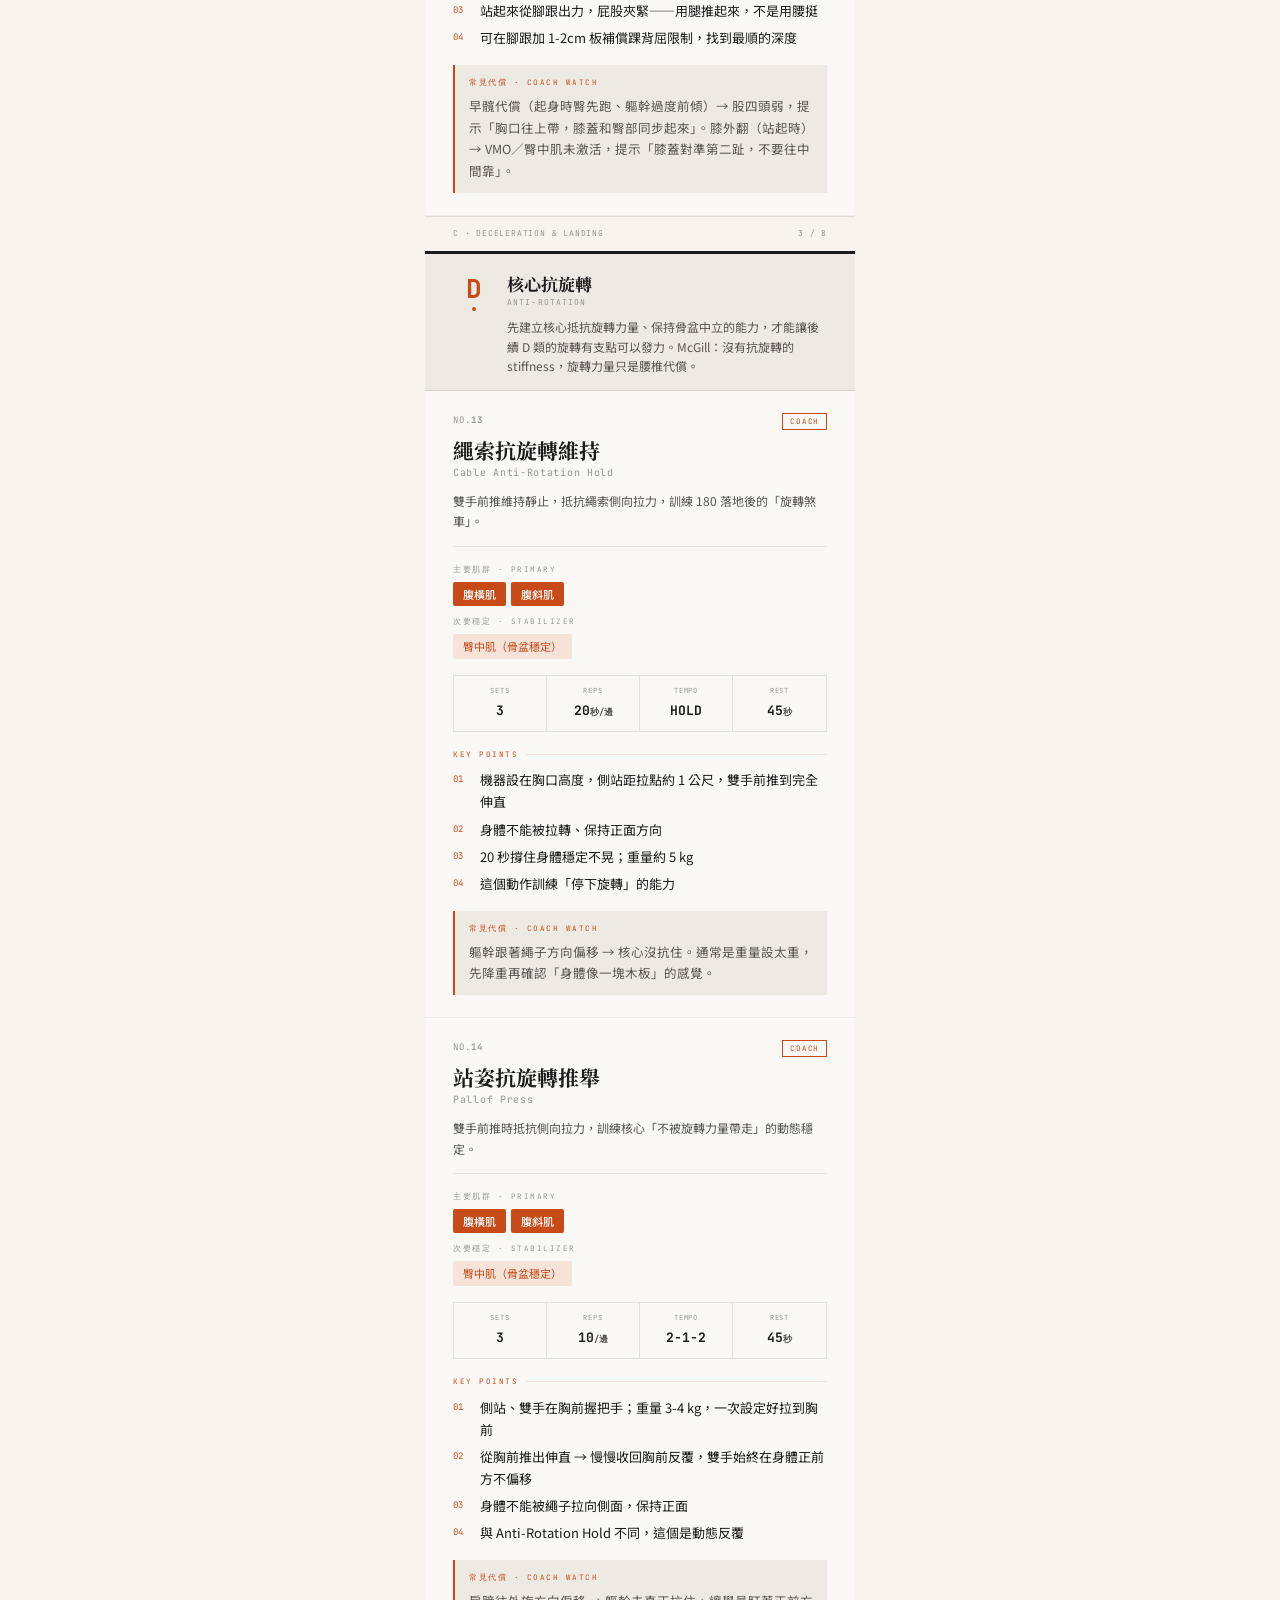
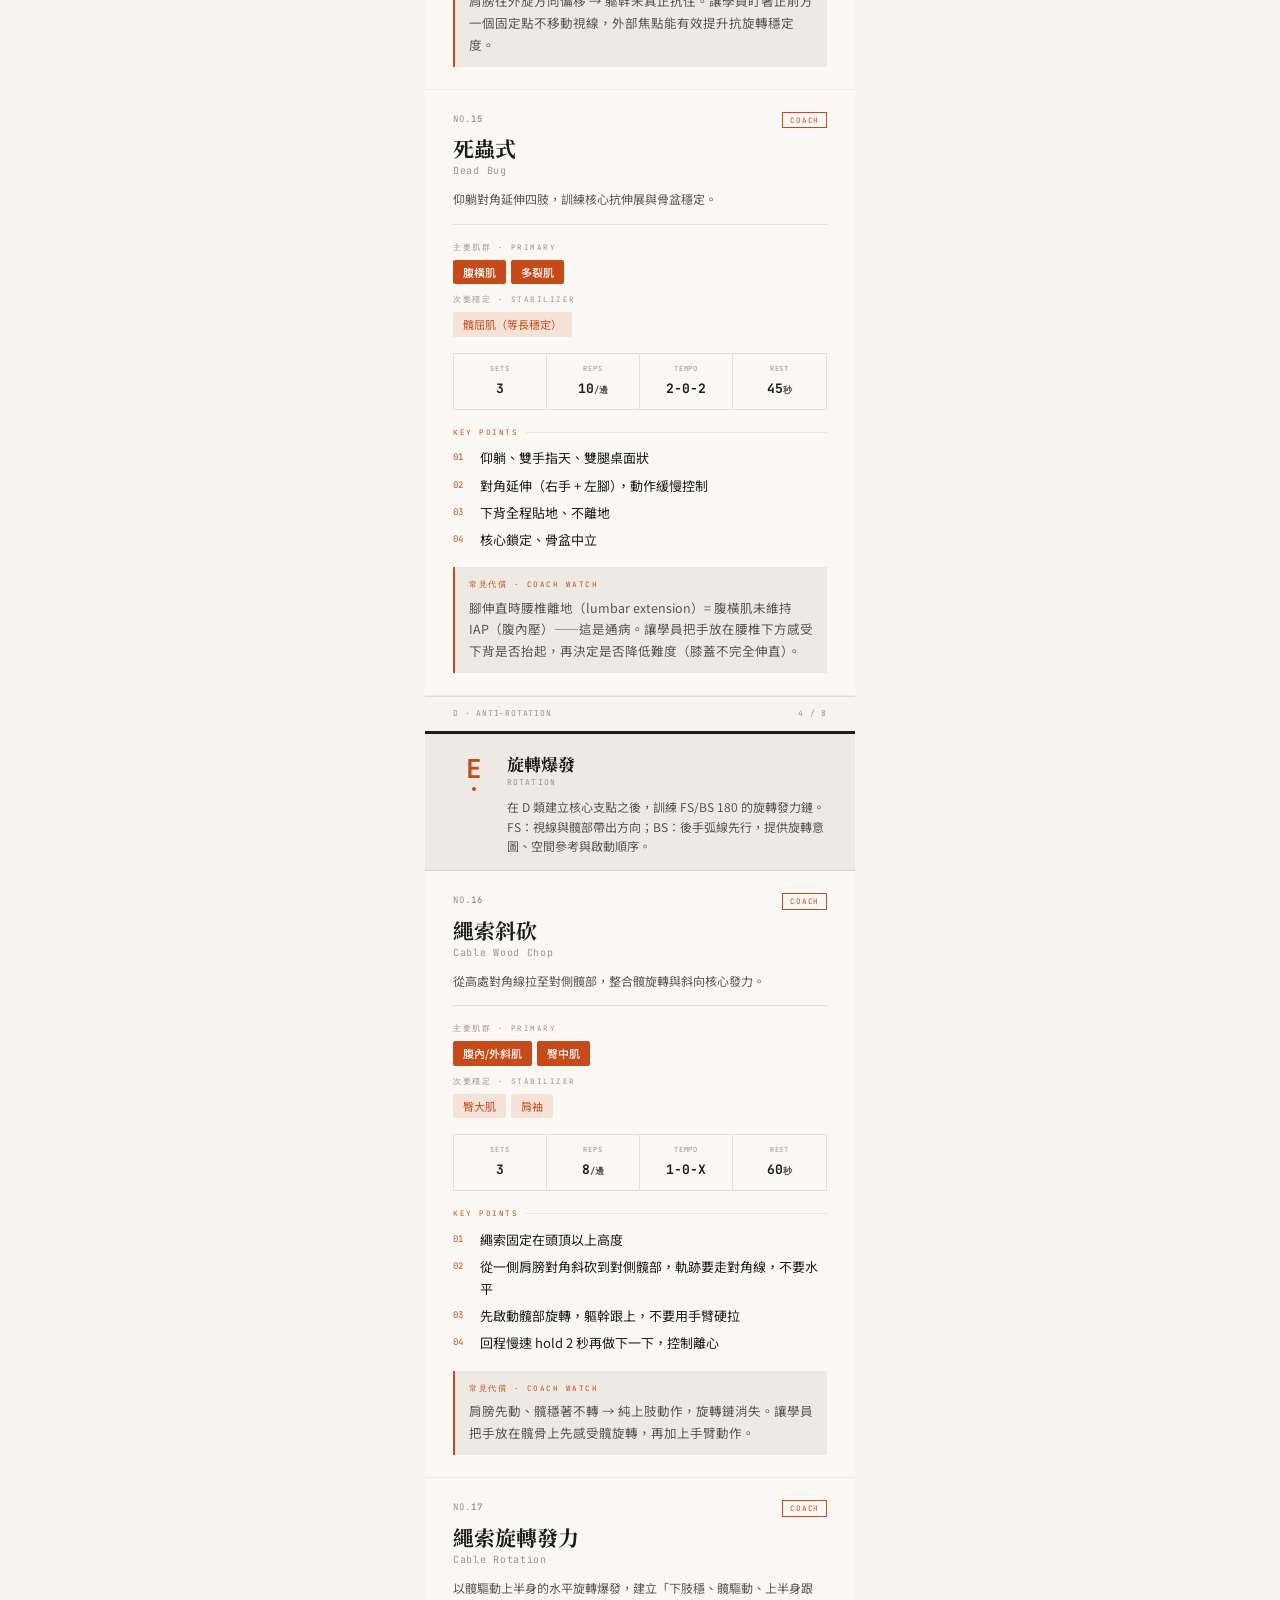
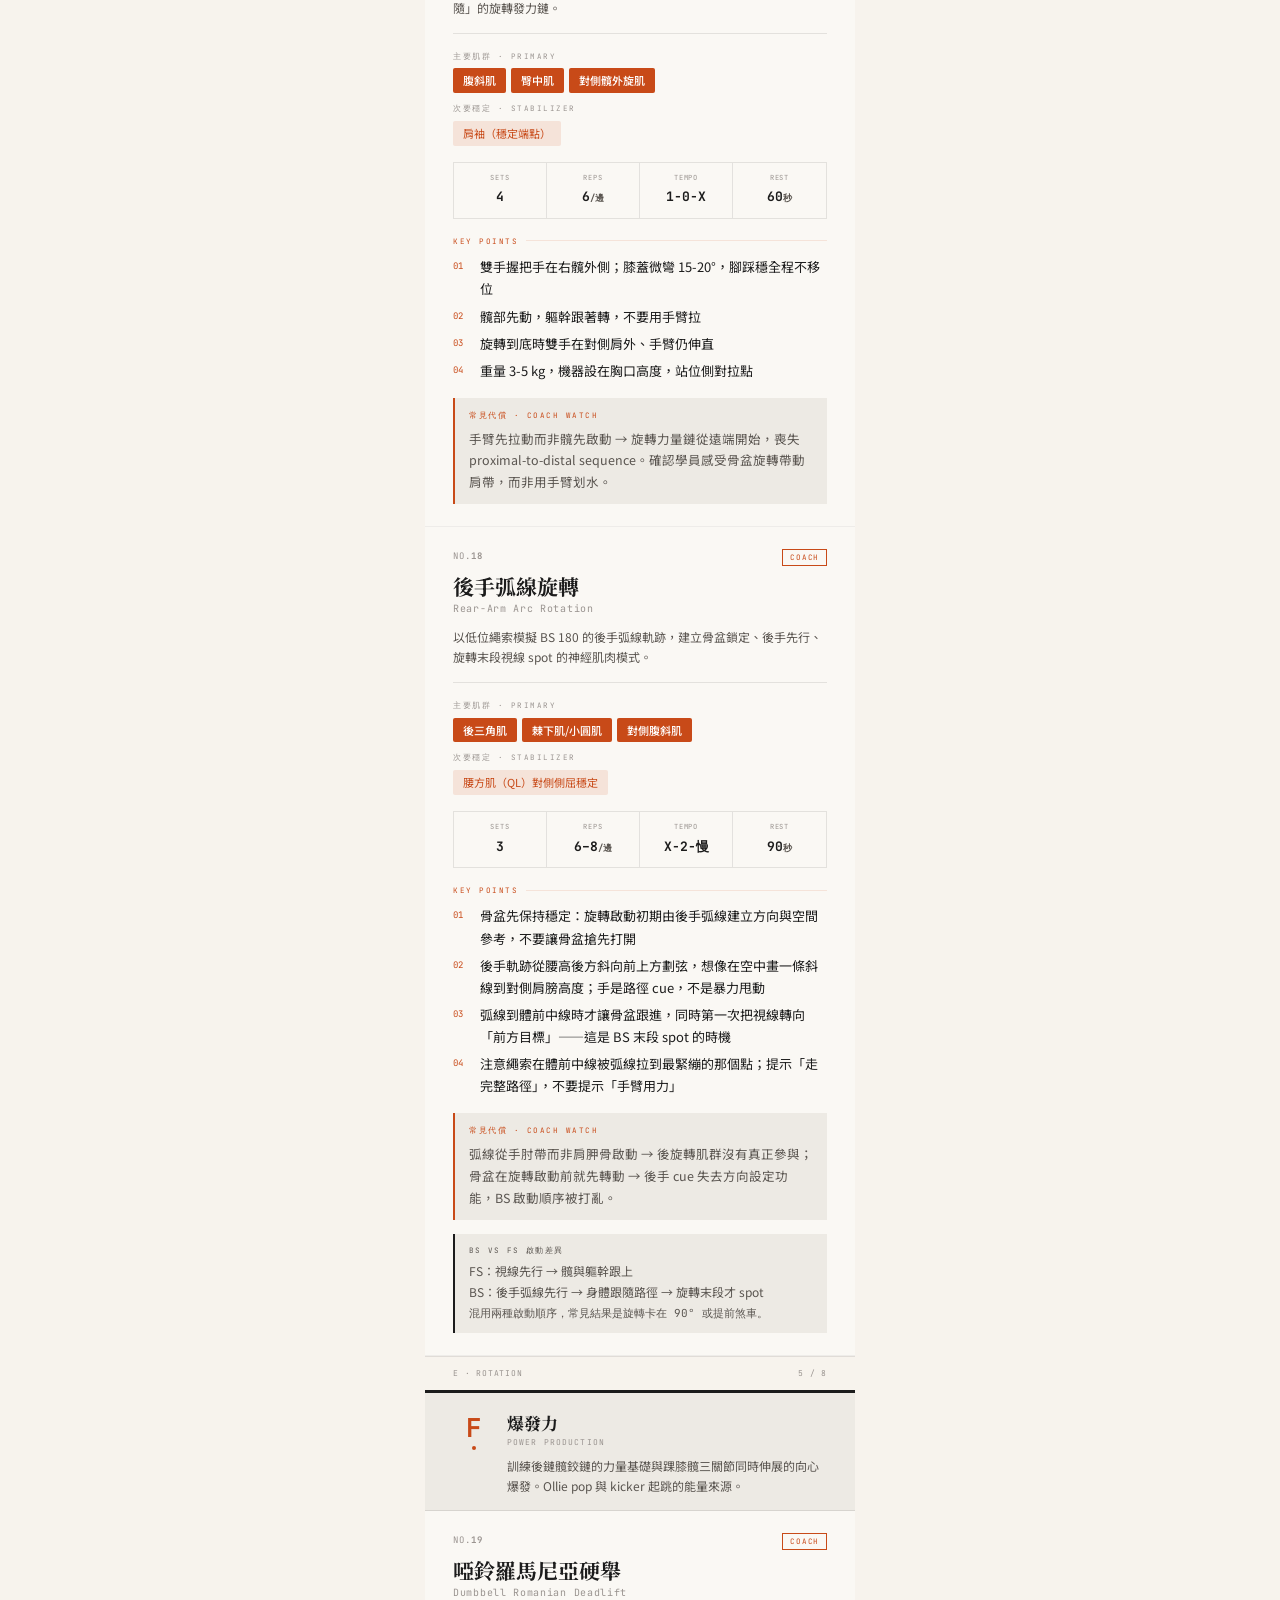
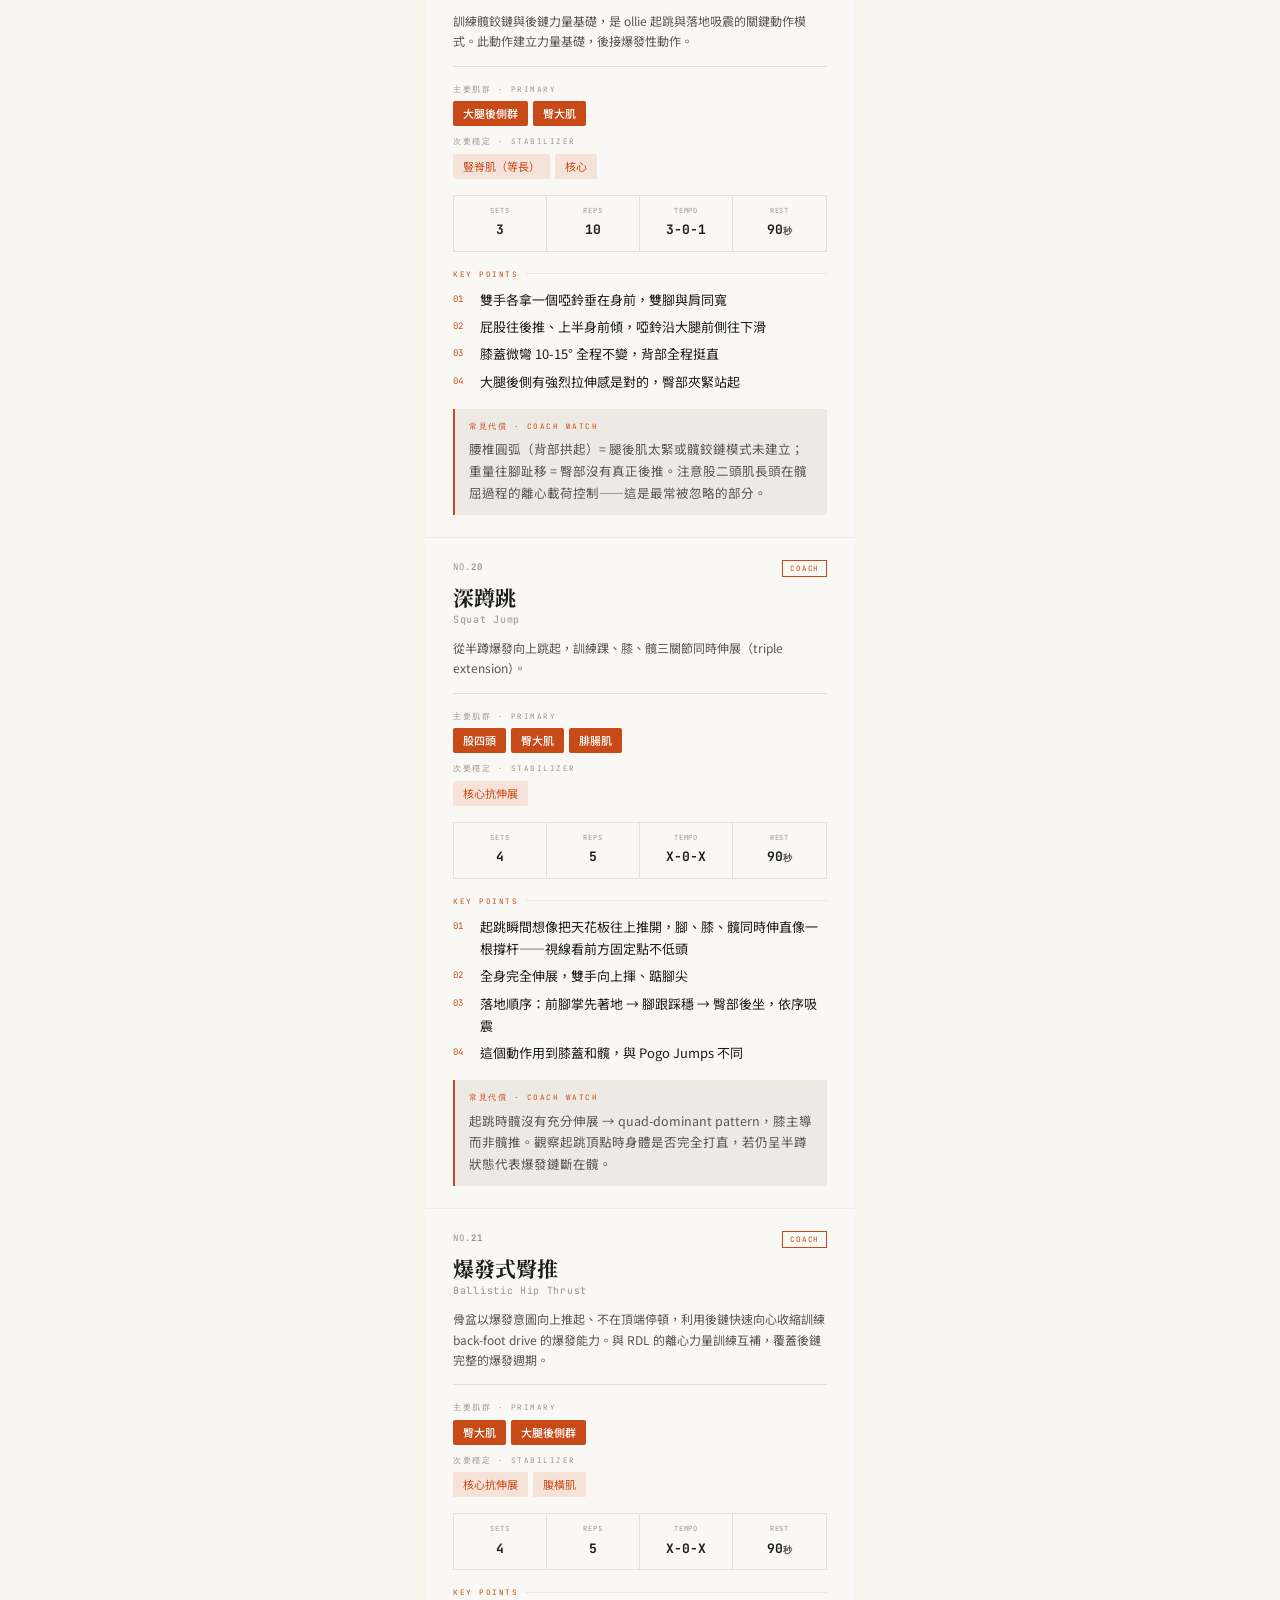
==== commit 101cbc59: "Update snowboard off-season covers" ====
--- a/coach-plus/index.html
+++ b/coach-plus/index.html
@@ -7,6 +7,10 @@
   <meta name="apple-mobile-web-app-capable" content="yes">
   <meta name="apple-mobile-web-app-title" content="SP Coach">
   <meta name="theme-color" content="#F7F3ED">
+  <link rel="manifest" href="../manifest.json">
+  <link rel="icon" href="../assets/icon-192.png?v=20260505">
+  <link rel="shortcut icon" href="../assets/icon-192.png?v=20260505">
+  <link rel="apple-touch-icon" href="../assets/icon-192.png?v=20260505">
   <link rel="preconnect" href="https://fonts.googleapis.com">
   <link rel="preconnect" href="https://fonts.gstatic.com" crossorigin>
   <link href="https://fonts.googleapis.com/css2?family=Noto+Serif+TC:wght@400;700;900&family=Noto+Sans+TC:wght@300;400;500&family=JetBrains+Mono:ital,wght@0,400;0,700;1,400&display=swap" rel="stylesheet">
@@ -101,24 +105,24 @@
     }
     /* Left band */
     .cover-band {
-      width: 34%;
+      width: clamp(76px, 17vw, 132px);
       background: #6B2020;
       display: flex;
       flex-direction: column;
       align-items: center;
       justify-content: space-between;
-      padding: 40px 0 36px;
+      padding: 46px 0 38px;
       flex-shrink: 0;
     }
     .cover-logo {
-      width: 52px;
-      height: 52px;
+      width: 54px;
+      height: auto;
       object-fit: contain;
-      filter: brightness(0) invert(1) opacity(0.85);
+      opacity: 0.82;
     }
     .cover-band-title {
       font-family: 'JetBrains Mono', monospace;
-      font-size: 16px;
+      font-size: 12px;
       font-weight: 700;
       color: #f0ede8;
       letter-spacing: 0.22em;
@@ -129,7 +133,7 @@
     .cover-band-tag {
       font-family: 'JetBrains Mono', monospace;
       font-size: 7px;
-      letter-spacing: 0.2em;
+      letter-spacing: 0.18em;
       color: rgba(240,237,232,0.5);
       writing-mode: vertical-rl;
       transform: rotate(180deg);
@@ -140,41 +144,70 @@
       flex: 1;
       display: flex;
       flex-direction: column;
-      justify-content: space-between;
-      padding: 40px 28px 36px;
+      justify-content: flex-start;
+      padding: 54px clamp(30px, 7vw, 70px) 38px;
     }
     .cover-brand {
       font-family: 'JetBrains Mono', monospace;
-      font-size: 7.5px;
+      font-size: 8px;
       letter-spacing: 0.26em;
       color: var(--ink-dim);
       text-transform: uppercase;
     }
+    .cover-top {
+      margin-bottom: clamp(70px, 14vh, 150px);
+    }
+    .physio-card {
+      width: min(100%, 300px);
+      margin-top: 18px;
+      padding: 11px 14px 12px;
+      border: 1px solid var(--ink);
+      border-radius: 10px;
+      background: rgba(250,248,244,0.55);
+    }
+    .physio-card-title {
+      font-family: 'JetBrains Mono', monospace;
+      font-size: 10px;
+      font-weight: 700;
+      letter-spacing: 0.09em;
+      color: var(--red);
+      text-transform: uppercase;
+      line-height: 1.2;
+    }
+    .physio-card-sub {
+      margin-top: 6px;
+      font-family: 'JetBrains Mono', monospace;
+      font-size: 8px;
+      letter-spacing: 0.08em;
+      color: var(--ink-mid);
+      text-transform: uppercase;
+      line-height: 1.25;
+    }
     .cover-quote-block {
-      flex: 1;
       display: flex;
       flex-direction: column;
-      justify-content: center;
-      padding: 32px 0;
+      justify-content: flex-start;
+      max-width: 390px;
+      padding: 0;
     }
     .cover-quote-mark {
       font-family: 'Noto Serif TC', serif;
-      font-size: 40px;
+      font-size: 36px;
       color: var(--red);
       line-height: 0.6;
-      margin-bottom: 12px;
+      margin-bottom: 10px;
       opacity: 0.7;
     }
     .cover-quote-text {
       font-family: 'Noto Serif TC', serif;
-      font-size: 16px;
+      font-size: clamp(20px, 2.8vw, 25px);
       font-style: italic;
       color: var(--ink);
-      line-height: 2.0;
+      line-height: 1.9;
       letter-spacing: 0.02em;
     }
     .cover-quote-attr {
-      margin-top: 18px;
+      margin-top: 16px;
       font-family: 'JetBrains Mono', monospace;
       font-size: 7.5px;
       letter-spacing: 0.18em;
@@ -183,27 +216,29 @@
     }
     .cover-sub-block {
       border-top: 1px solid var(--rule);
-      padding-top: 18px;
+      padding-top: 15px;
+      margin-top: auto;
+      max-width: 500px;
     }
     .cover-sub {
       font-family: 'Noto Serif TC', serif;
-      font-size: 12px;
+      font-size: 11.5px;
       color: var(--ink-mid);
       margin-bottom: 8px;
       letter-spacing: 0.04em;
     }
     .cover-desc {
-      font-size: 10px;
+      font-size: 9.5px;
       color: var(--ink-dim);
-      line-height: 1.7;
+      line-height: 1.55;
     }
     .cover-meta-line {
       font-family: 'JetBrains Mono', monospace;
-      font-size: 7.5px;
+      font-size: 7px;
       letter-spacing: 0.14em;
       color: var(--ink-dim);
       text-transform: uppercase;
-      margin-top: 6px;
+      margin-top: 5px;
     }
   </style>
 </head>
@@ -214,31 +249,37 @@
   .snowplus-app-back:hover{background:#fff}
   @media print{.snowplus-app-back{display:none}}
 </style>
-<a class="snowplus-app-back" href="/">← Home</a>
+<a class="snowplus-app-back" href="../">← Home</a>
 
 
 <!-- COVER -->
 <div class="cover">
   <!-- Left band -->
   <div class="cover-band">
-    <img src="[data-uri]" class="cover-logo" alt="SnowPlus">
+    <img src="../assets/snowplus-logo-white-mountain.png" class="cover-logo" alt="SnowPlus">
     <div class="cover-band-title">Coach Plus</div>
     <div class="cover-band-tag">Coach Only</div>
   </div>
   <!-- Right content -->
   <div class="cover-content">
-    <div class="cover-brand">SnowPlus · Pre-Season Training</div>
+    <div class="cover-top">
+      <div class="cover-brand">SnowPlus · Off-Season Training</div>
+    </div>
     <div class="cover-quote-block">
       <div class="cover-quote-mark">"</div>
       <div class="cover-quote-text">Movement quality<br>comes from<br>controlling the goal,<br>not the body.</div>
       <div class="cover-quote-attr">· Movement Intelligence</div>
+      <div class="physio-card">
+        <div class="physio-card-title">Physio Approved</div>
+        <div class="physio-card-sub">SnowPlus Internal Reference</div>
+      </div>
     </div>
     <div class="cover-sub-block">
       <div class="cover-sub">教練專用版 · Coach Plus</div>
       <div class="cover-desc">肌群活化機制、神經控制觀察點<br>與代償模式辨識手冊</div>
       <div class="cover-meta-line">27 Movements · 8 Categories</div>
       <div class="cover-meta-line">Season 26/27 · Version 2.2 · 2026</div>
-      <div class="cover-meta-line" style="color:#C84A18;opacity:0.75;font-weight:600;margin-top:10px;">SnowPlus Movement Quality Framework</div>
+      <div class="cover-meta-line" style="color:#C84A18;opacity:0.75;font-weight:600;margin-top:8px;">SnowPlus Movement Quality Framework</div>
     </div>
   </div>
 </div>
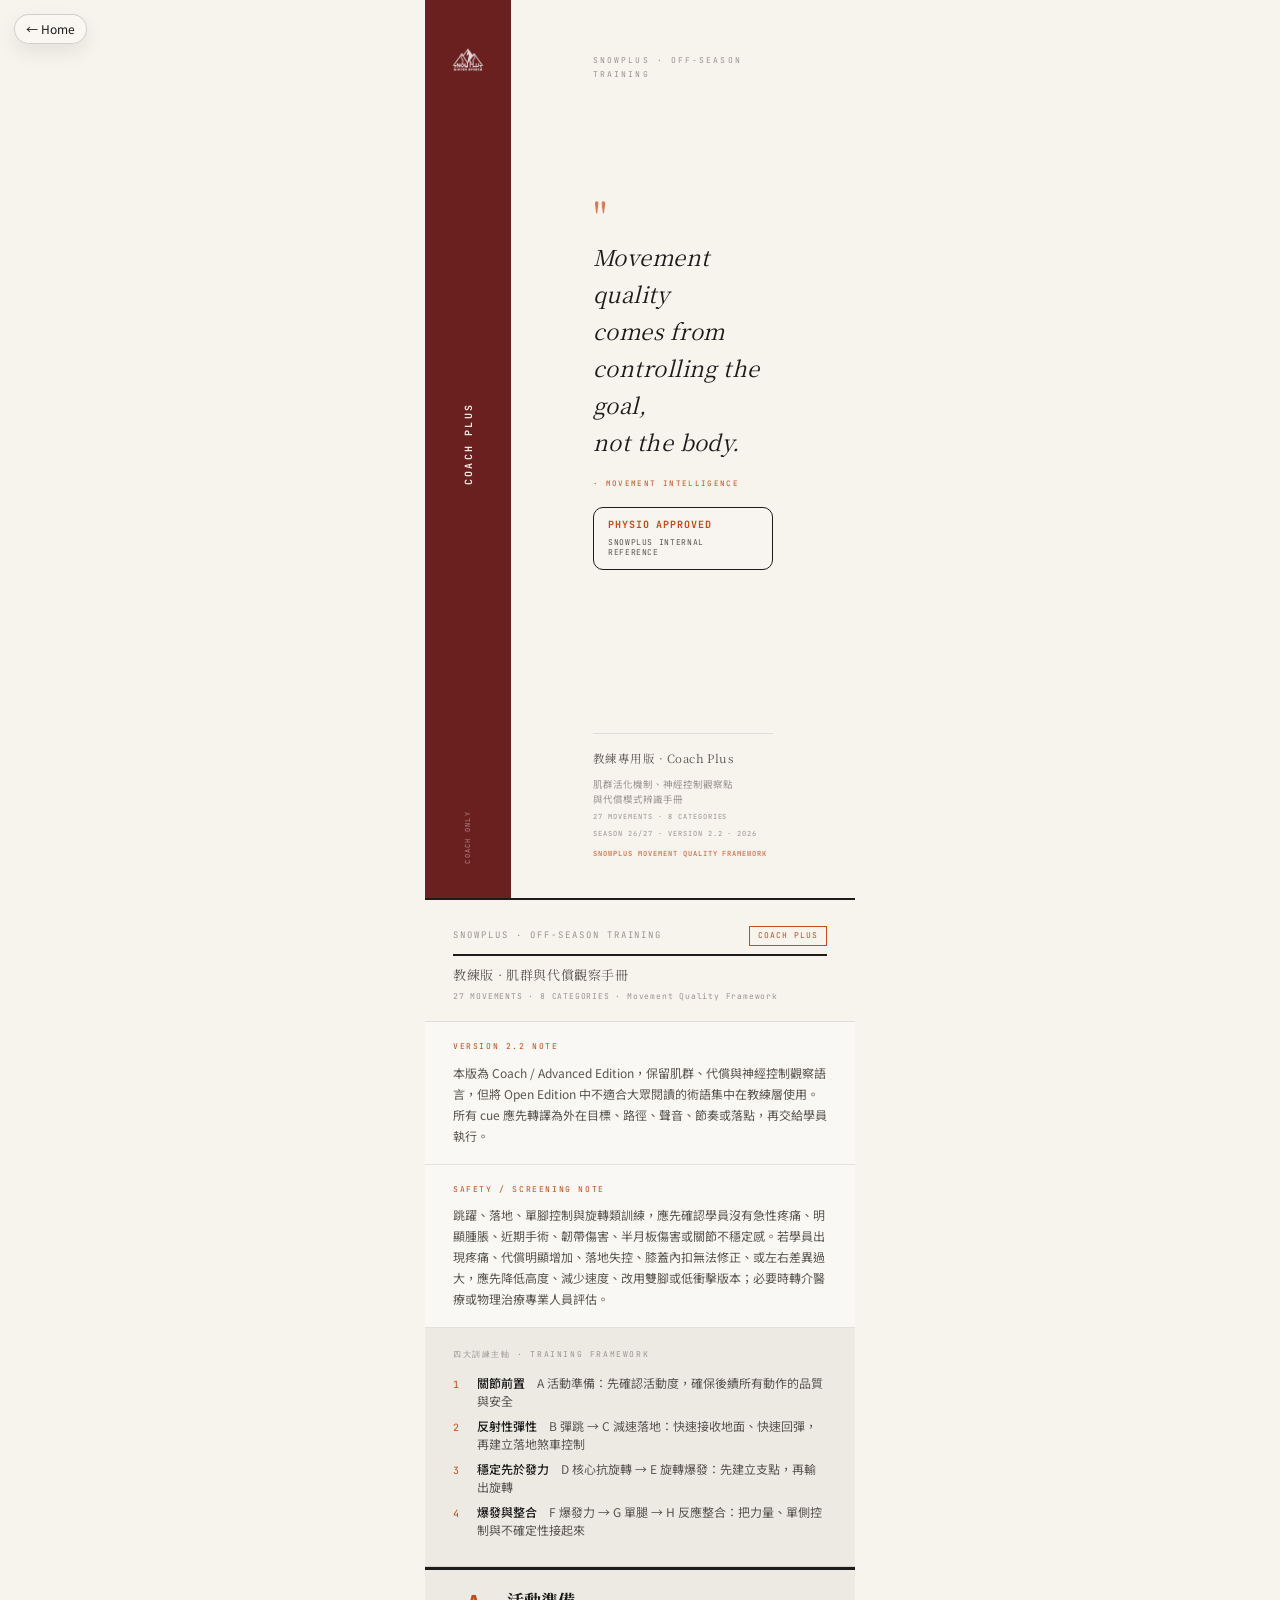
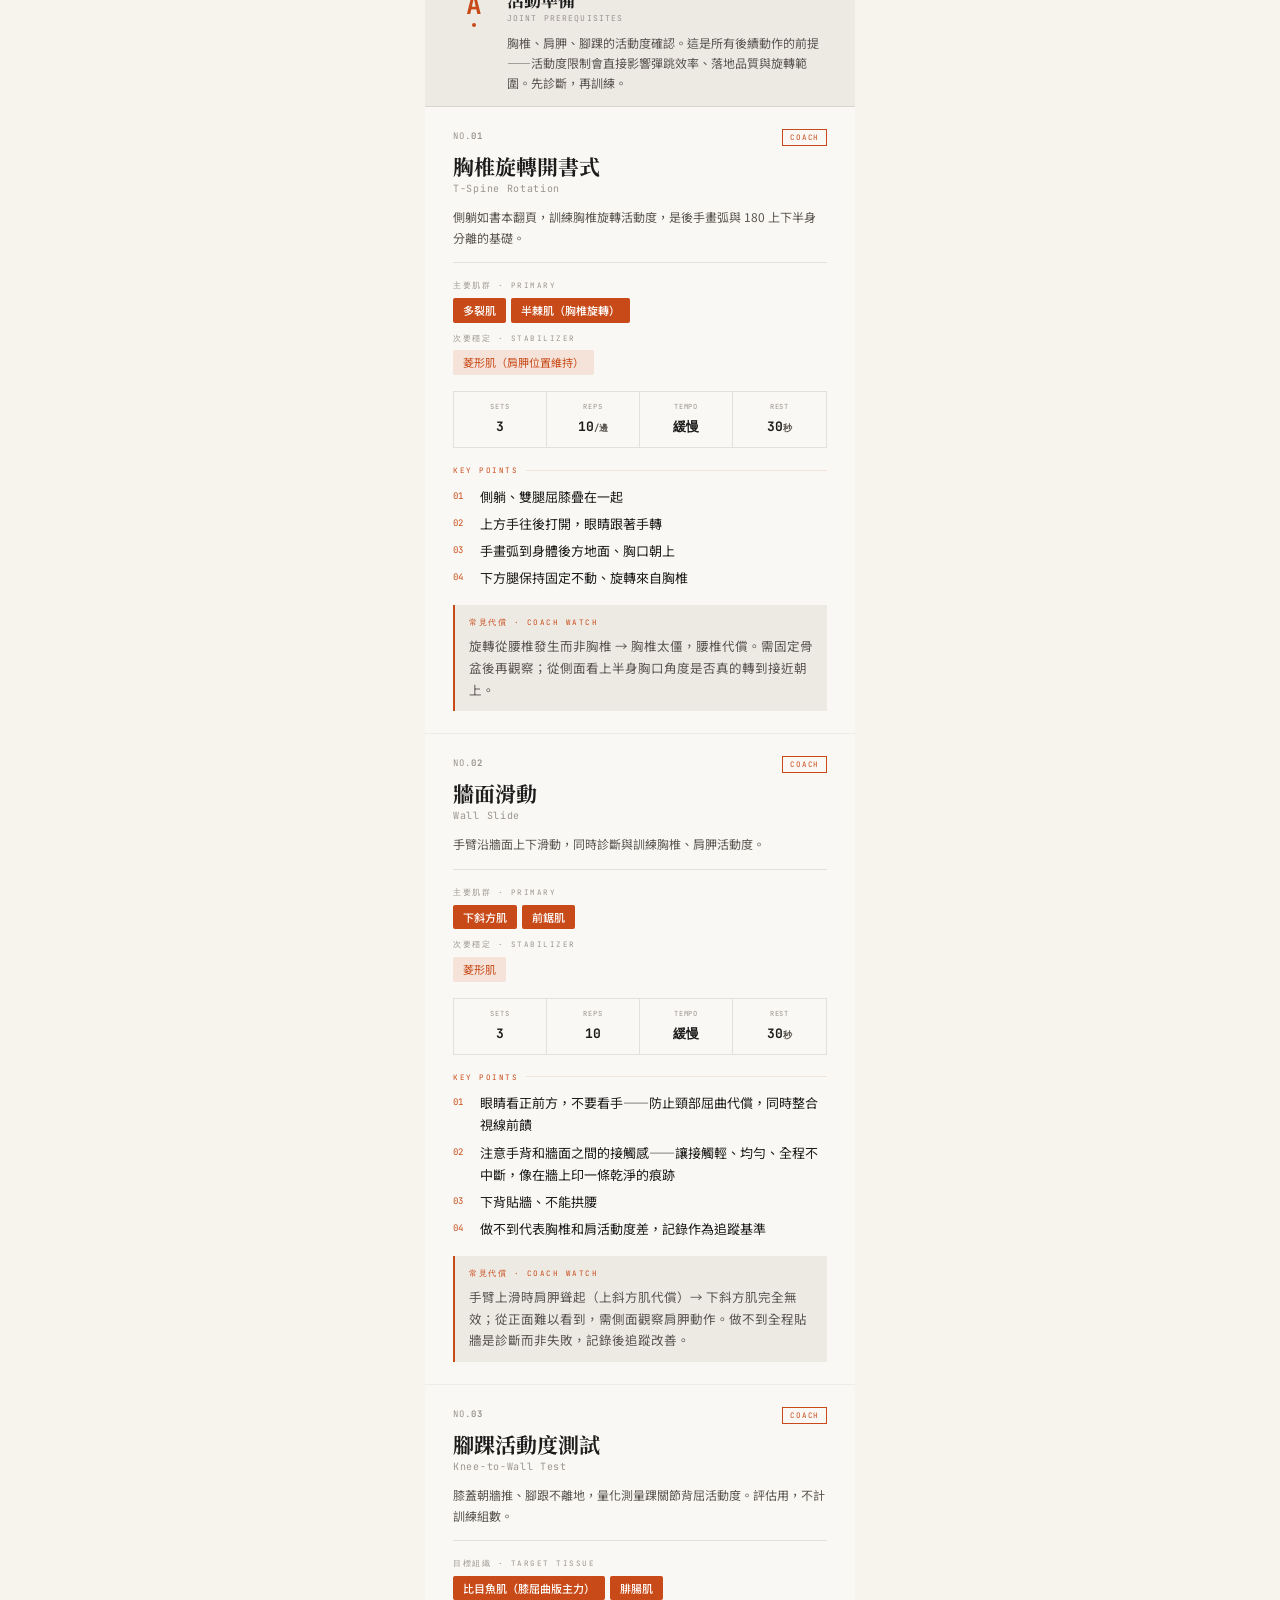
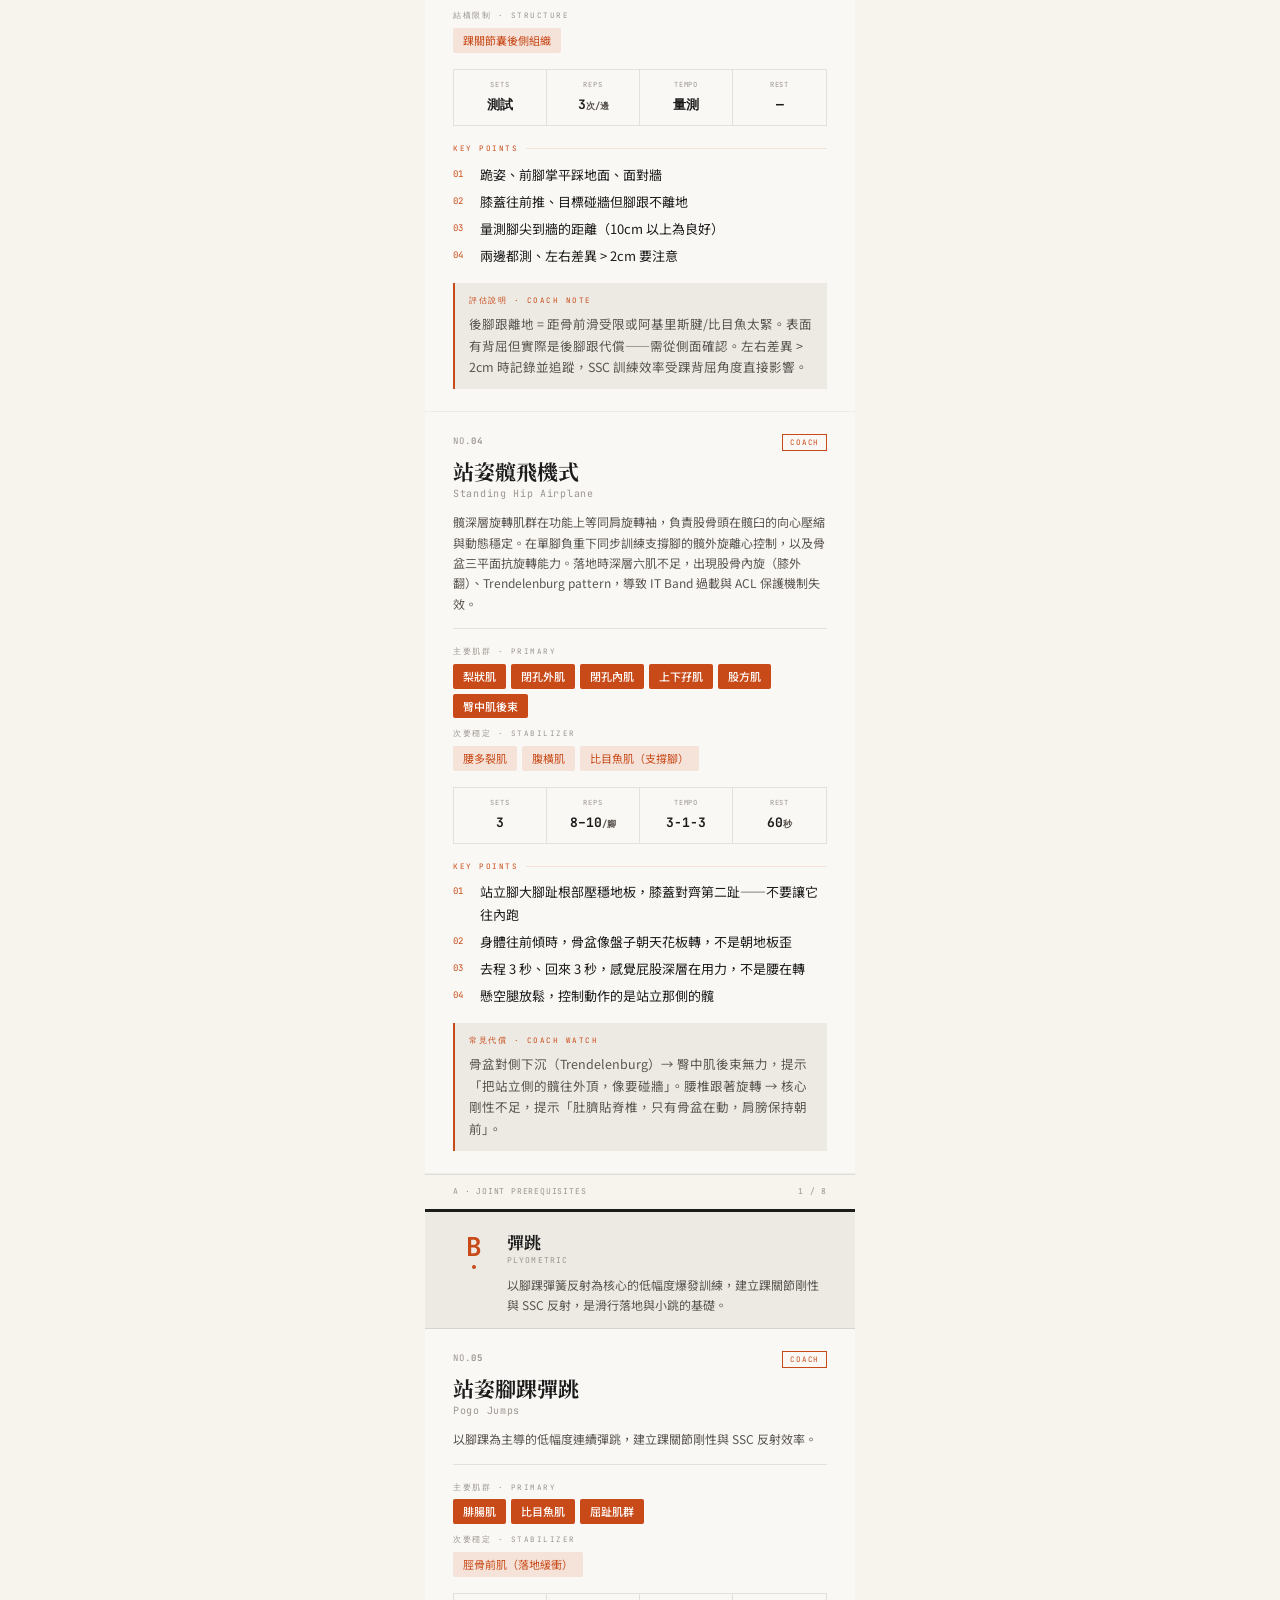
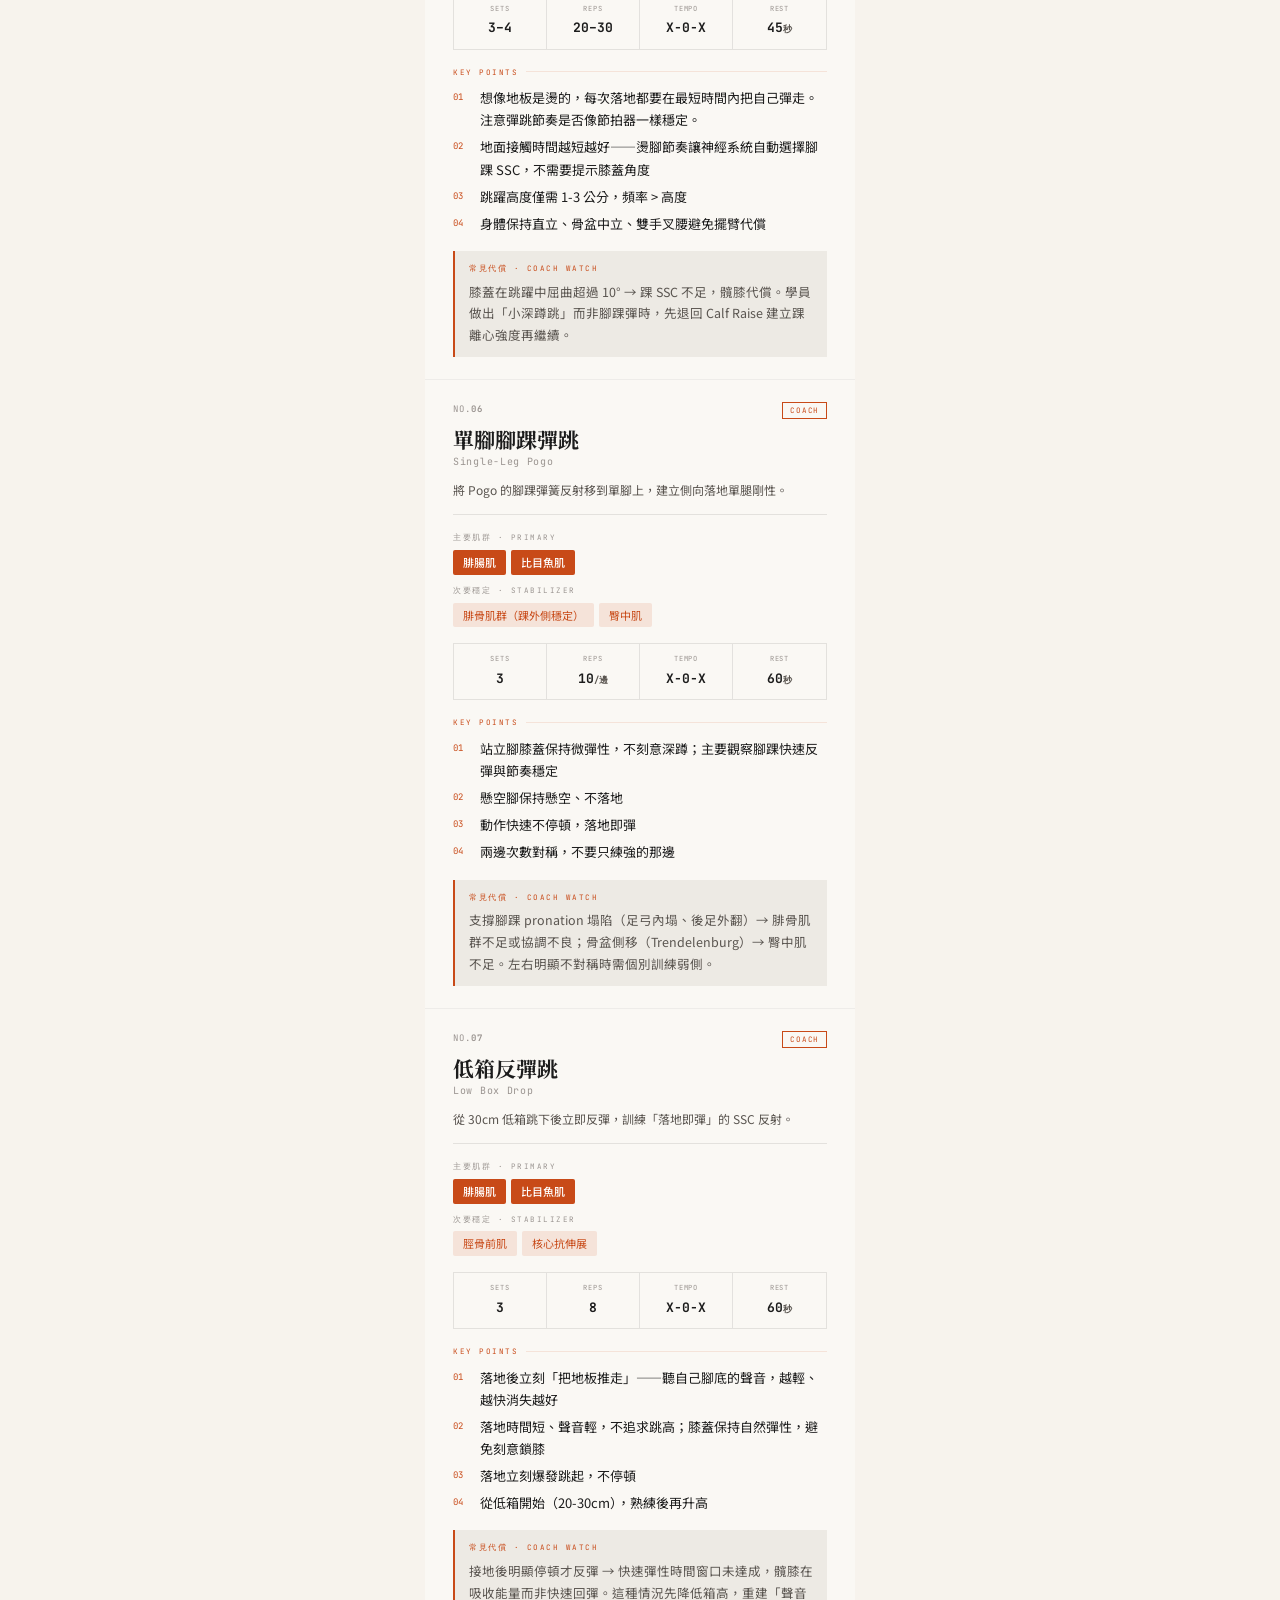
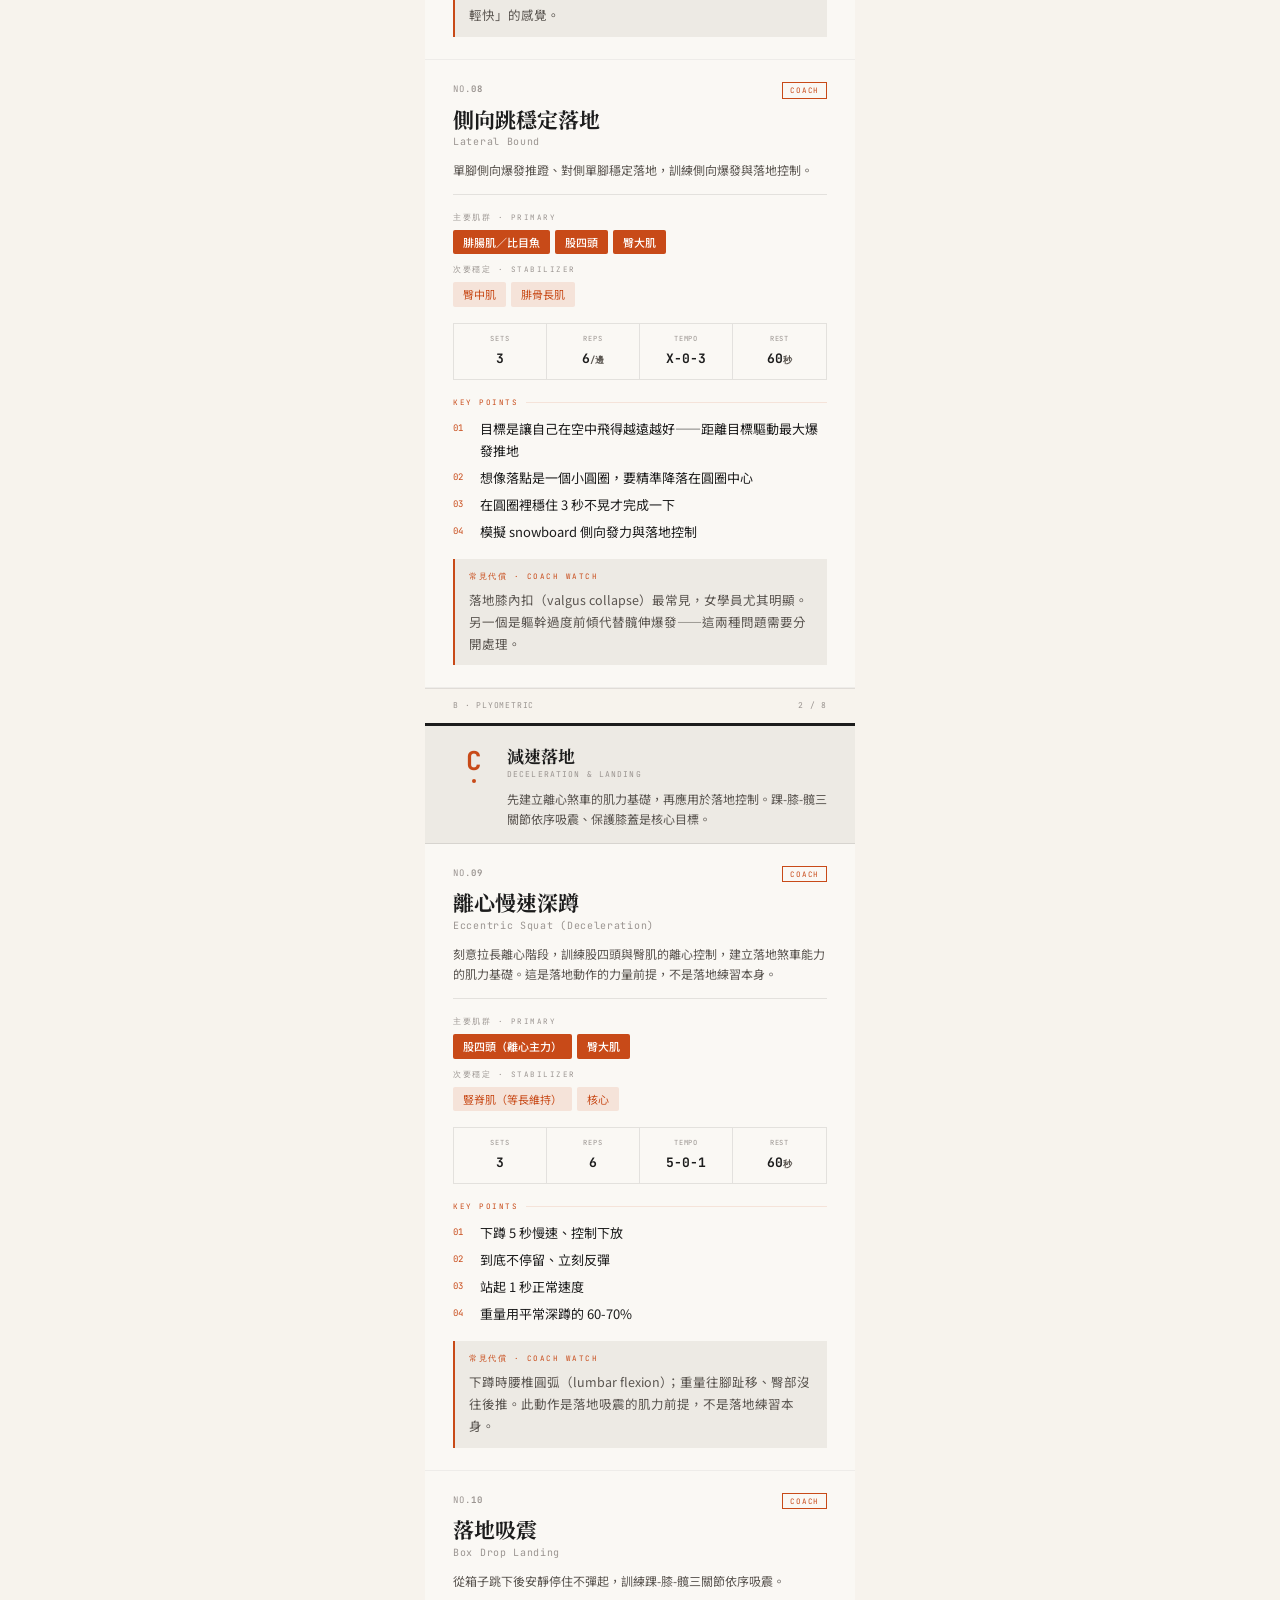
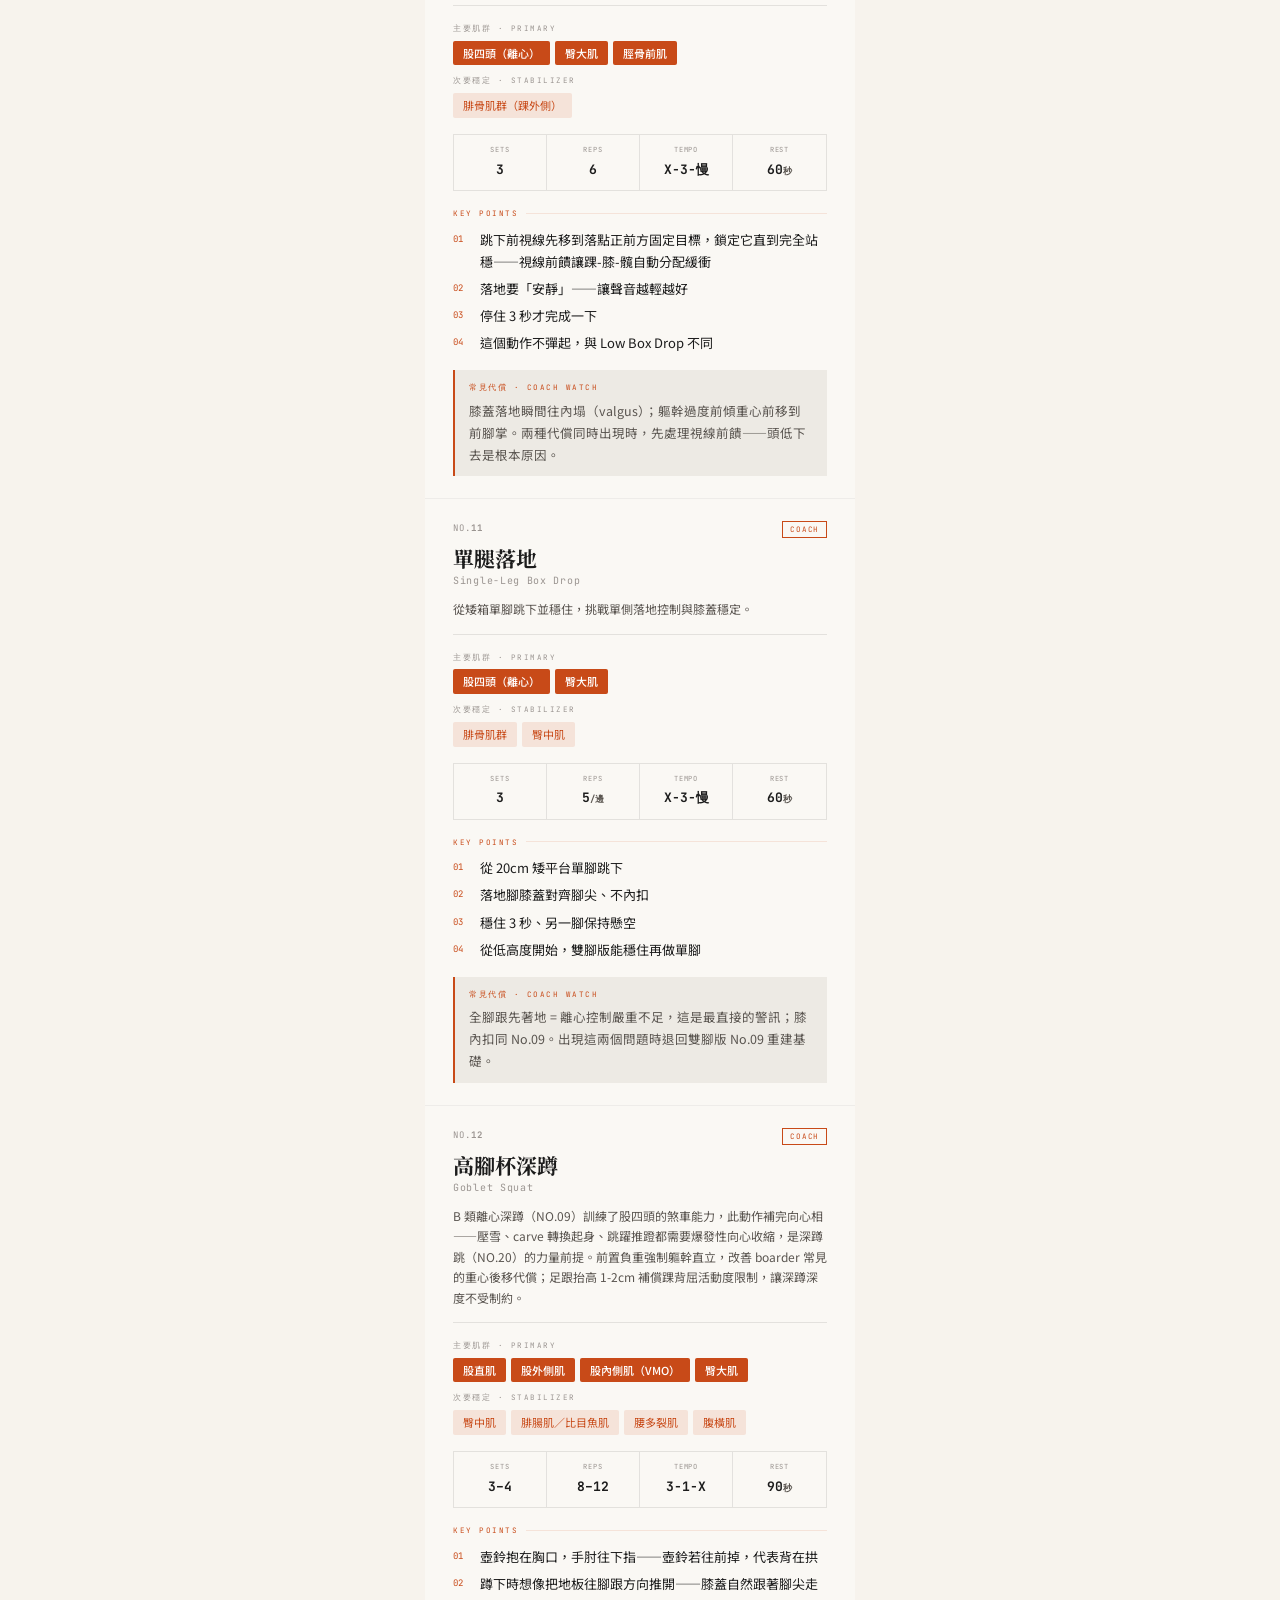
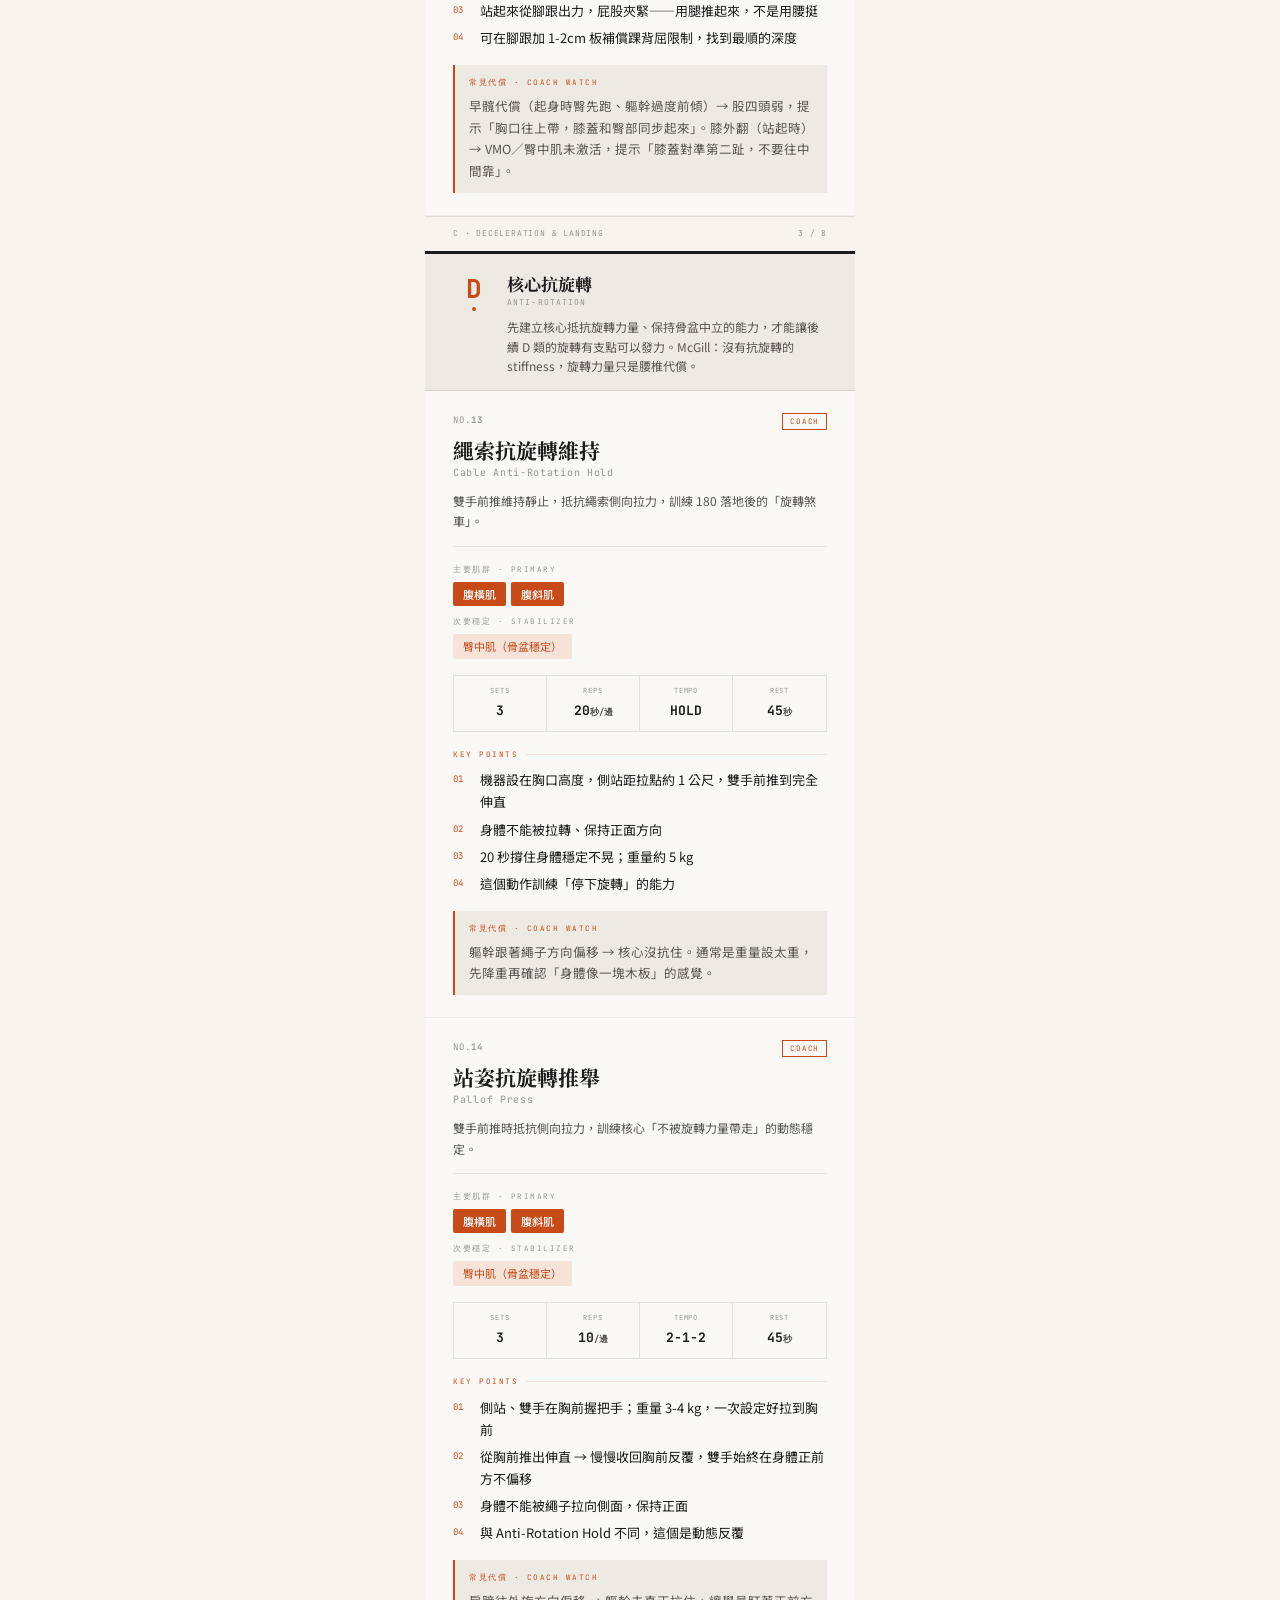
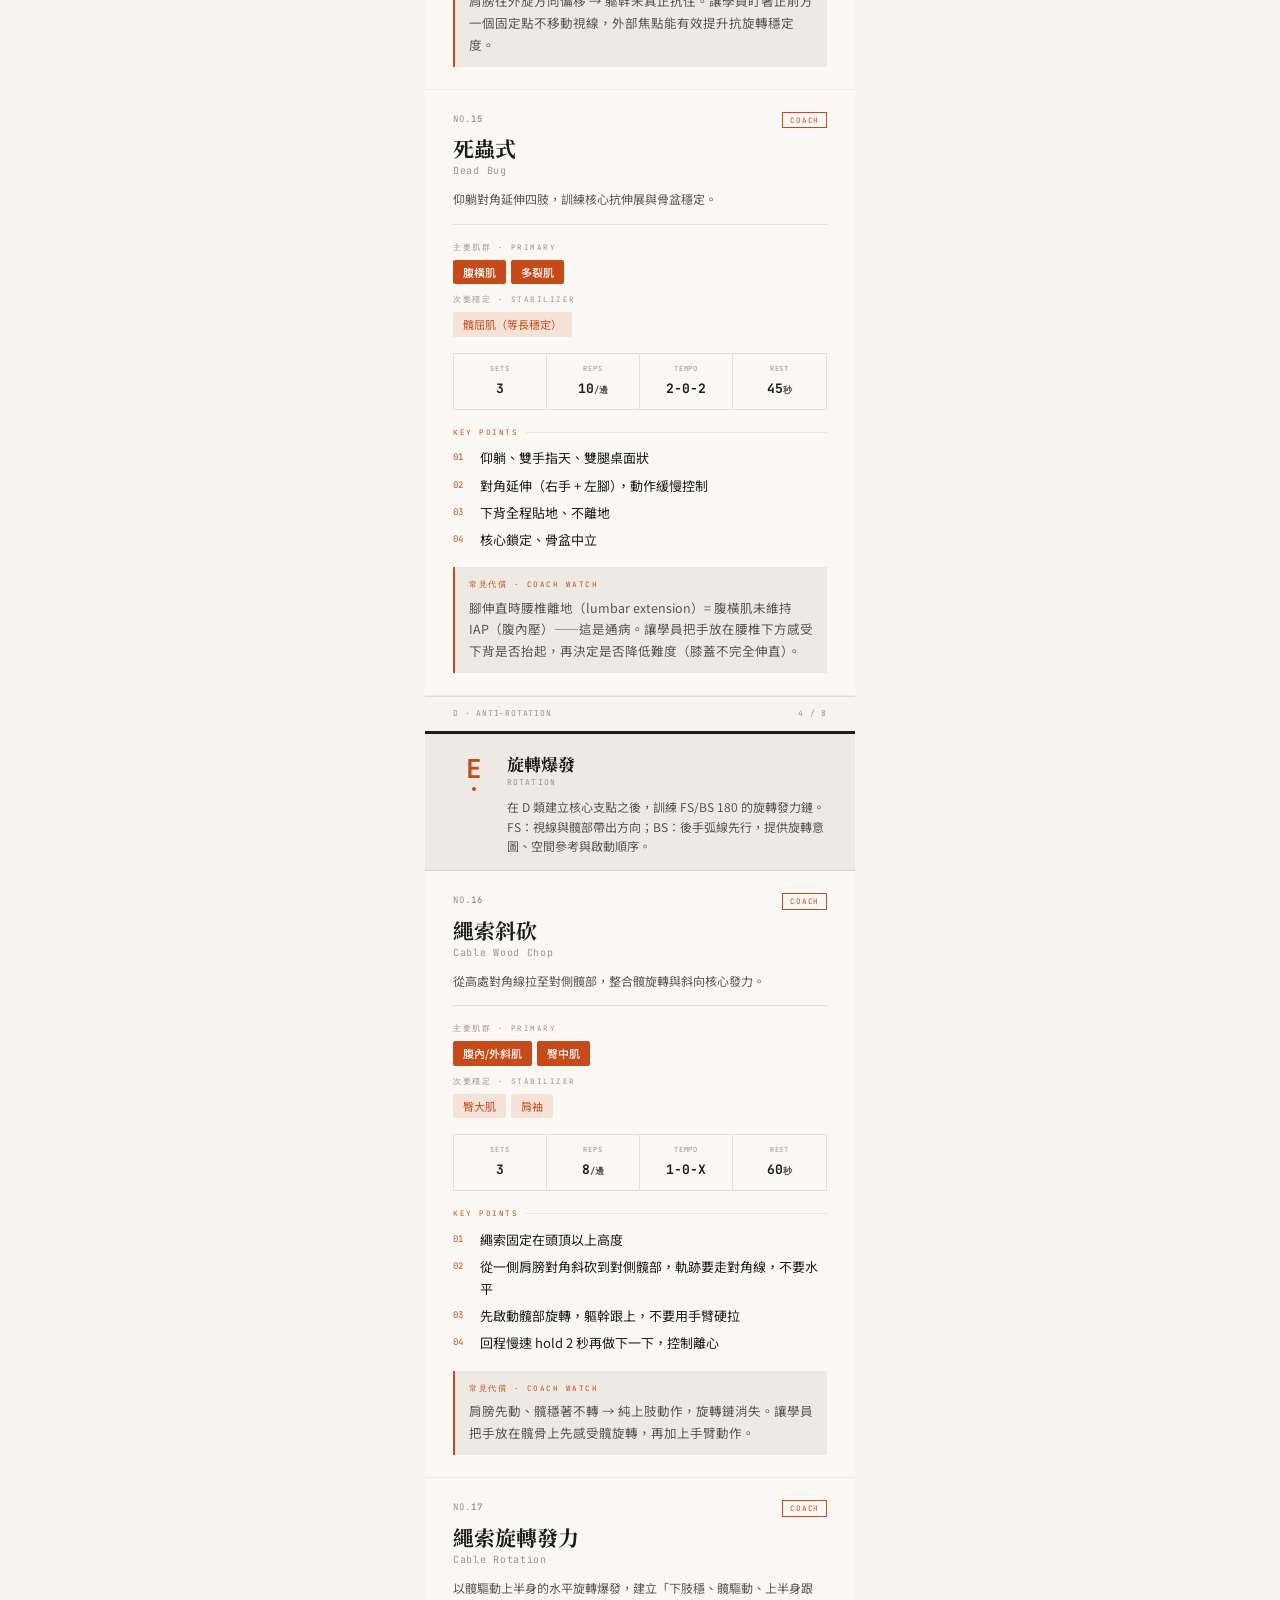
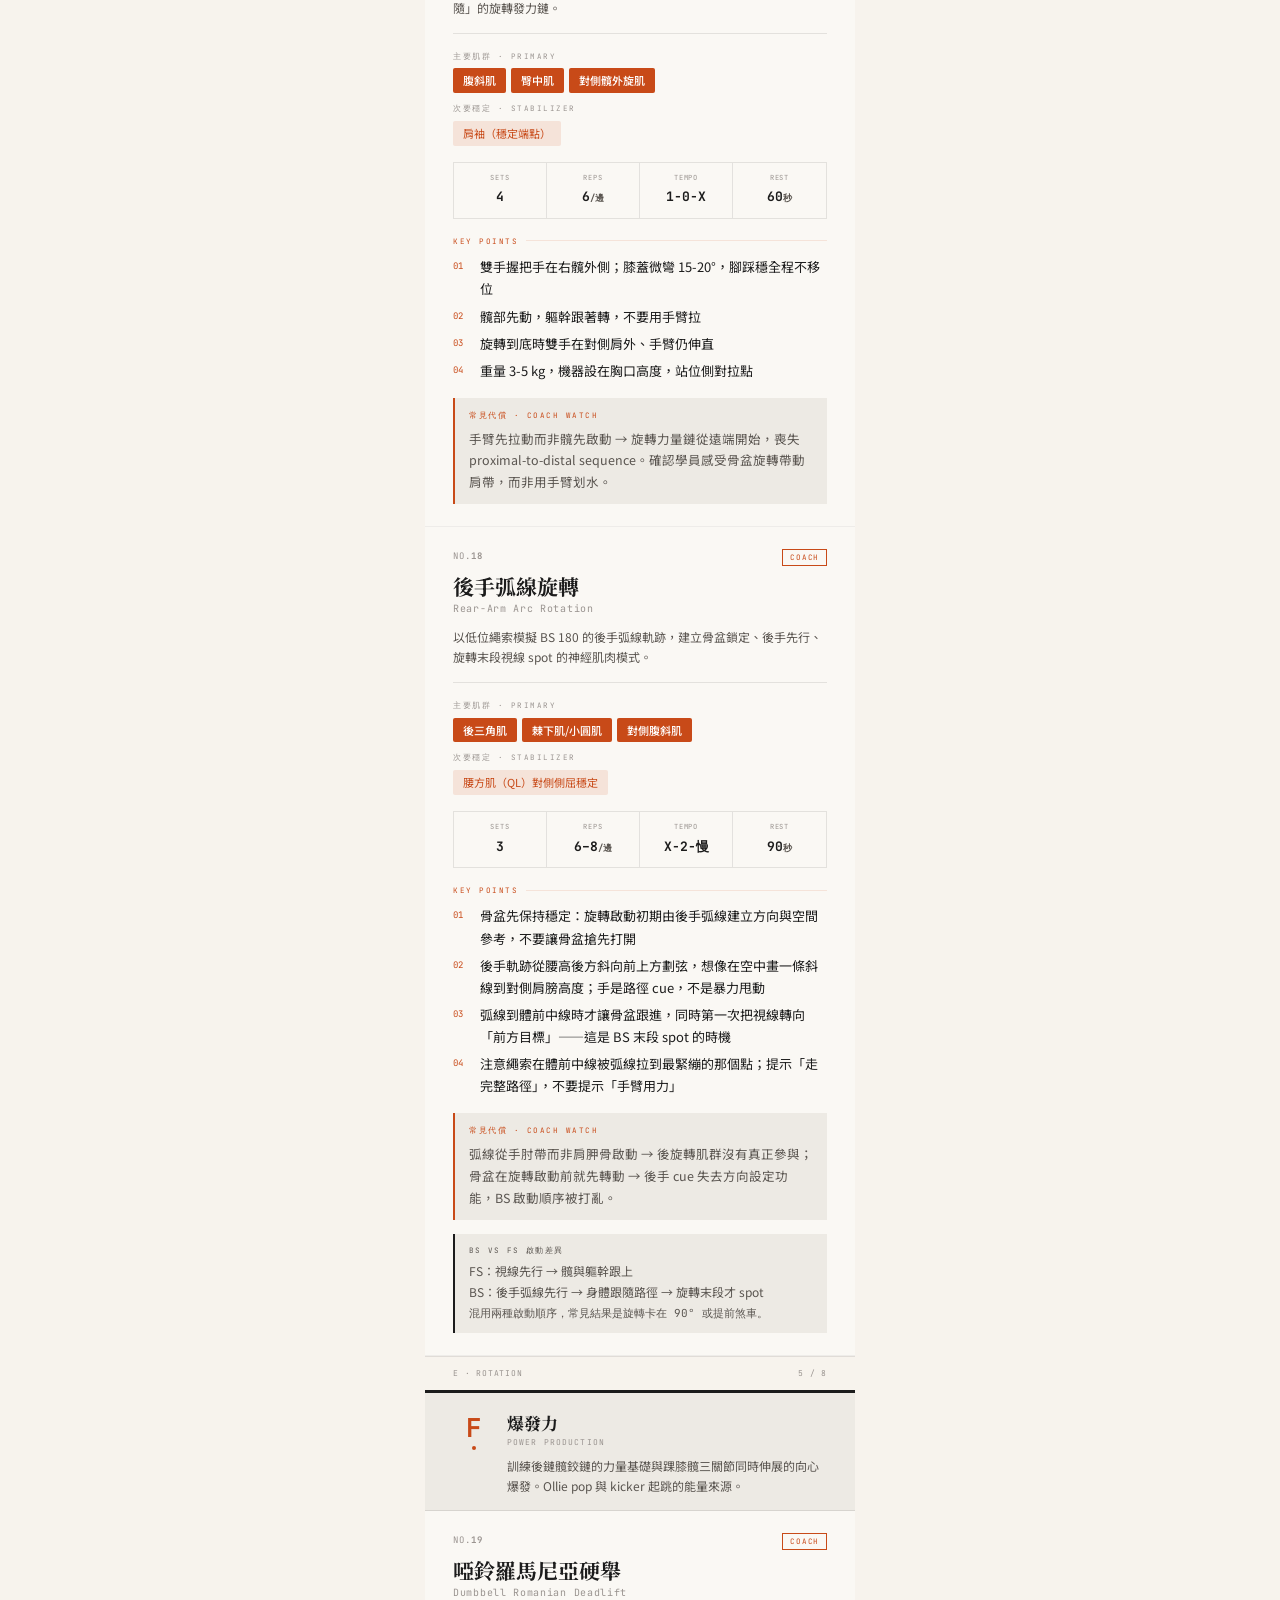
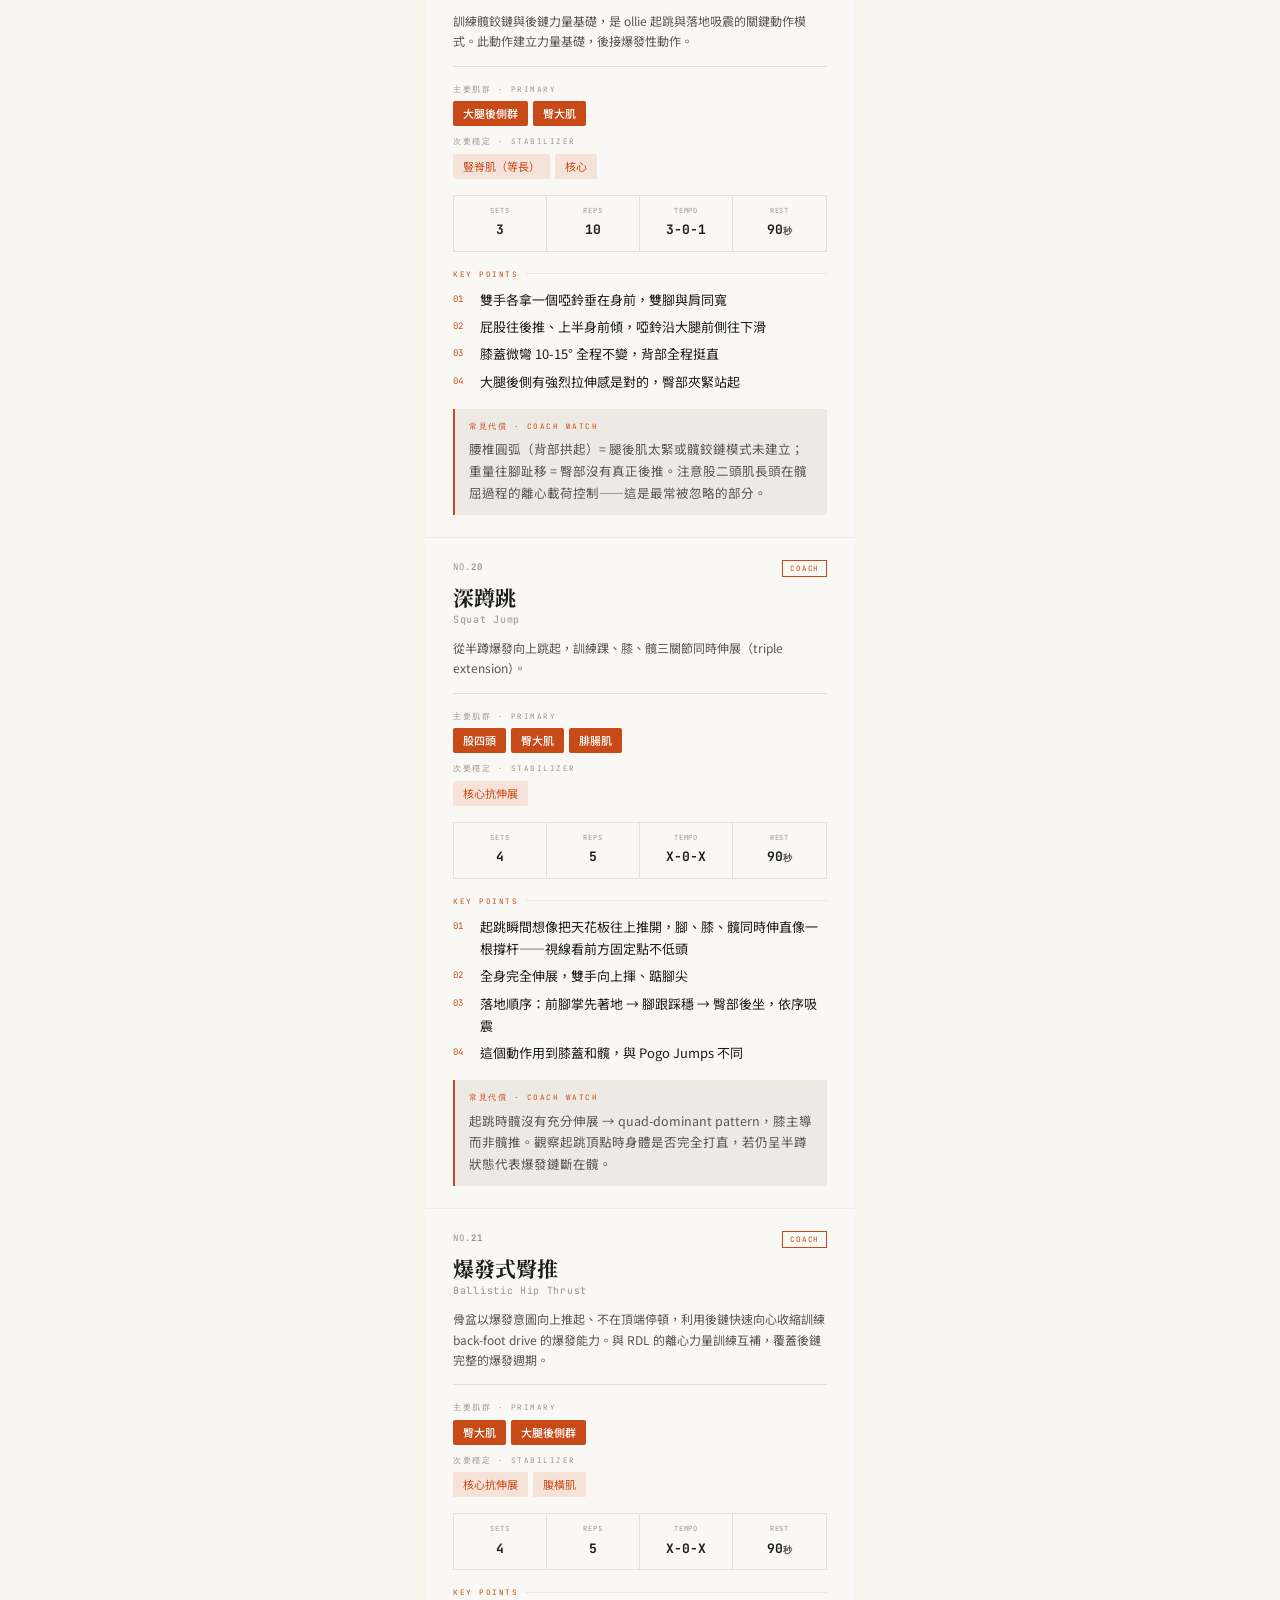
==== commit de6186f0: "Update snowboard off-season landing pages" ====
--- a/coach-plus/index.html
+++ b/coach-plus/index.html
@@ -105,24 +105,24 @@
     }
     /* Left band */
     .cover-band {
-      width: clamp(76px, 17vw, 132px);
+      width: clamp(58px, 10.5vw, 86px);
       background: #6B2020;
       display: flex;
       flex-direction: column;
       align-items: center;
       justify-content: space-between;
-      padding: 46px 0 38px;
+      padding: 46px 0 34px;
       flex-shrink: 0;
     }
     .cover-logo {
-      width: 54px;
+      width: 46px;
       height: auto;
       object-fit: contain;
       opacity: 0.82;
     }
     .cover-band-title {
       font-family: 'JetBrains Mono', monospace;
-      font-size: 12px;
+      font-size: 10px;
       font-weight: 700;
       color: #f0ede8;
       letter-spacing: 0.22em;
@@ -145,7 +145,7 @@
       display: flex;
       flex-direction: column;
       justify-content: flex-start;
-      padding: 54px clamp(30px, 7vw, 70px) 38px;
+      padding: 54px clamp(34px, 8vw, 82px) 38px;
     }
     .cover-brand {
       font-family: 'JetBrains Mono', monospace;
@@ -155,7 +155,7 @@
       text-transform: uppercase;
     }
     .cover-top {
-      margin-bottom: clamp(70px, 14vh, 150px);
+      margin-bottom: clamp(78px, 14vh, 142px);
     }
     .physio-card {
       width: min(100%, 300px);
@@ -187,7 +187,7 @@
       display: flex;
       flex-direction: column;
       justify-content: flex-start;
-      max-width: 390px;
+      max-width: 520px;
       padding: 0;
     }
     .cover-quote-mark {
@@ -200,10 +200,10 @@
     }
     .cover-quote-text {
       font-family: 'Noto Serif TC', serif;
-      font-size: clamp(20px, 2.8vw, 25px);
+      font-size: clamp(18px, 2.3vw, 22px);
       font-style: italic;
       color: var(--ink);
-      line-height: 1.9;
+      line-height: 1.68;
       letter-spacing: 0.02em;
     }
     .cover-quote-attr {
@@ -287,7 +287,7 @@
 <!-- MASTHEAD -->
 <div class="masthead">
   <div class="masthead-row">
-    <div class="brand">SnowPlus · Pre-Season Training</div>
+    <div class="brand">SnowPlus · Off-Season Training</div>
     <div class="edition-tag">Coach Plus</div>
   </div>
   <div class="masthead-rule"></div>
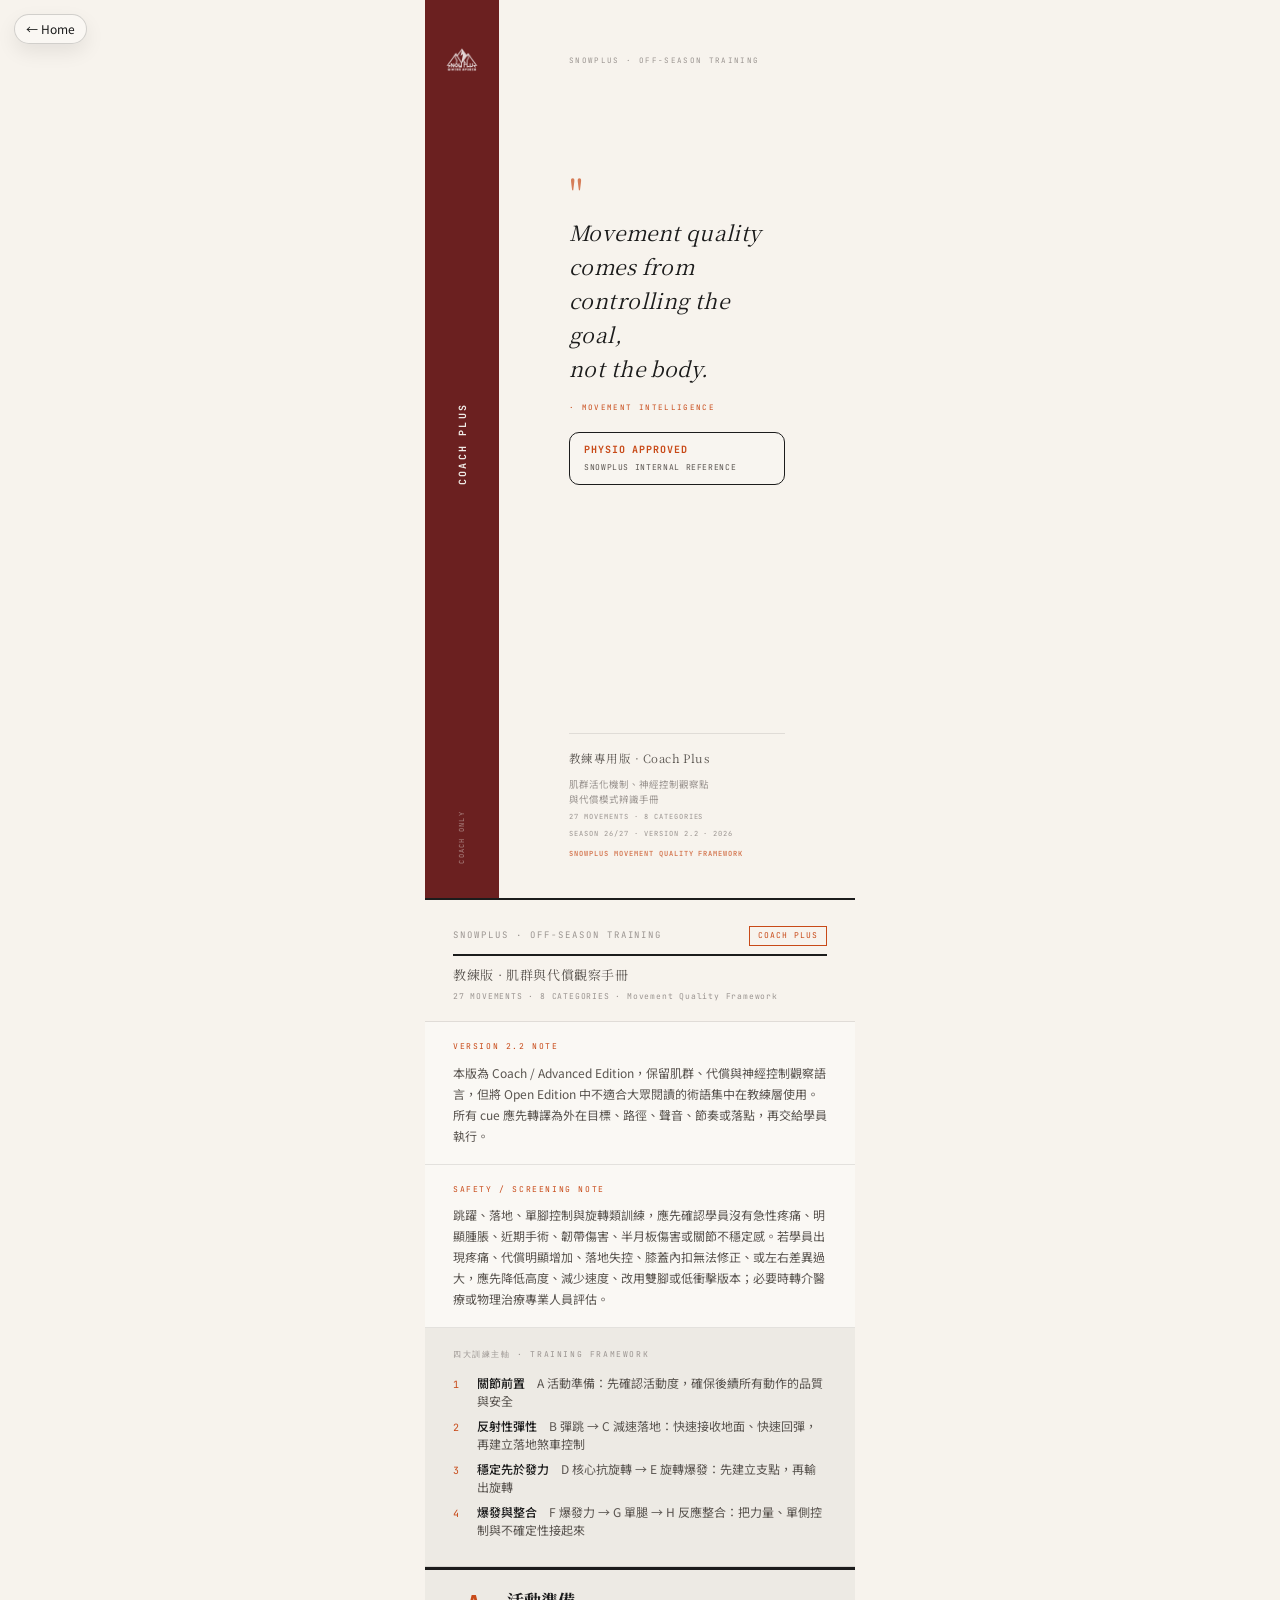
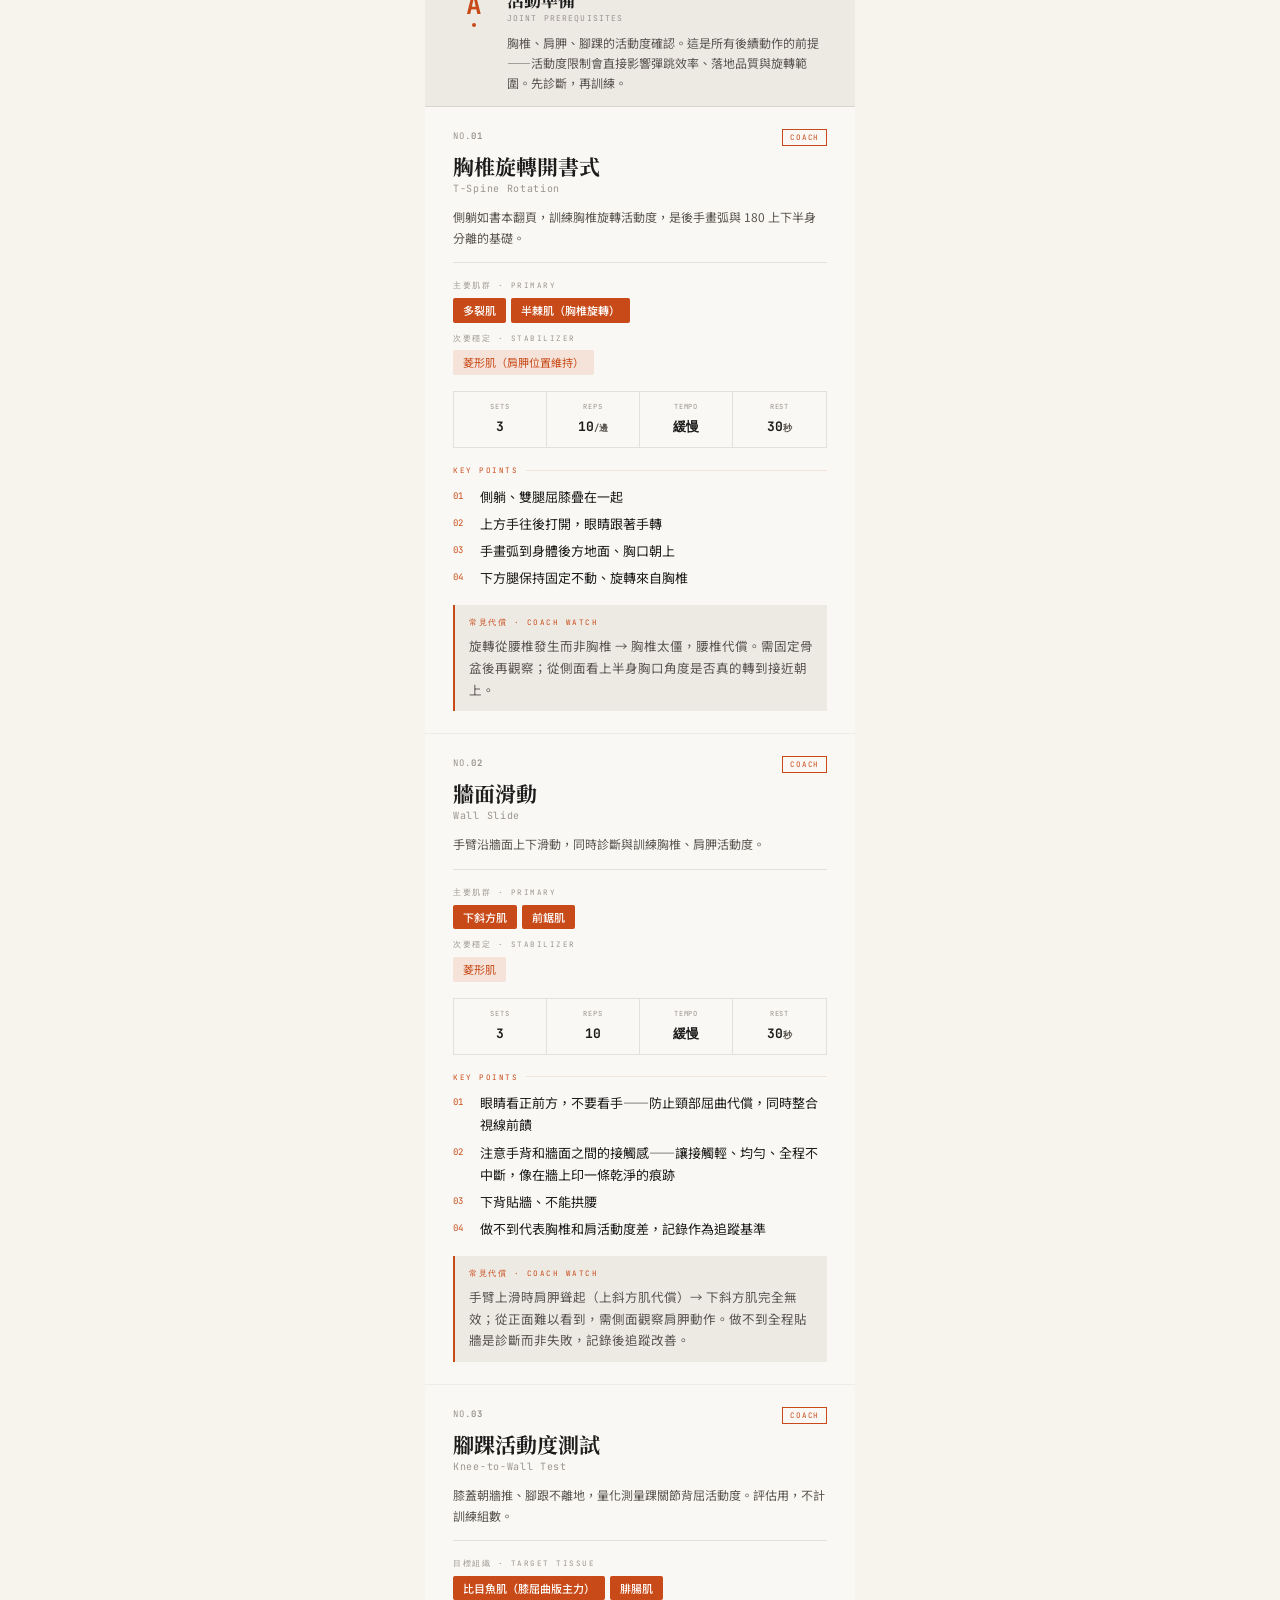
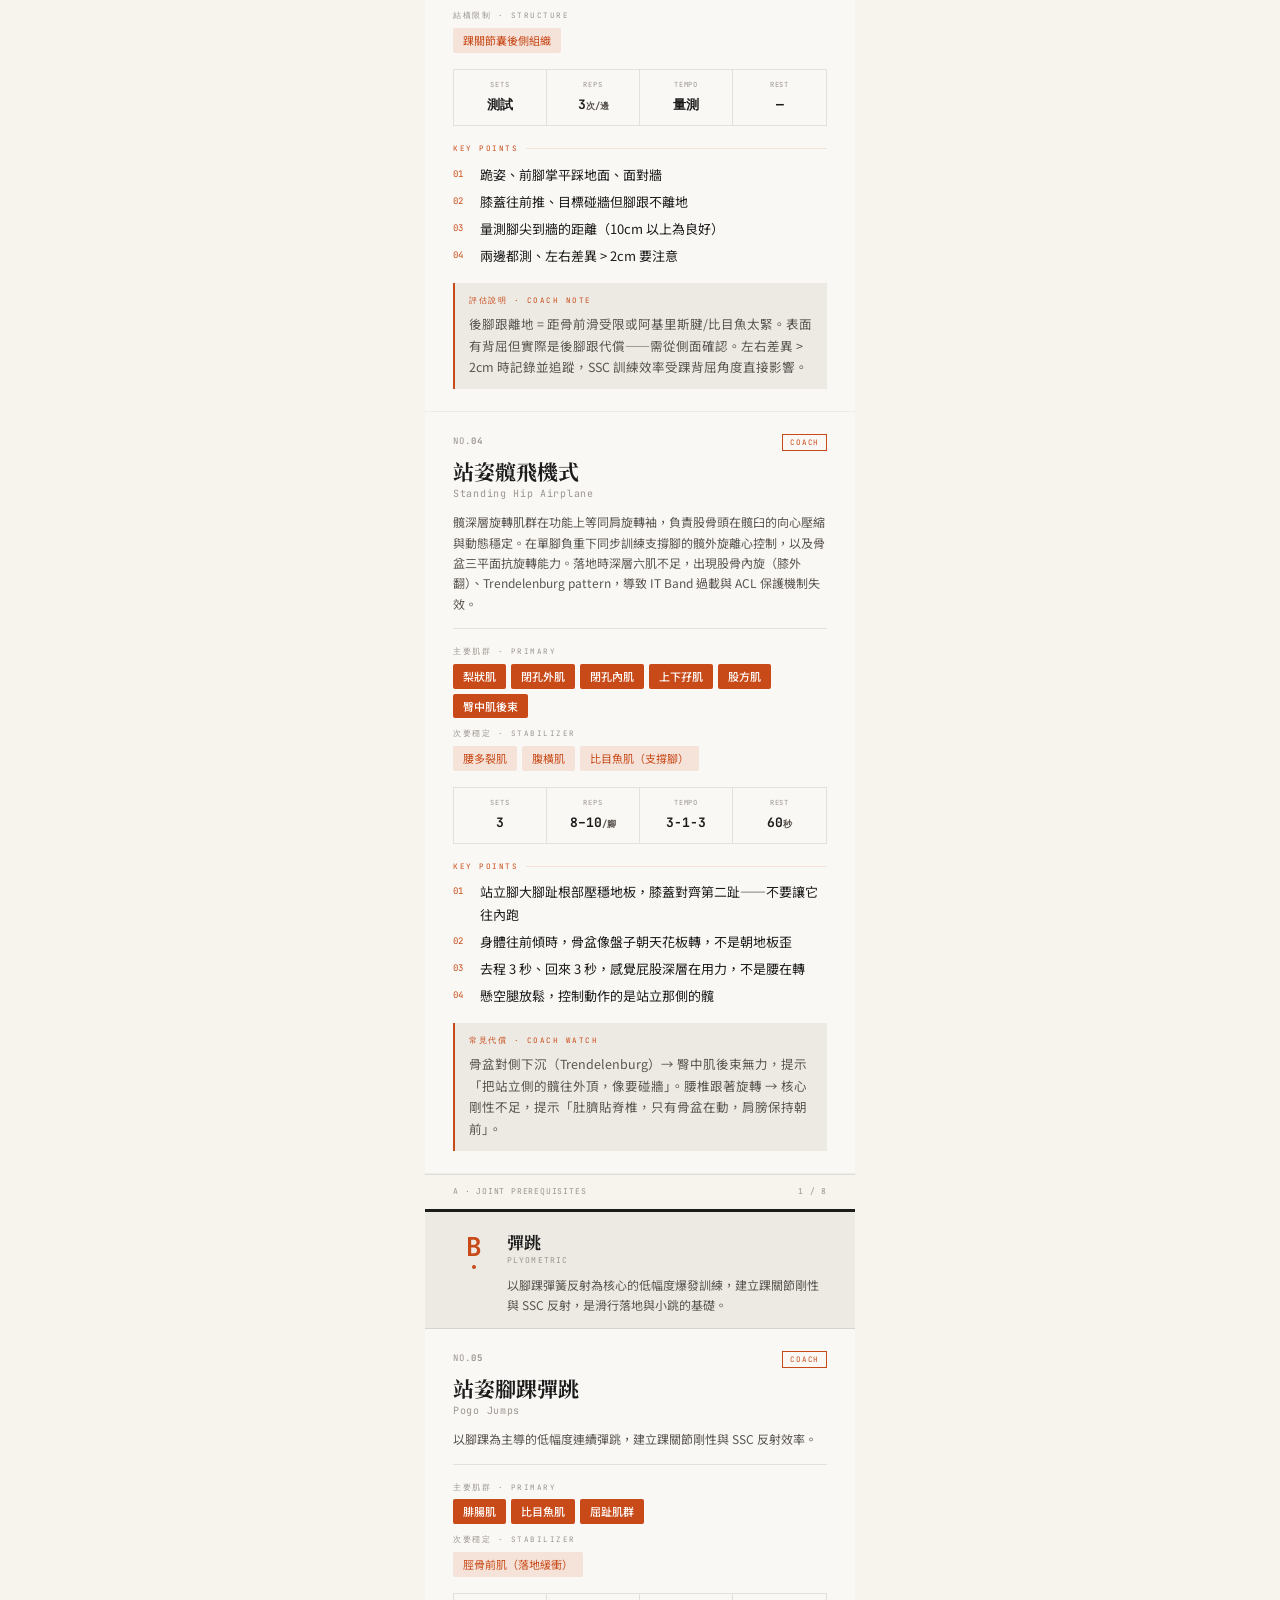
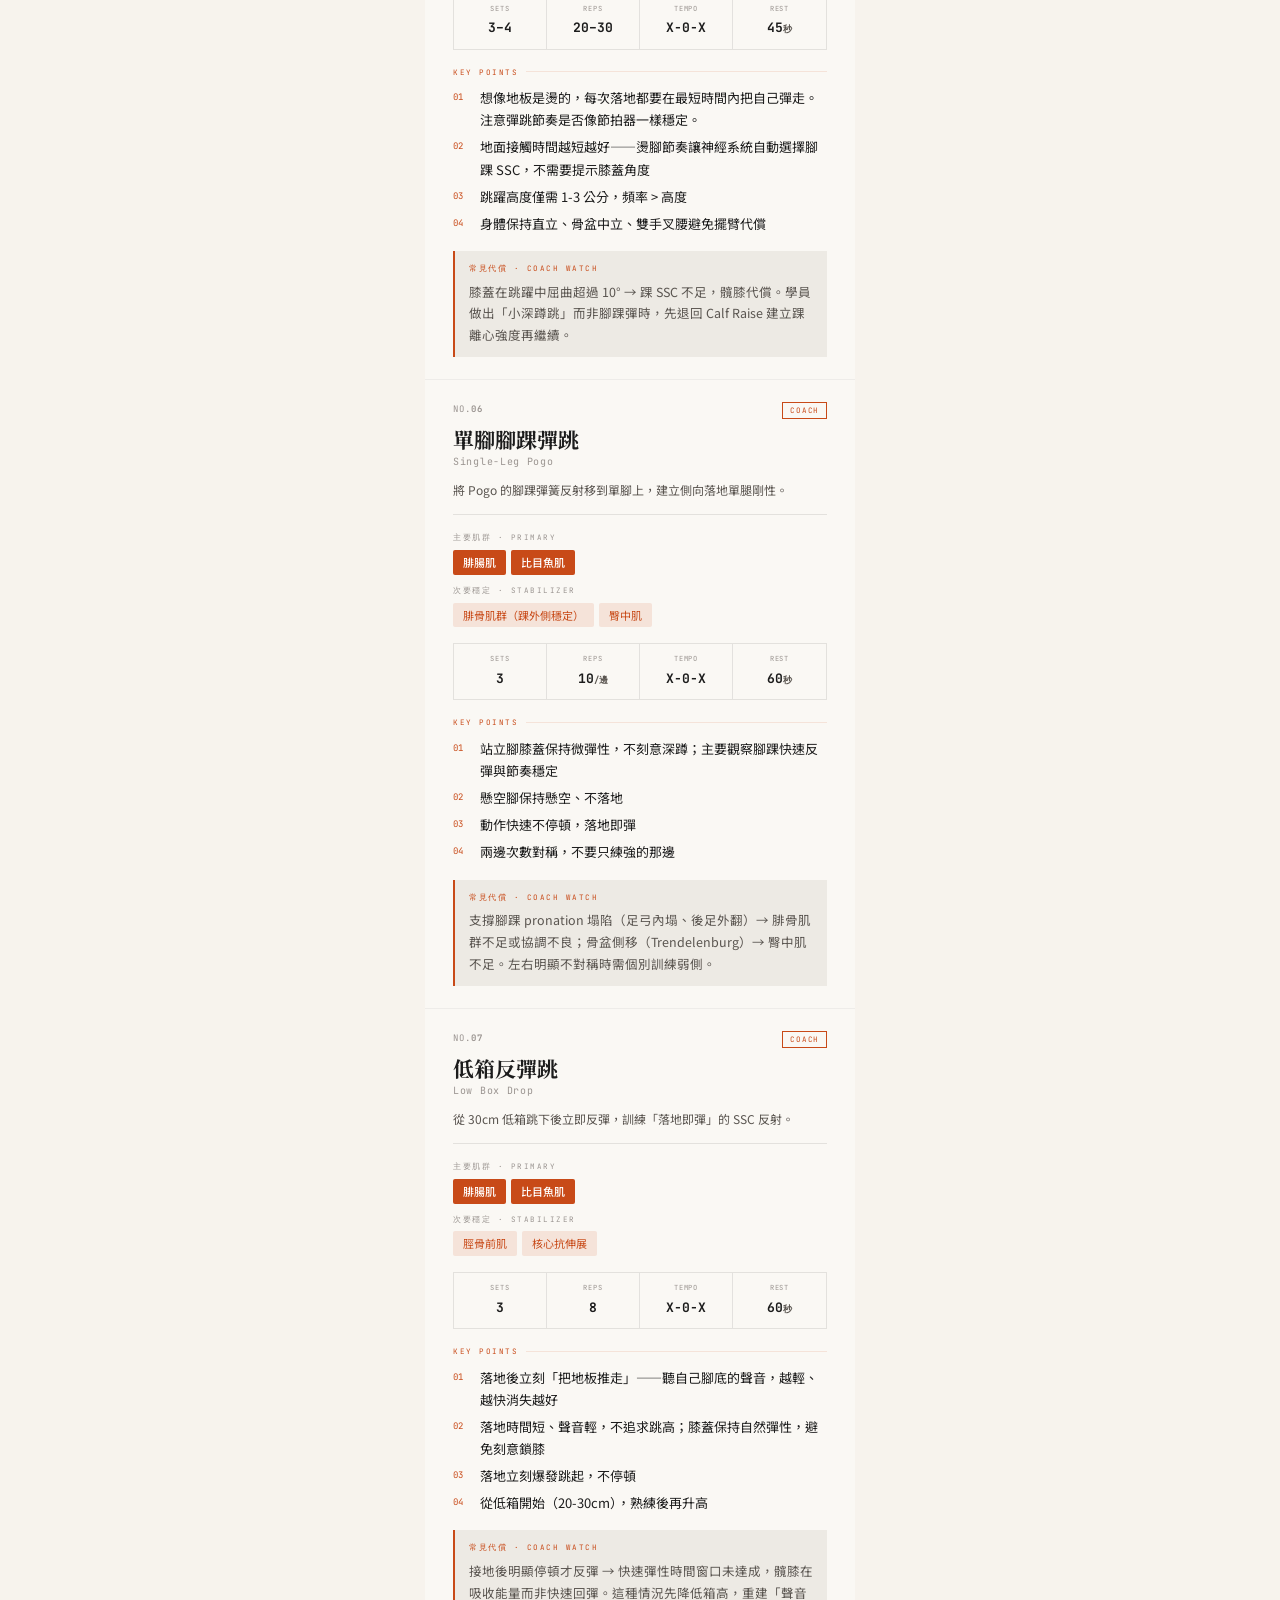
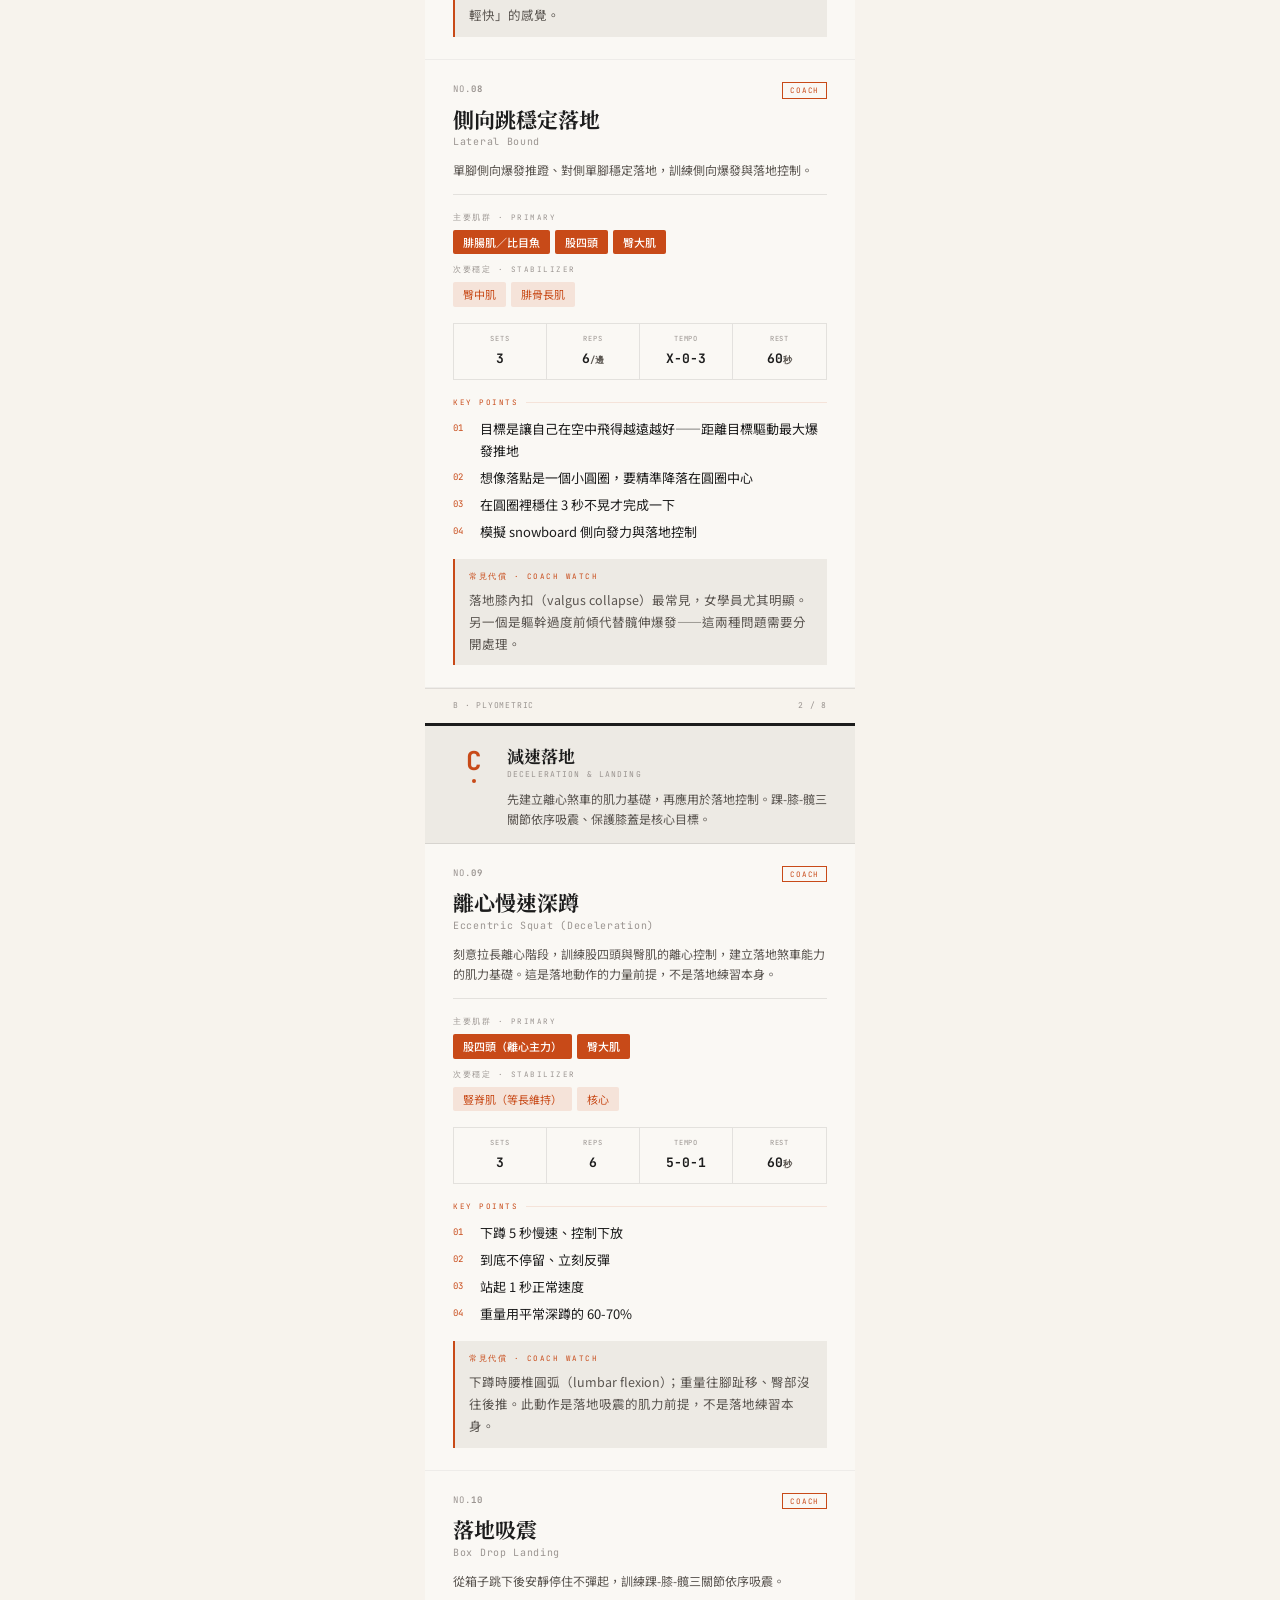
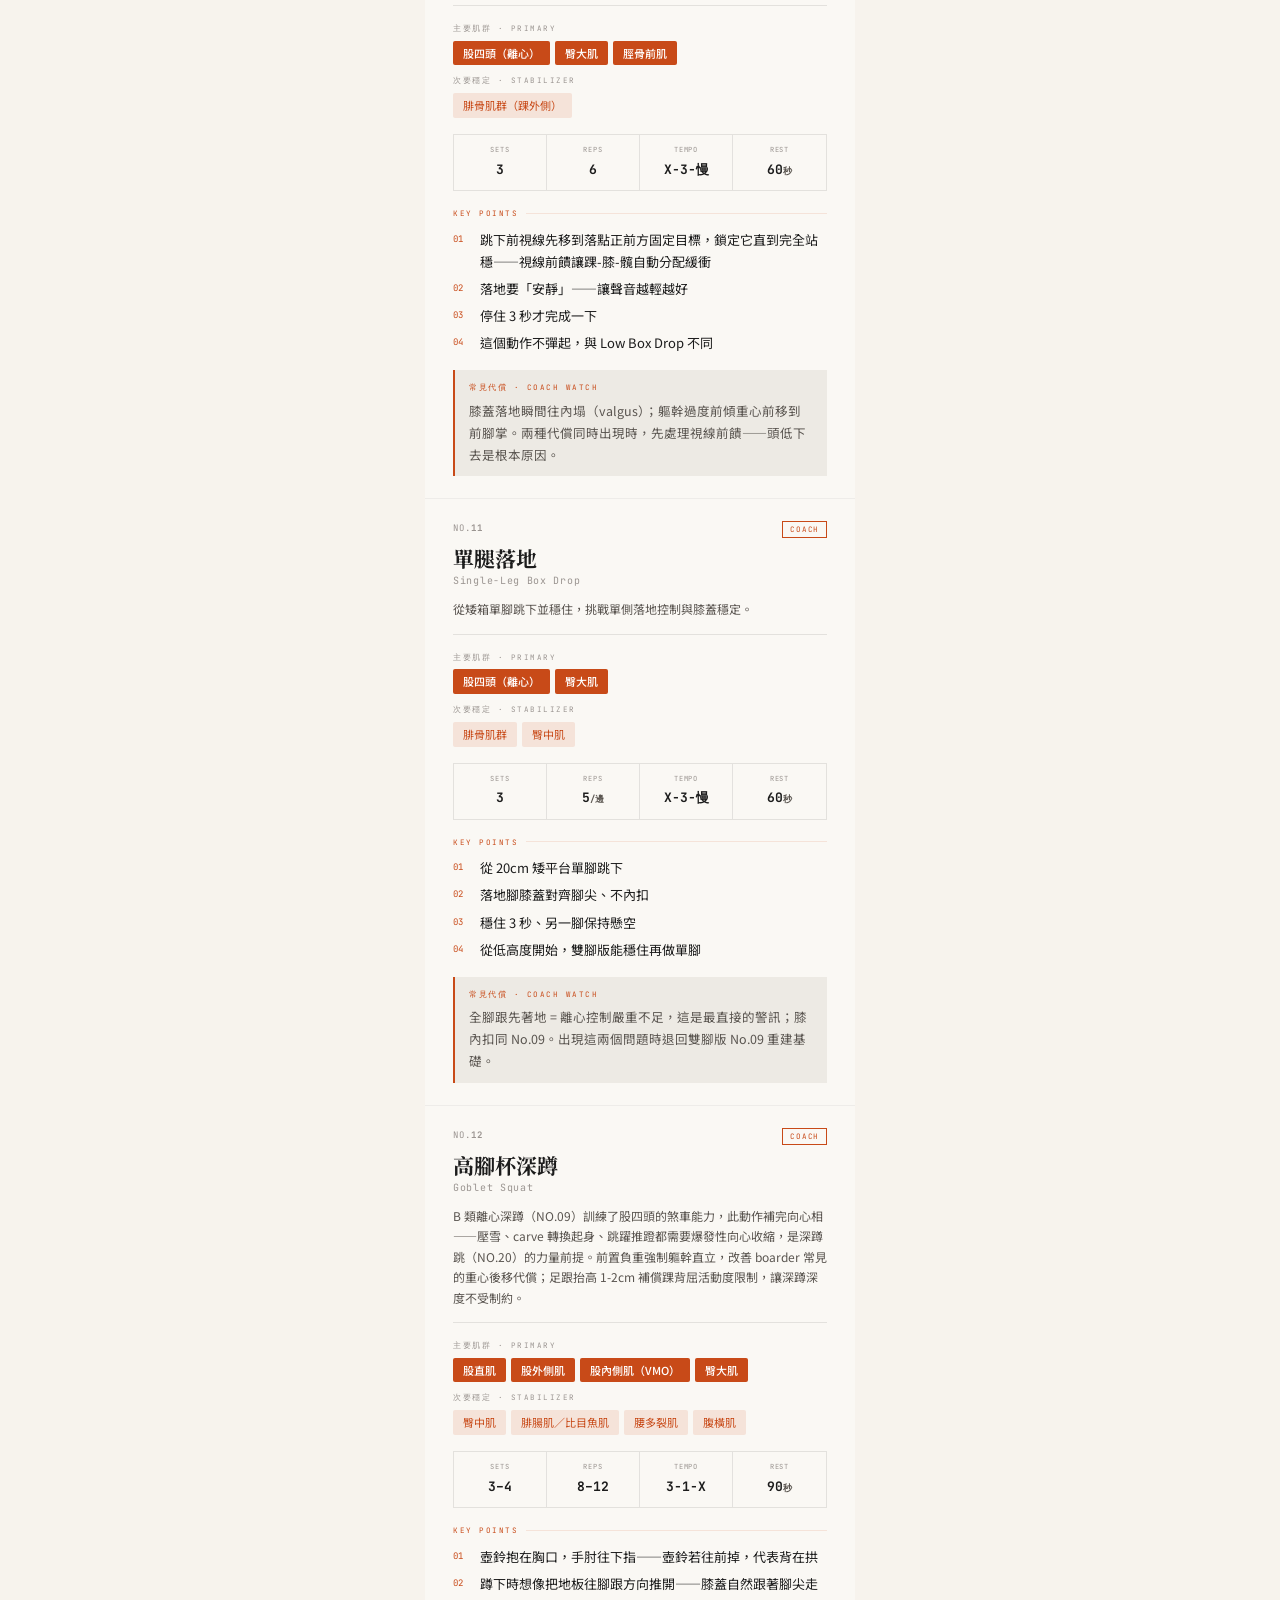
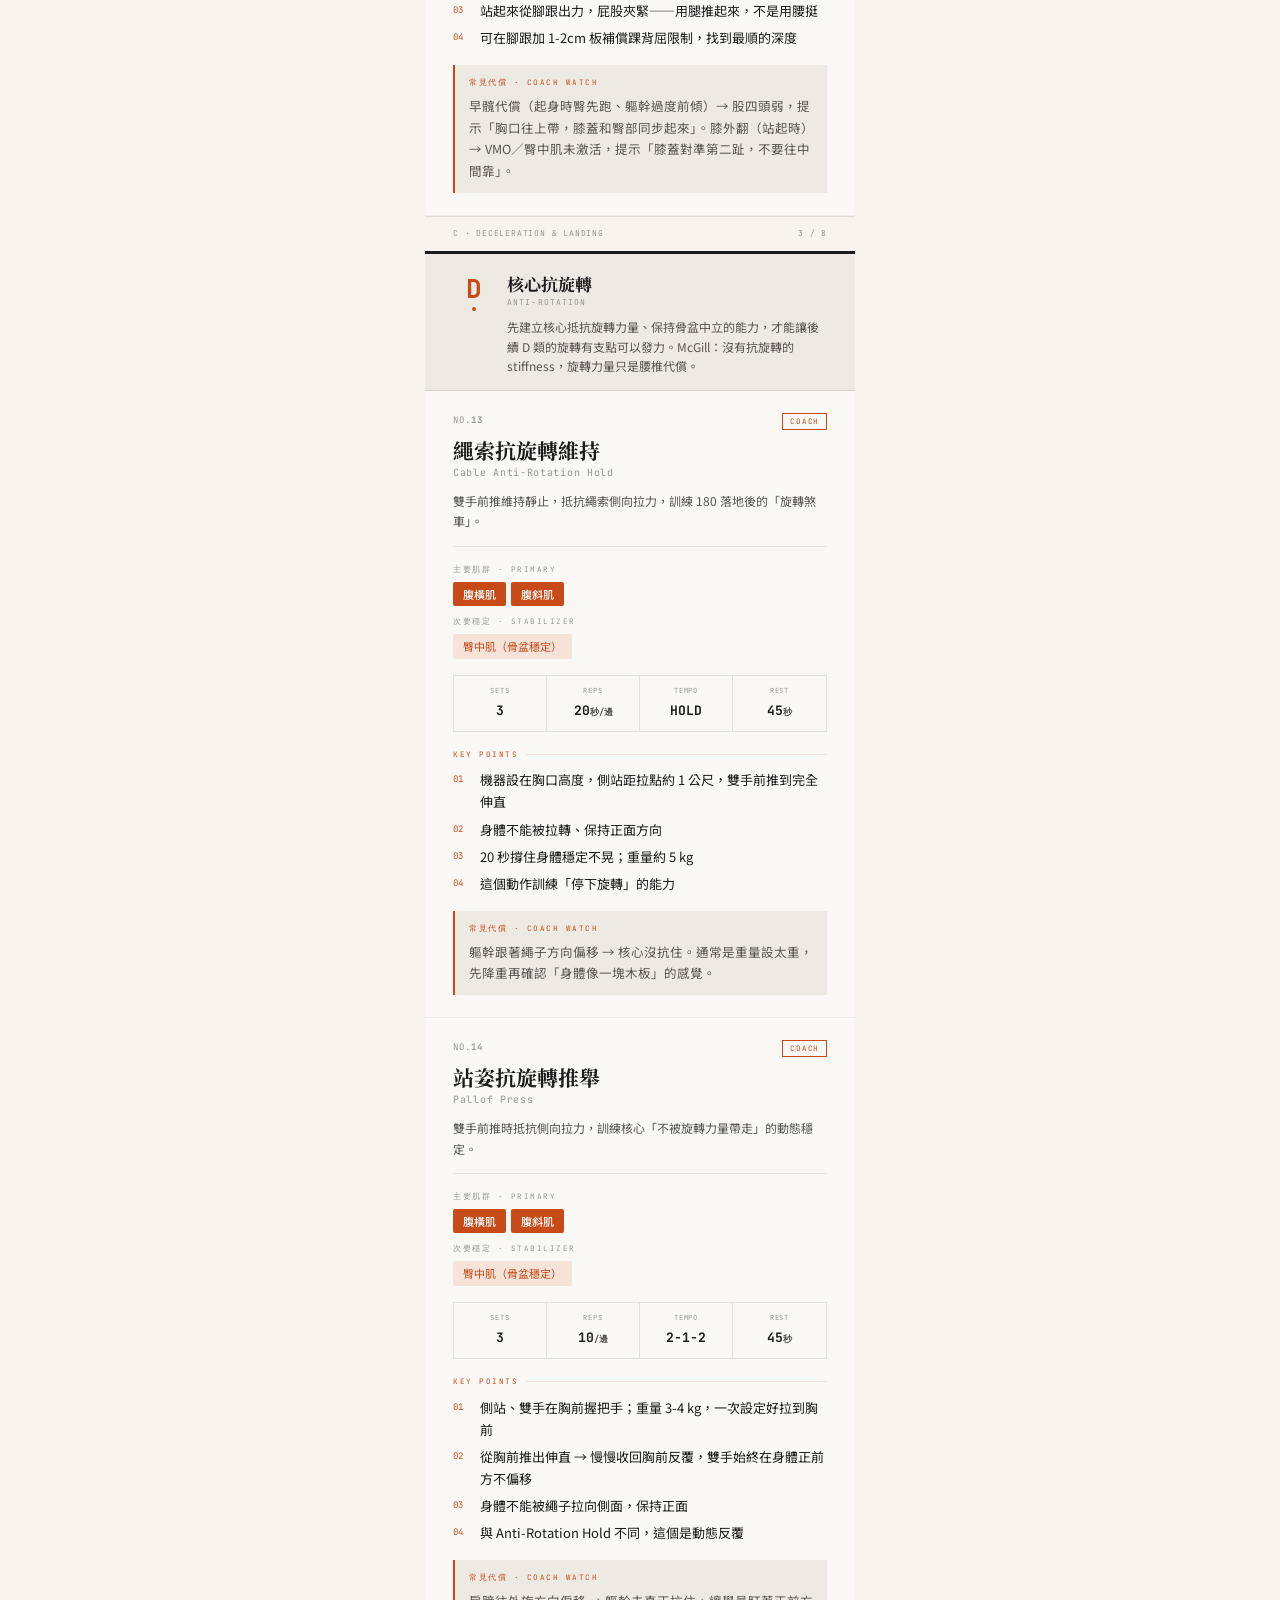
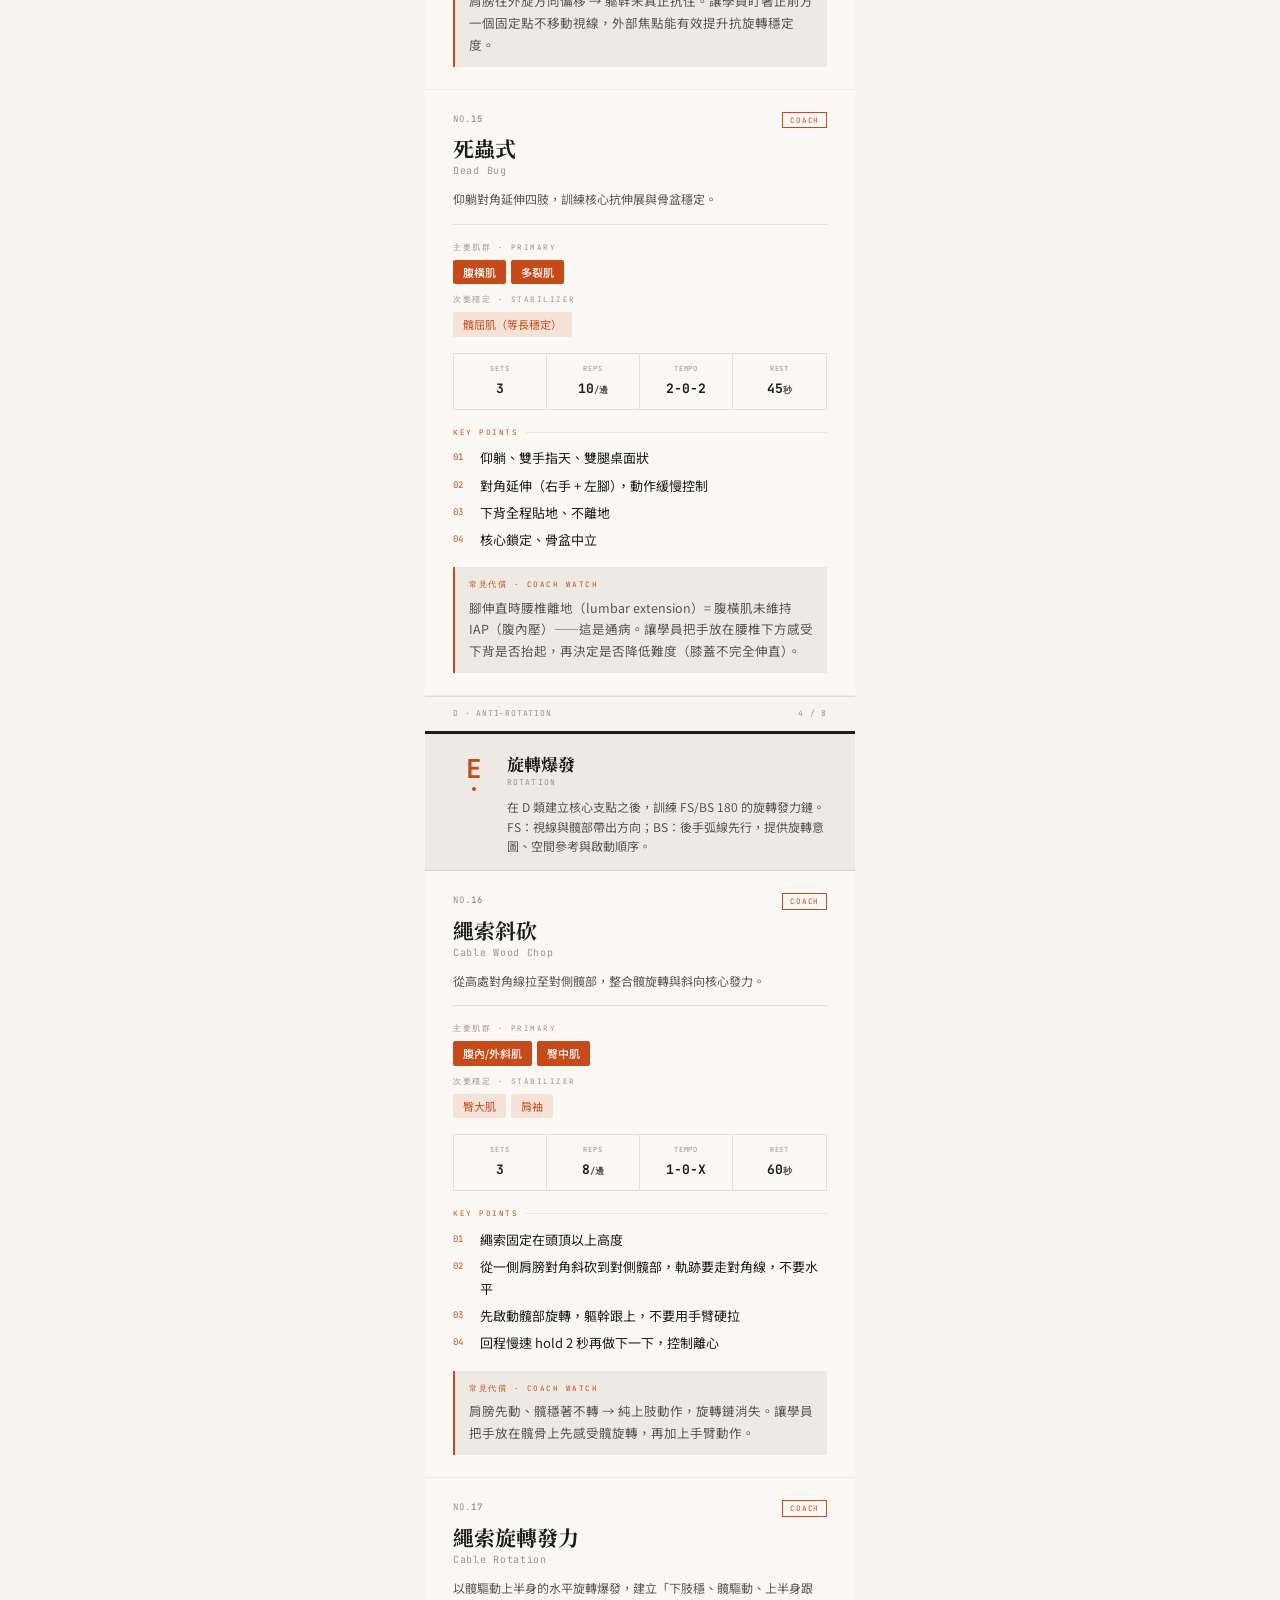
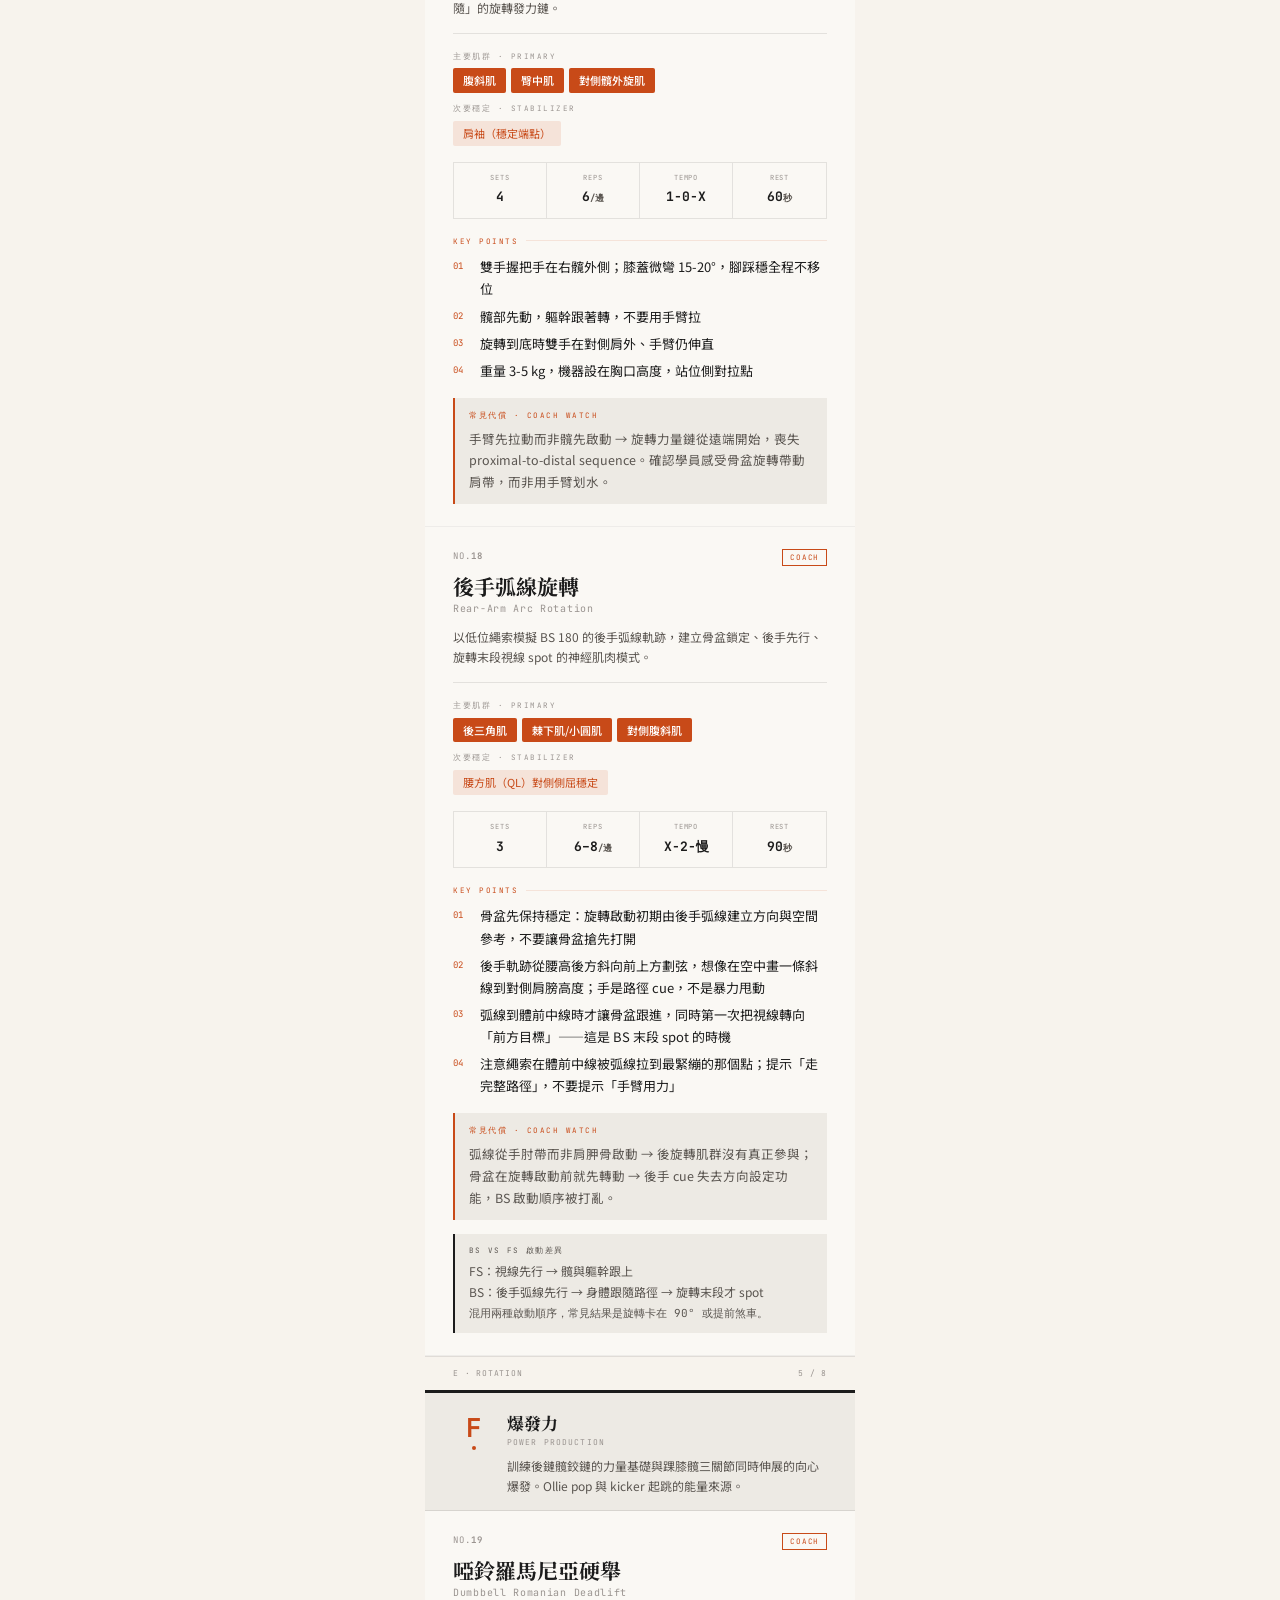
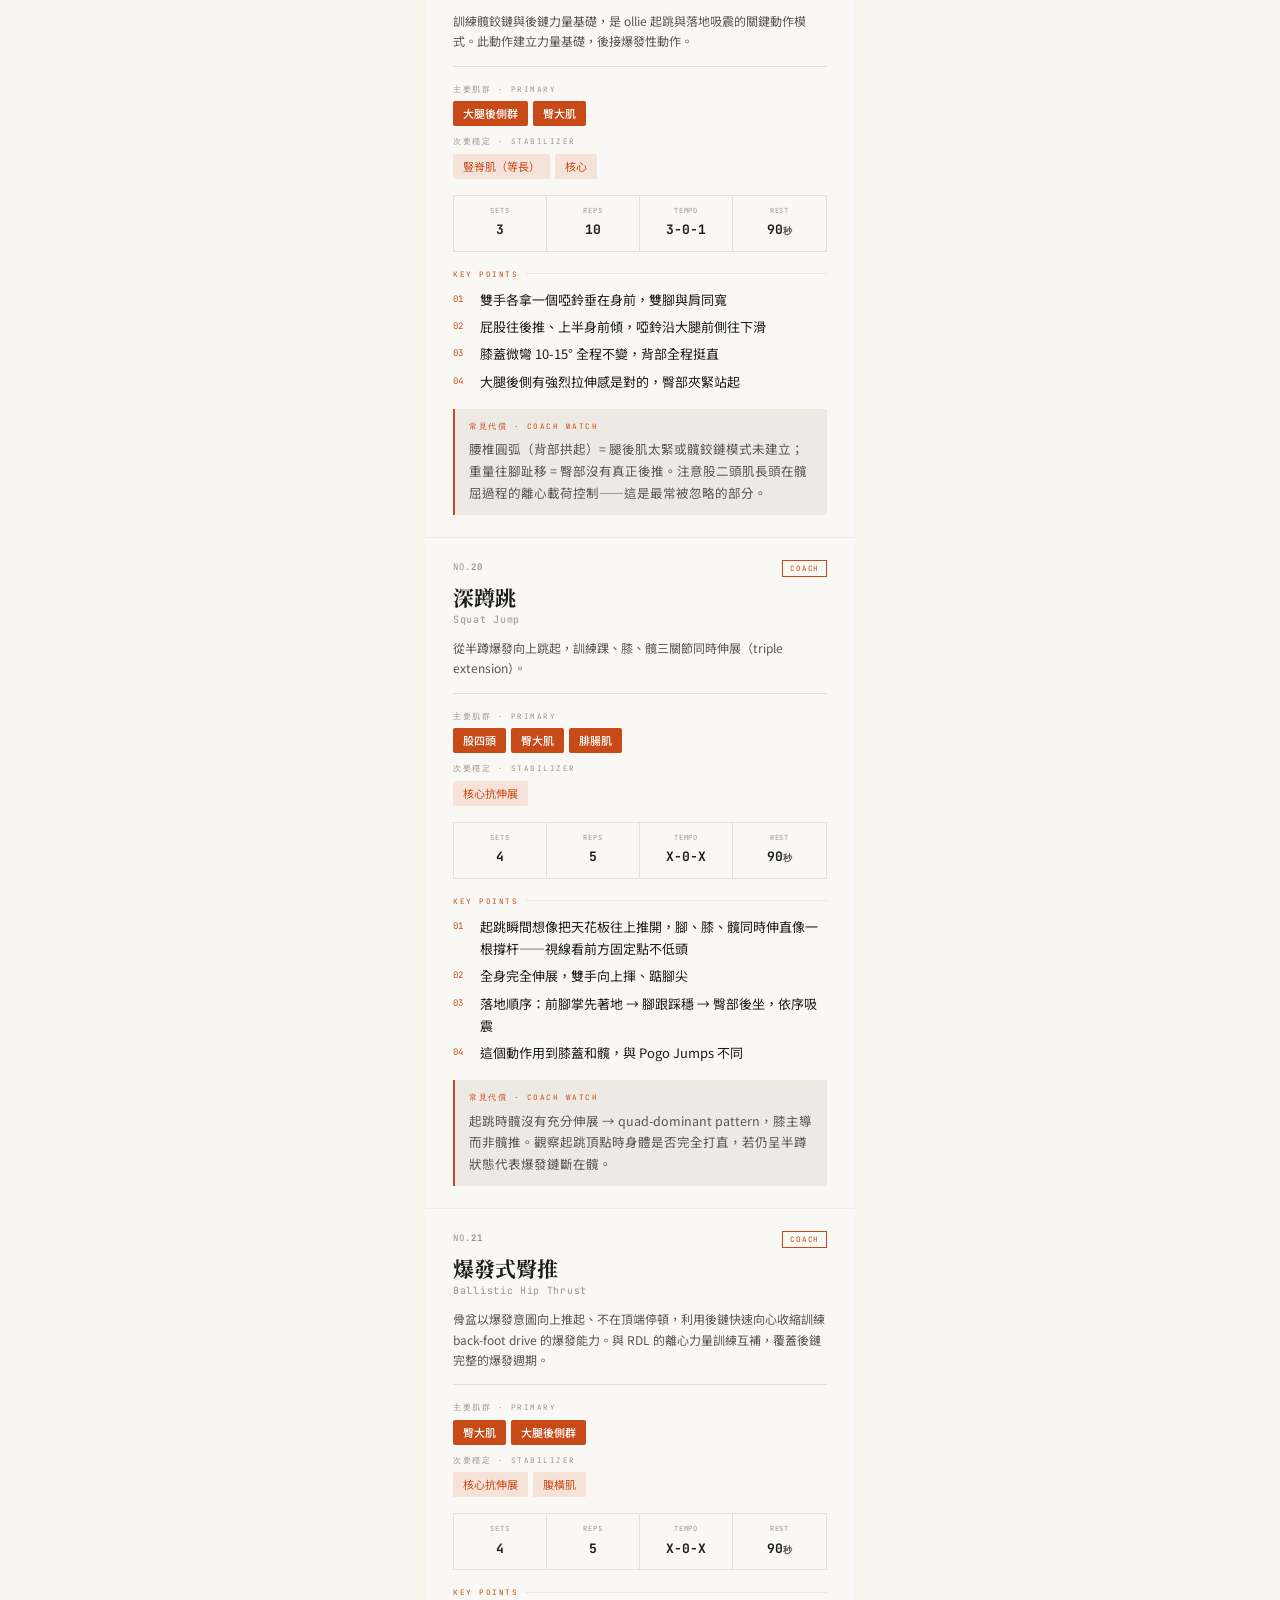
==== commit 2b39479a: "Refine snowboard off-season cover layouts" ====
--- a/coach-plus/index.html
+++ b/coach-plus/index.html
@@ -105,7 +105,7 @@
     }
     /* Left band */
     .cover-band {
-      width: clamp(58px, 10.5vw, 86px);
+      width: clamp(54px, 9vw, 74px);
       background: #6B2020;
       display: flex;
       flex-direction: column;
@@ -145,17 +145,18 @@
       display: flex;
       flex-direction: column;
       justify-content: flex-start;
-      padding: 54px clamp(34px, 8vw, 82px) 38px;
+      padding: 54px clamp(28px, 7vw, 70px) 38px;
     }
     .cover-brand {
       font-family: 'JetBrains Mono', monospace;
-      font-size: 8px;
-      letter-spacing: 0.26em;
+      font-size: 7.5px;
+      letter-spacing: 0.18em;
       color: var(--ink-dim);
       text-transform: uppercase;
+      white-space: nowrap;
     }
     .cover-top {
-      margin-bottom: clamp(78px, 14vh, 142px);
+      margin-bottom: clamp(76px, 13vh, 132px);
     }
     .physio-card {
       width: min(100%, 300px);
@@ -187,7 +188,7 @@
       display: flex;
       flex-direction: column;
       justify-content: flex-start;
-      max-width: 520px;
+      max-width: 430px;
       padding: 0;
     }
     .cover-quote-mark {
@@ -200,10 +201,10 @@
     }
     .cover-quote-text {
       font-family: 'Noto Serif TC', serif;
-      font-size: clamp(18px, 2.3vw, 22px);
+      font-size: clamp(18px, 4.7vw, 21px);
       font-style: italic;
       color: var(--ink);
-      line-height: 1.68;
+      line-height: 1.62;
       letter-spacing: 0.02em;
     }
     .cover-quote-attr {
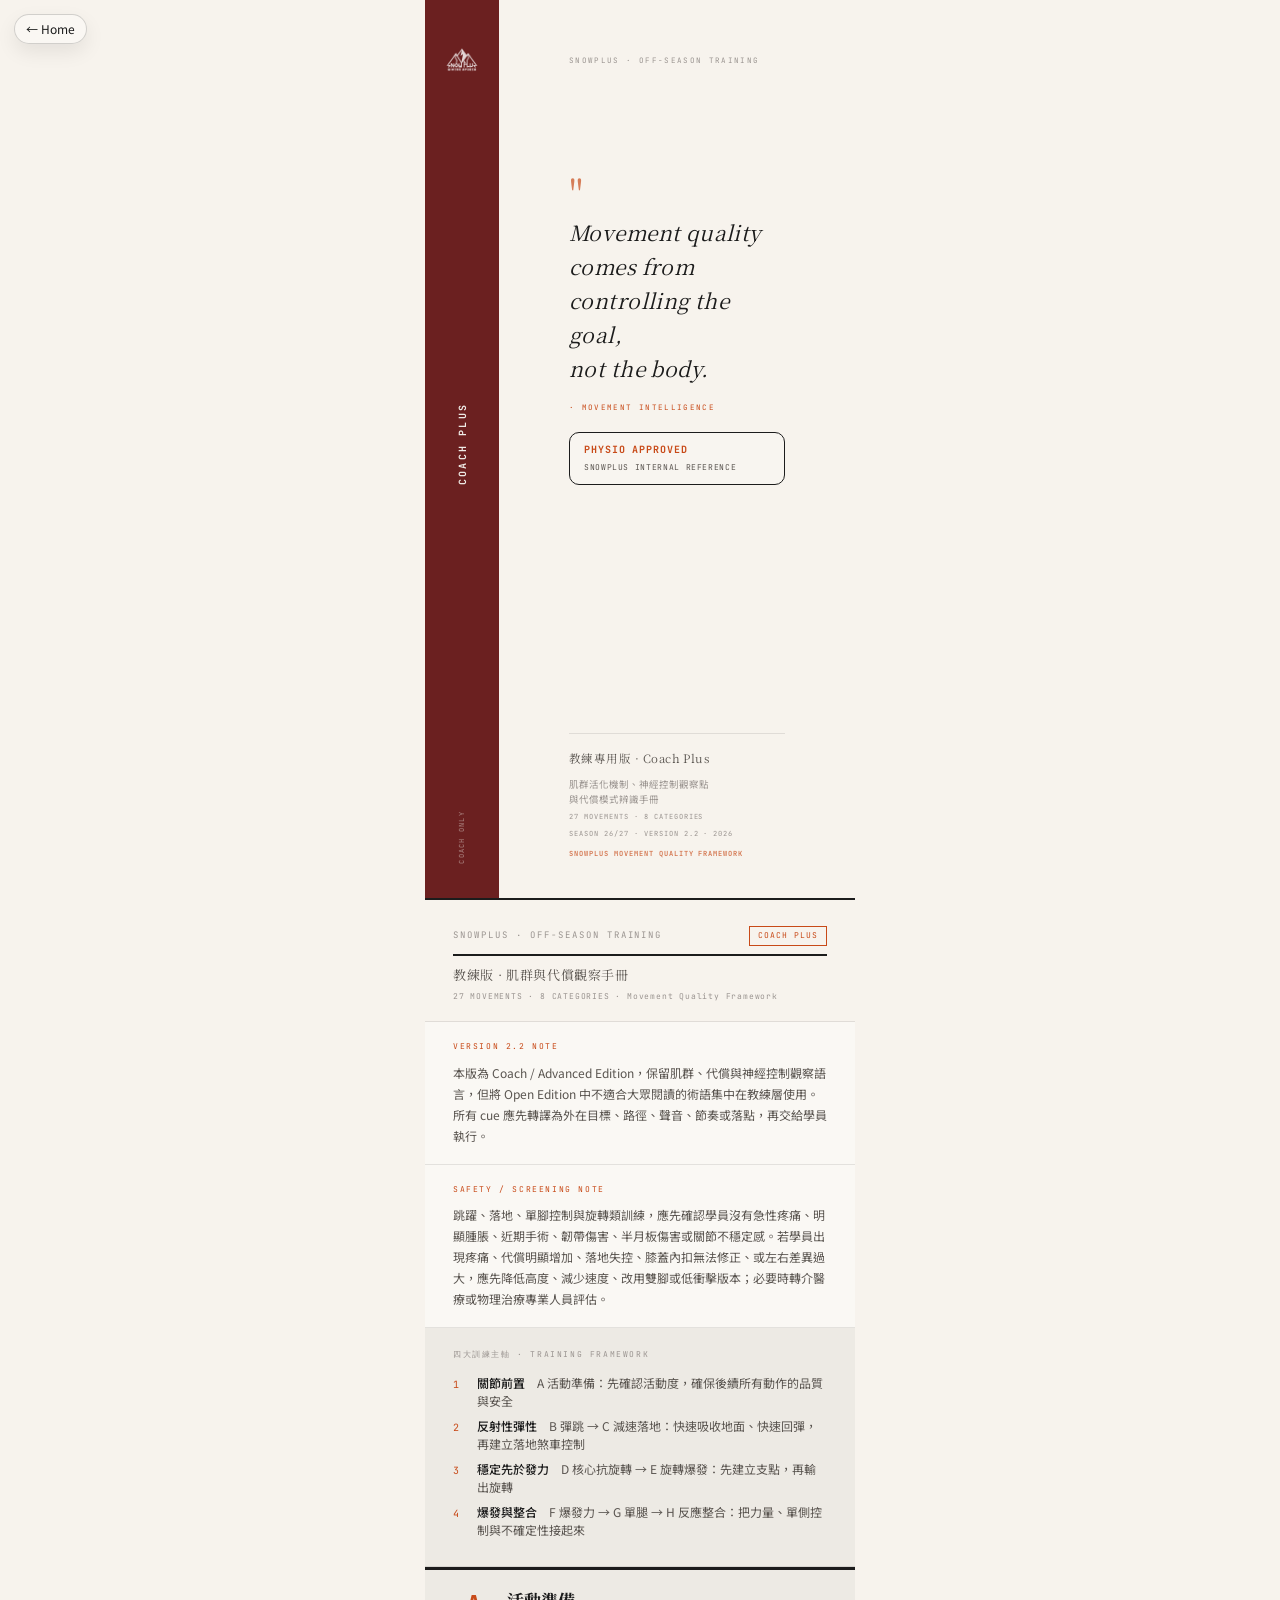
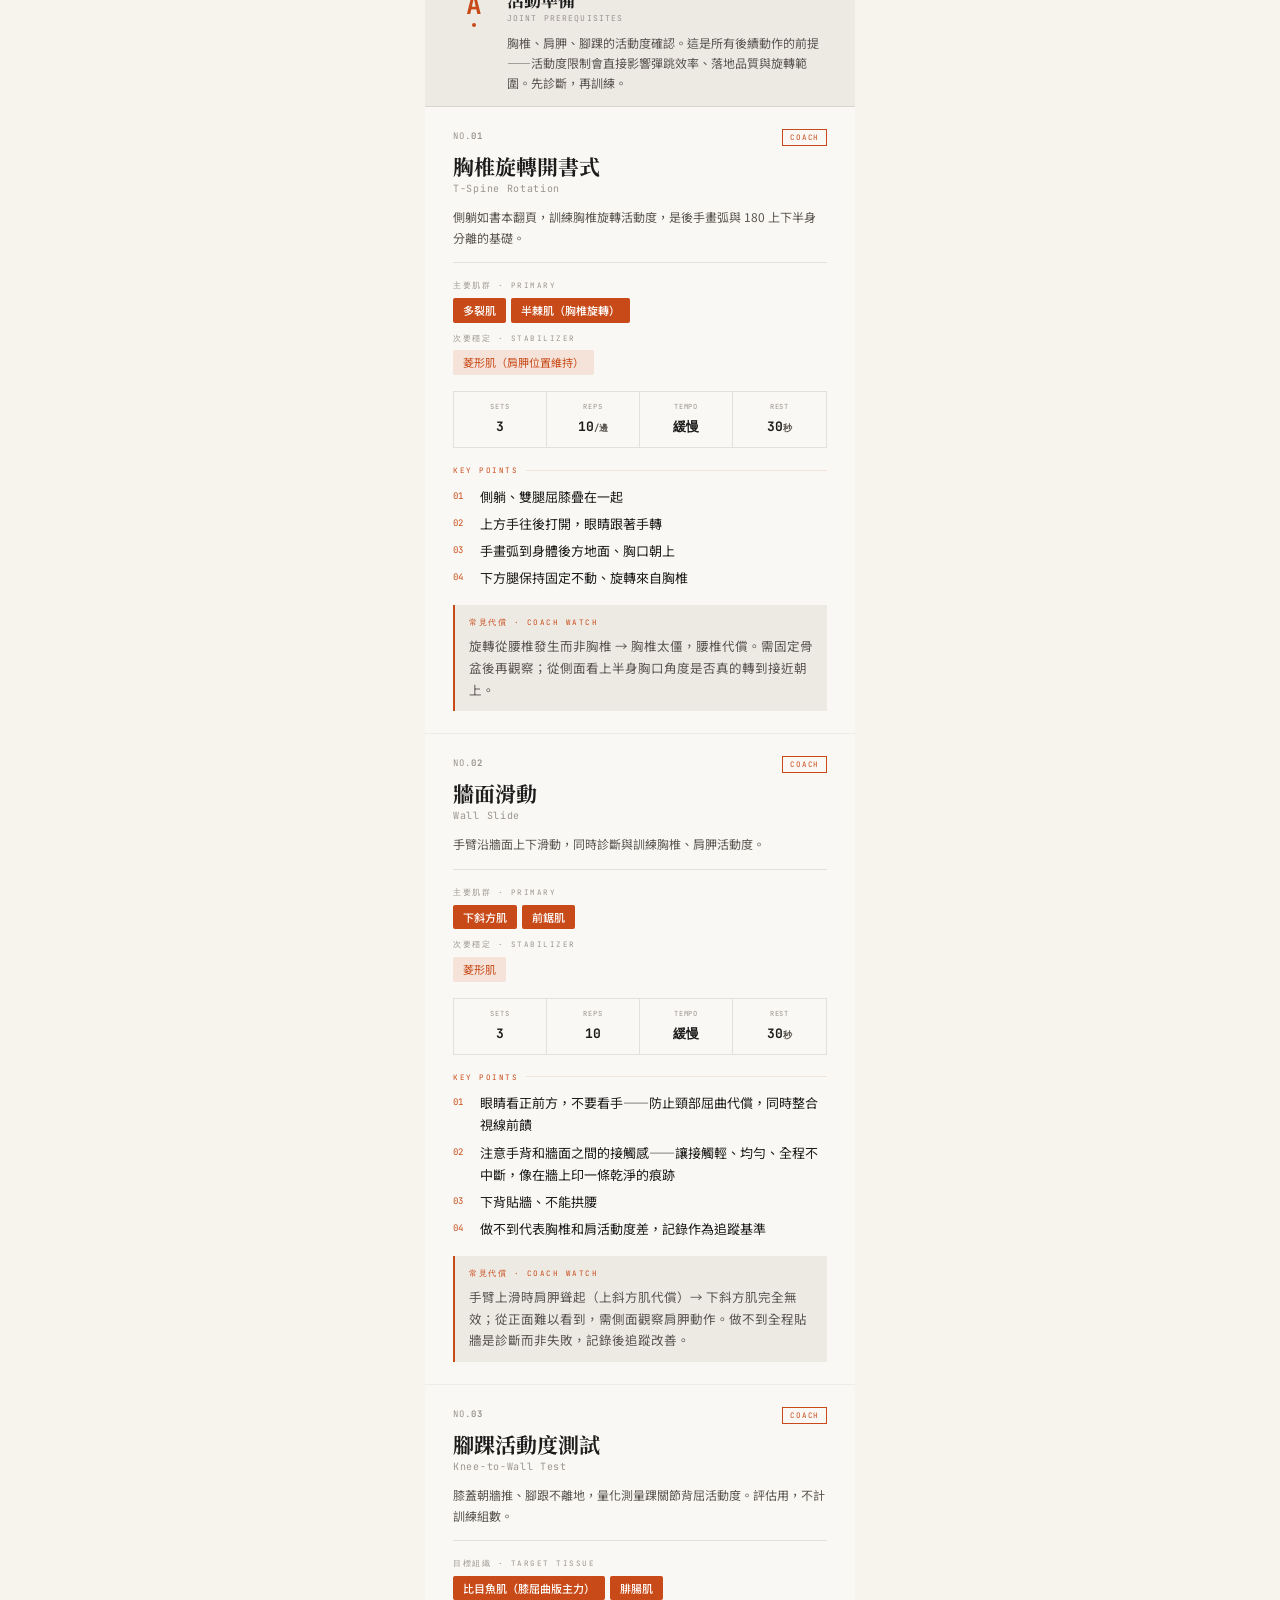
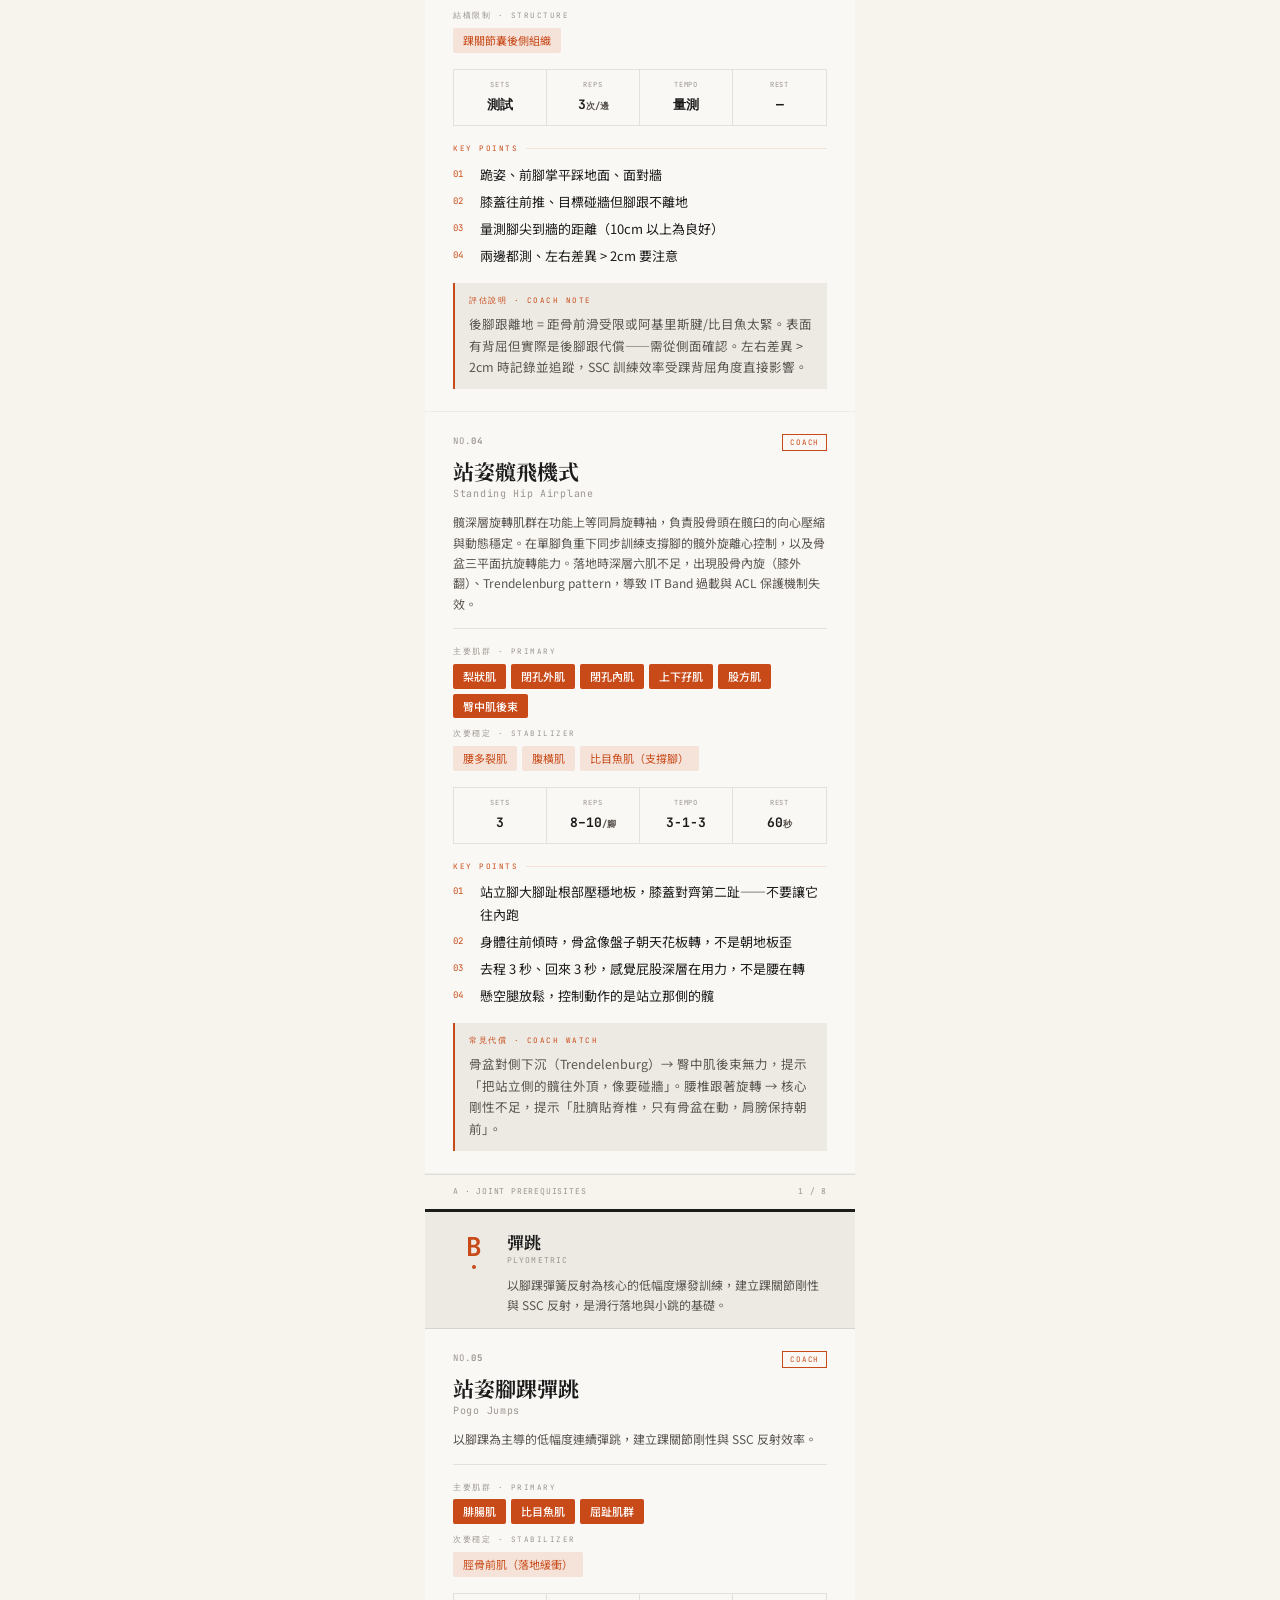
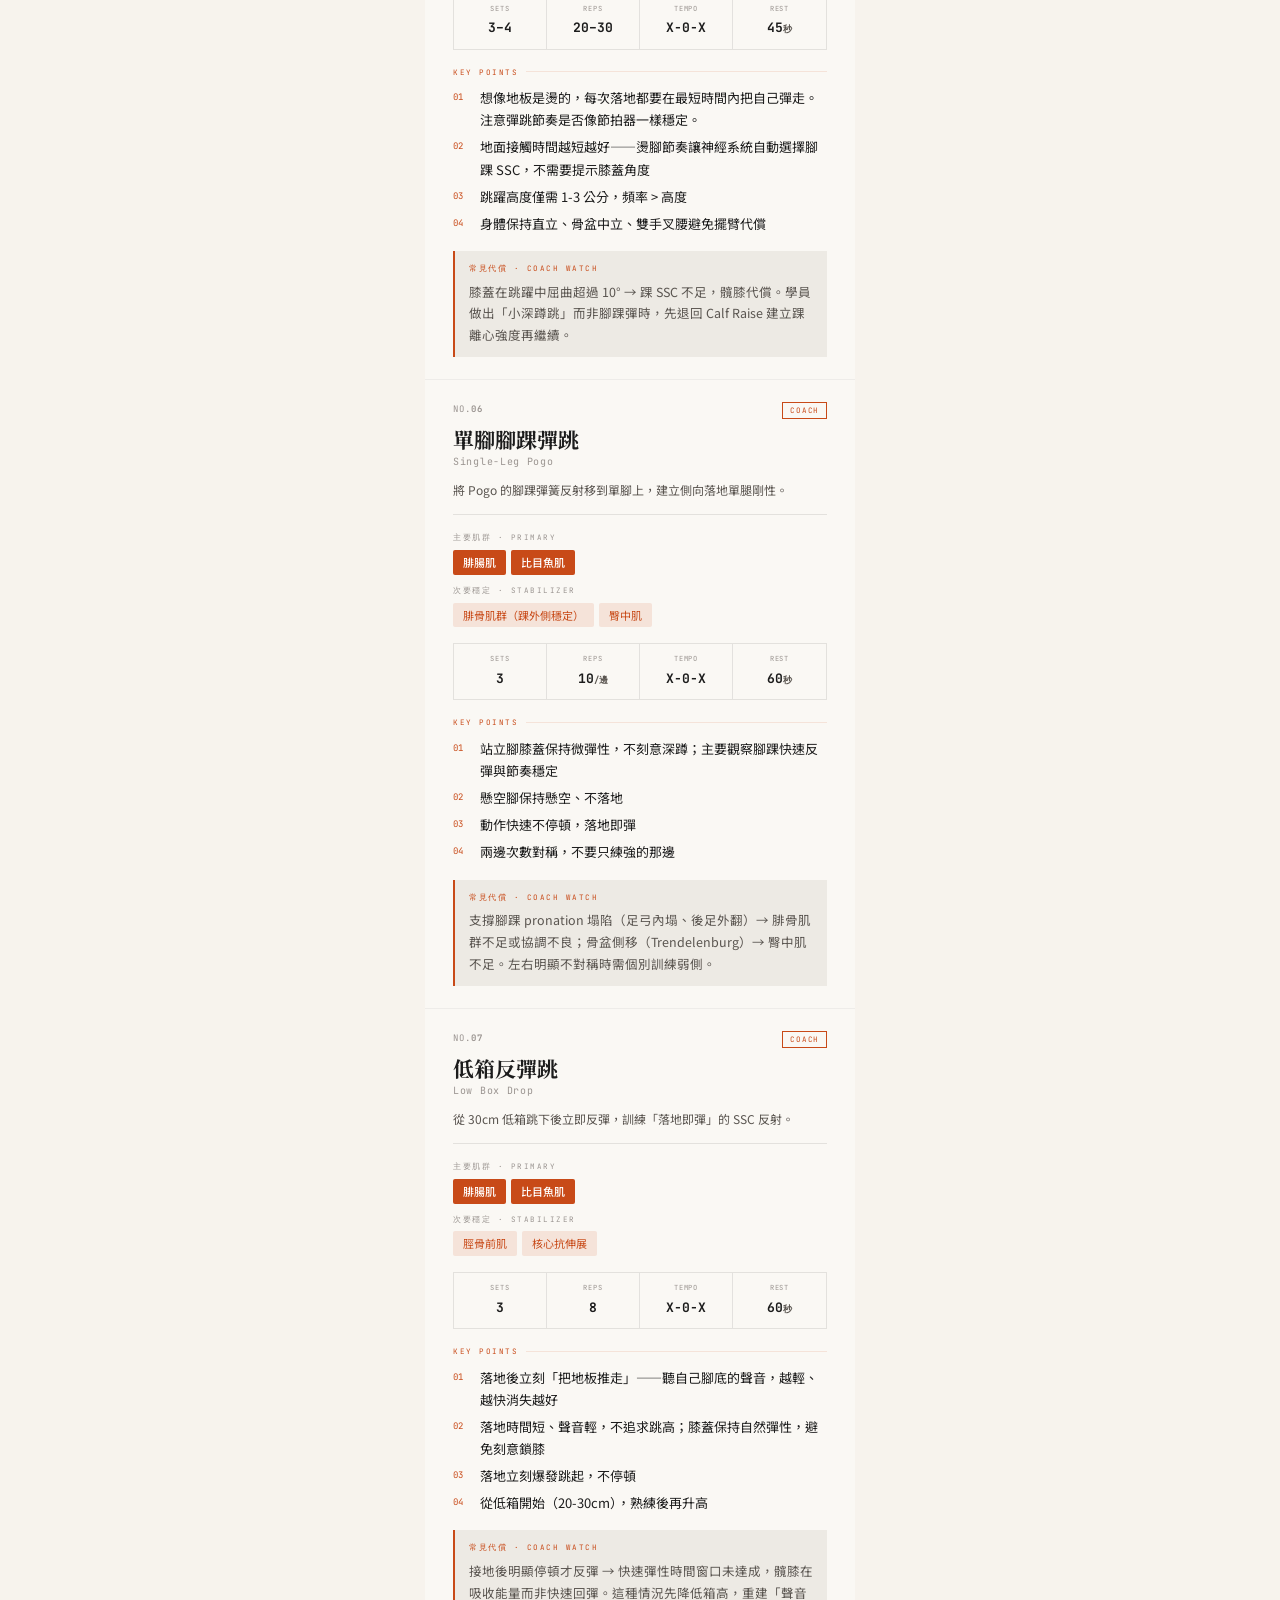
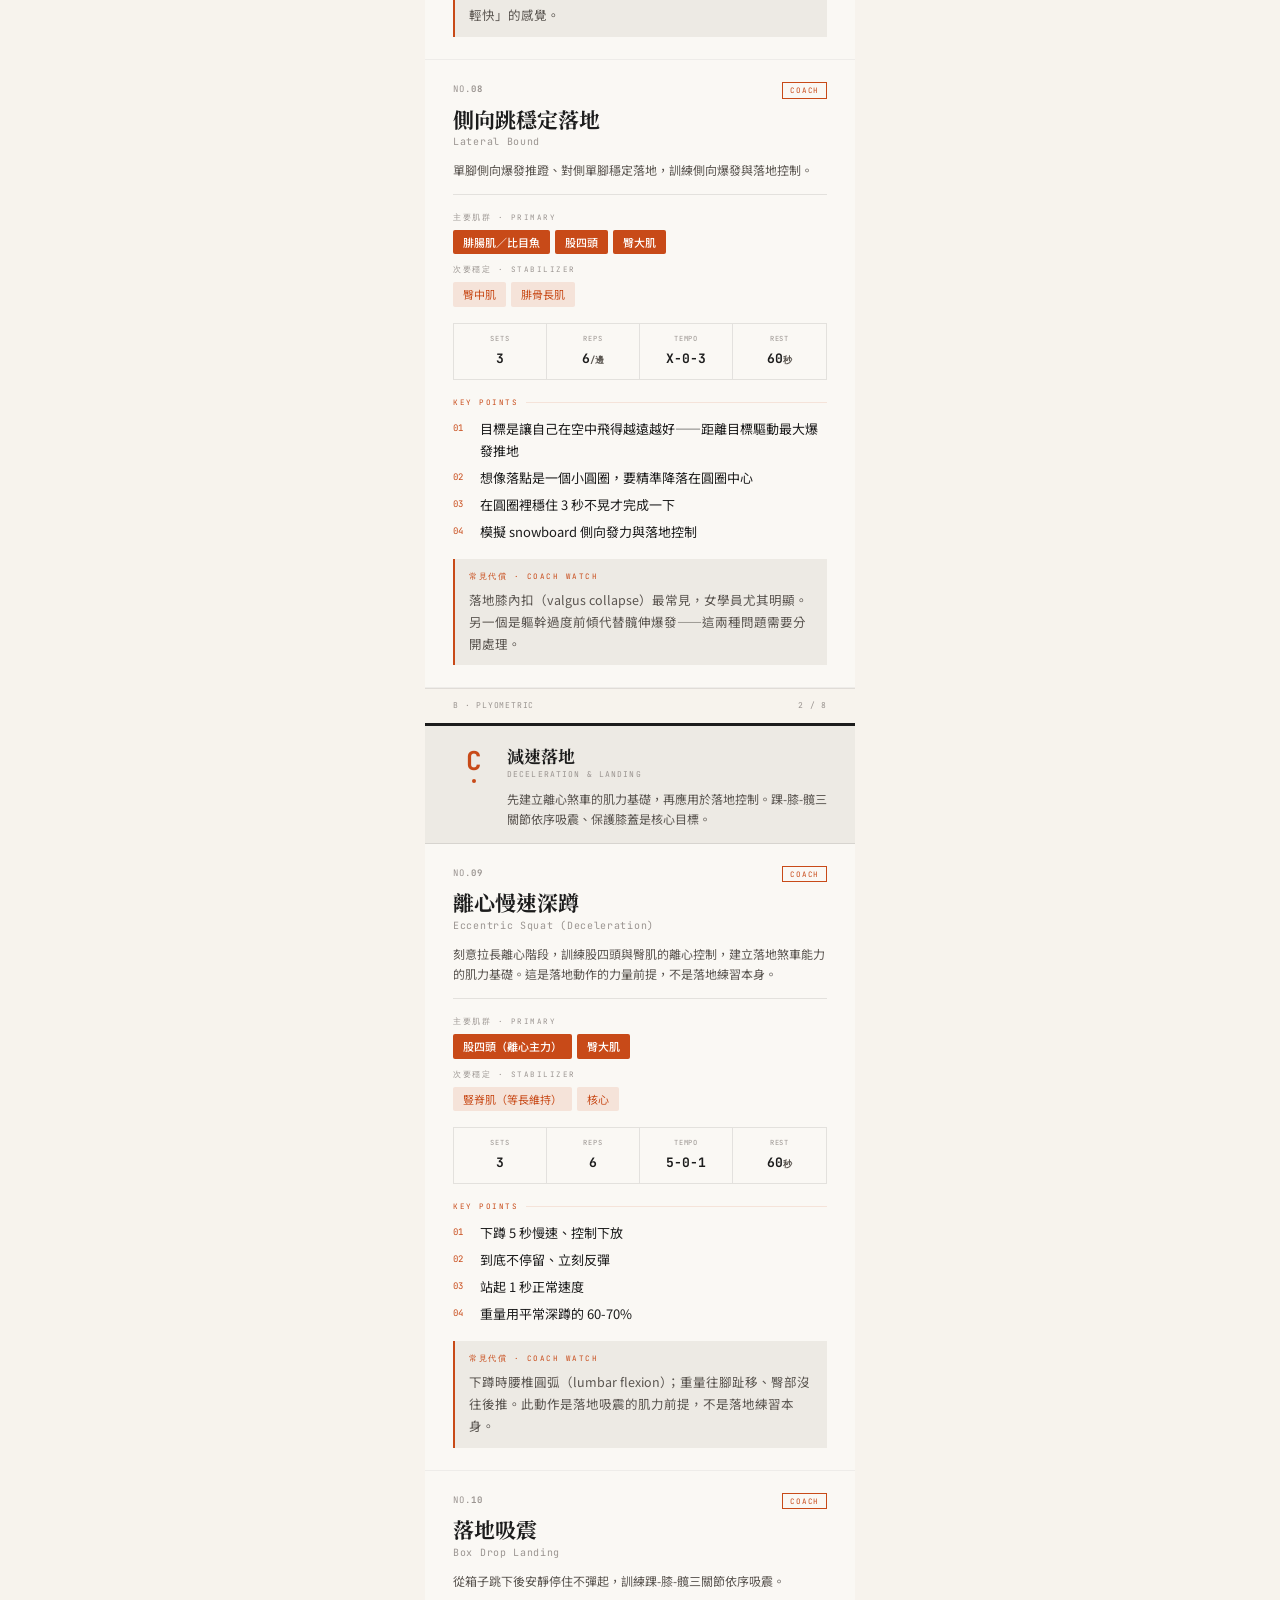
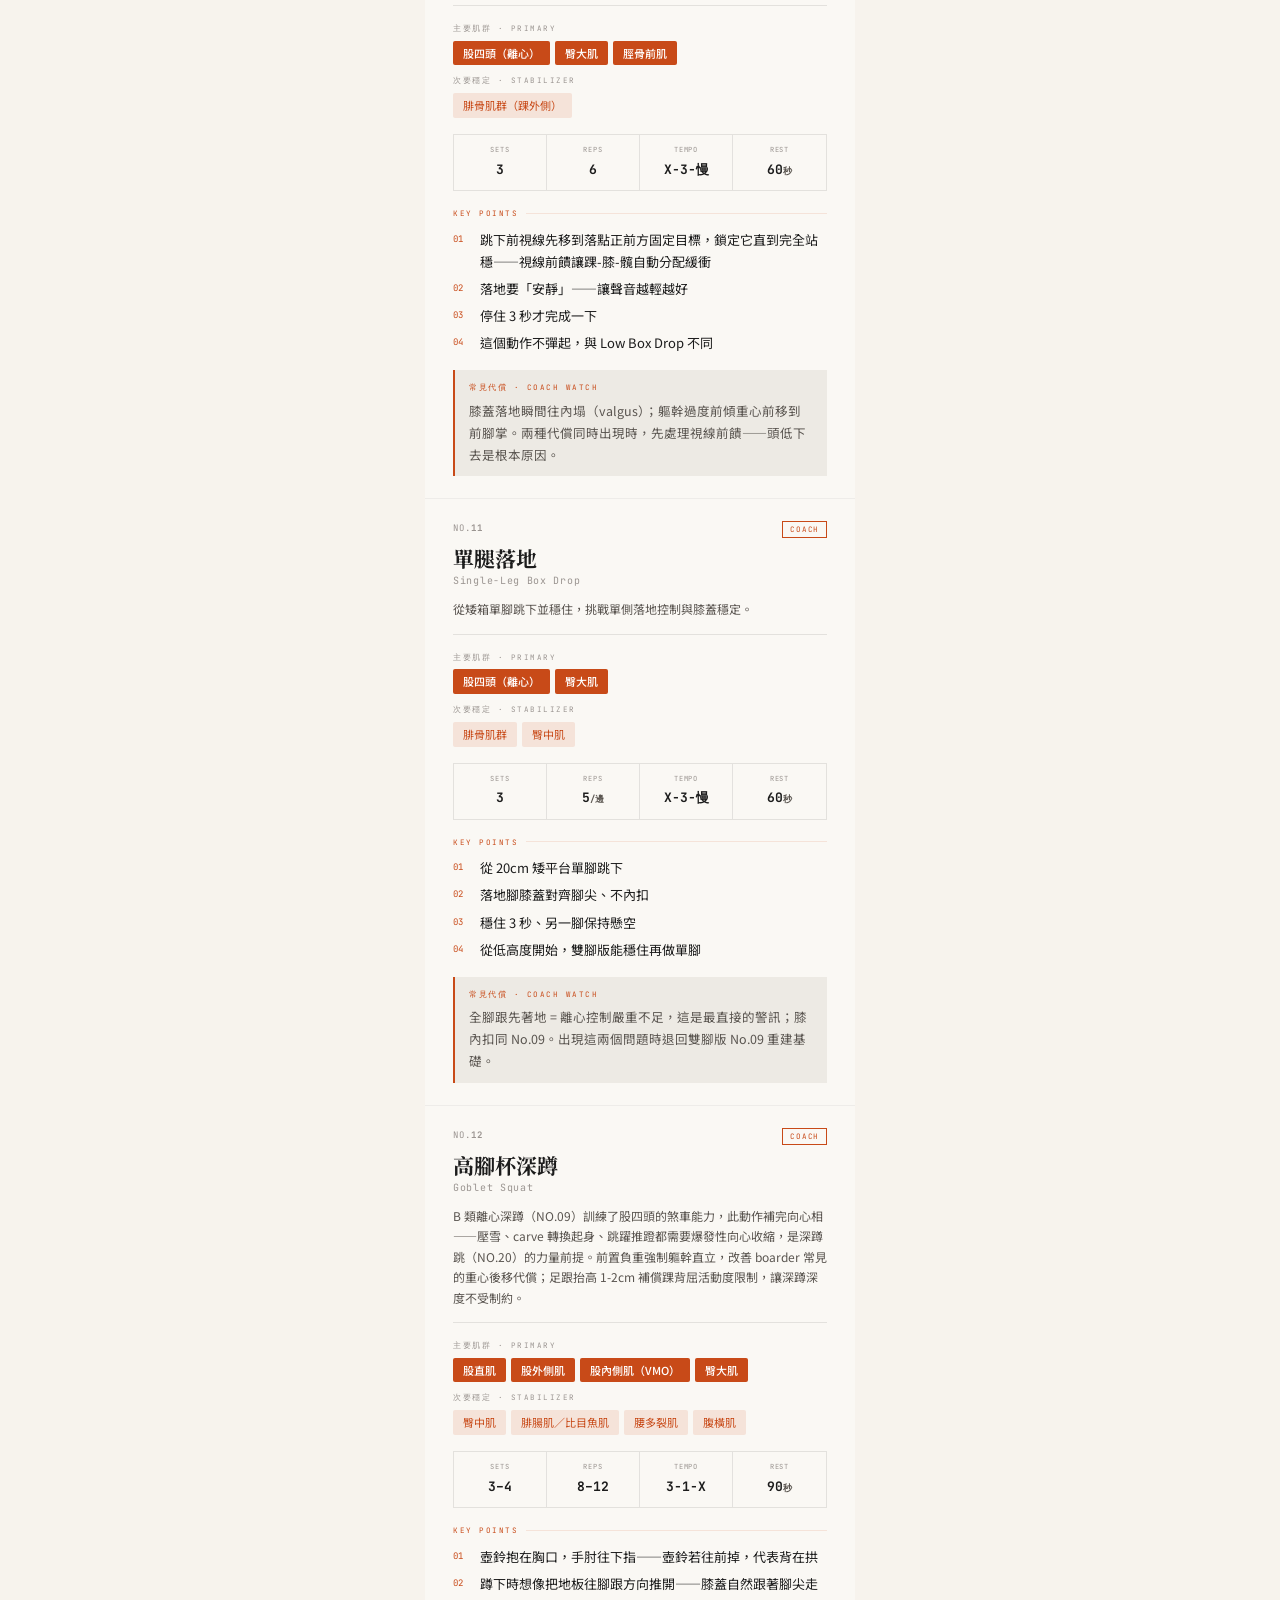
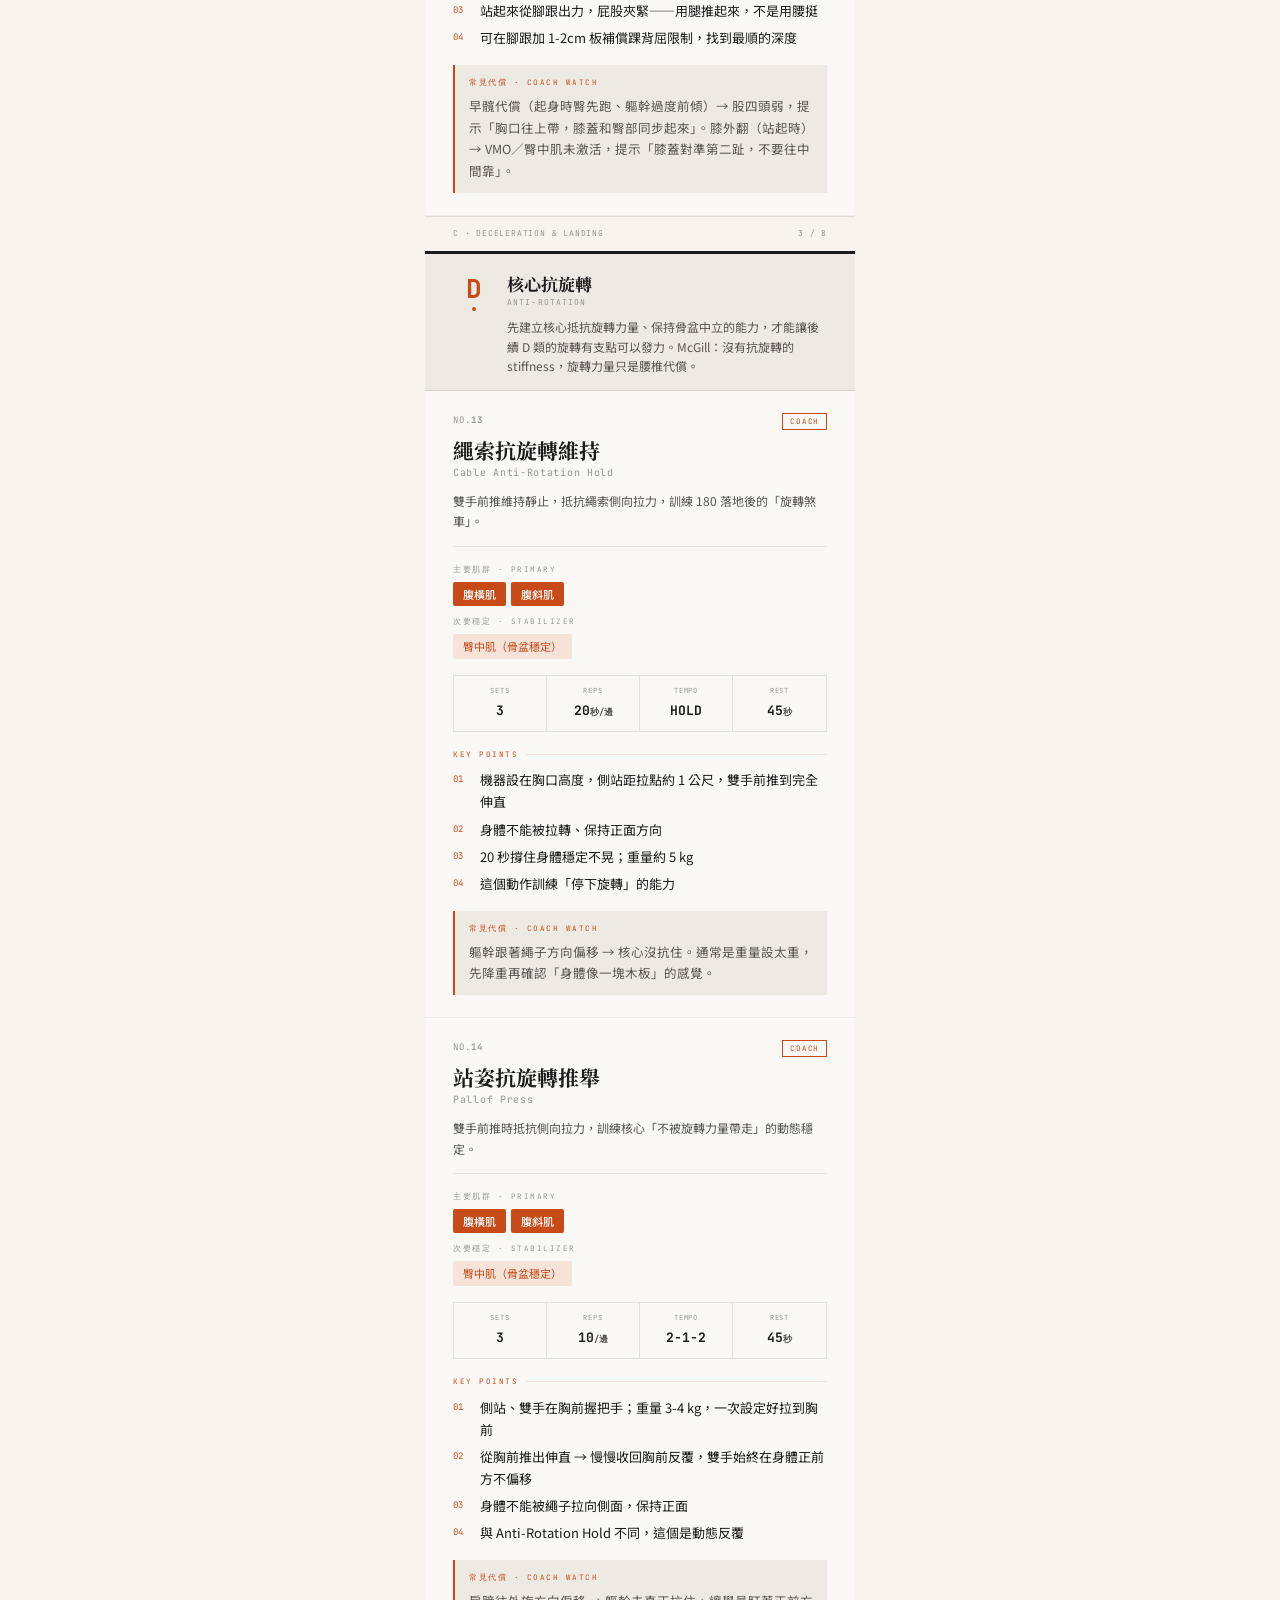
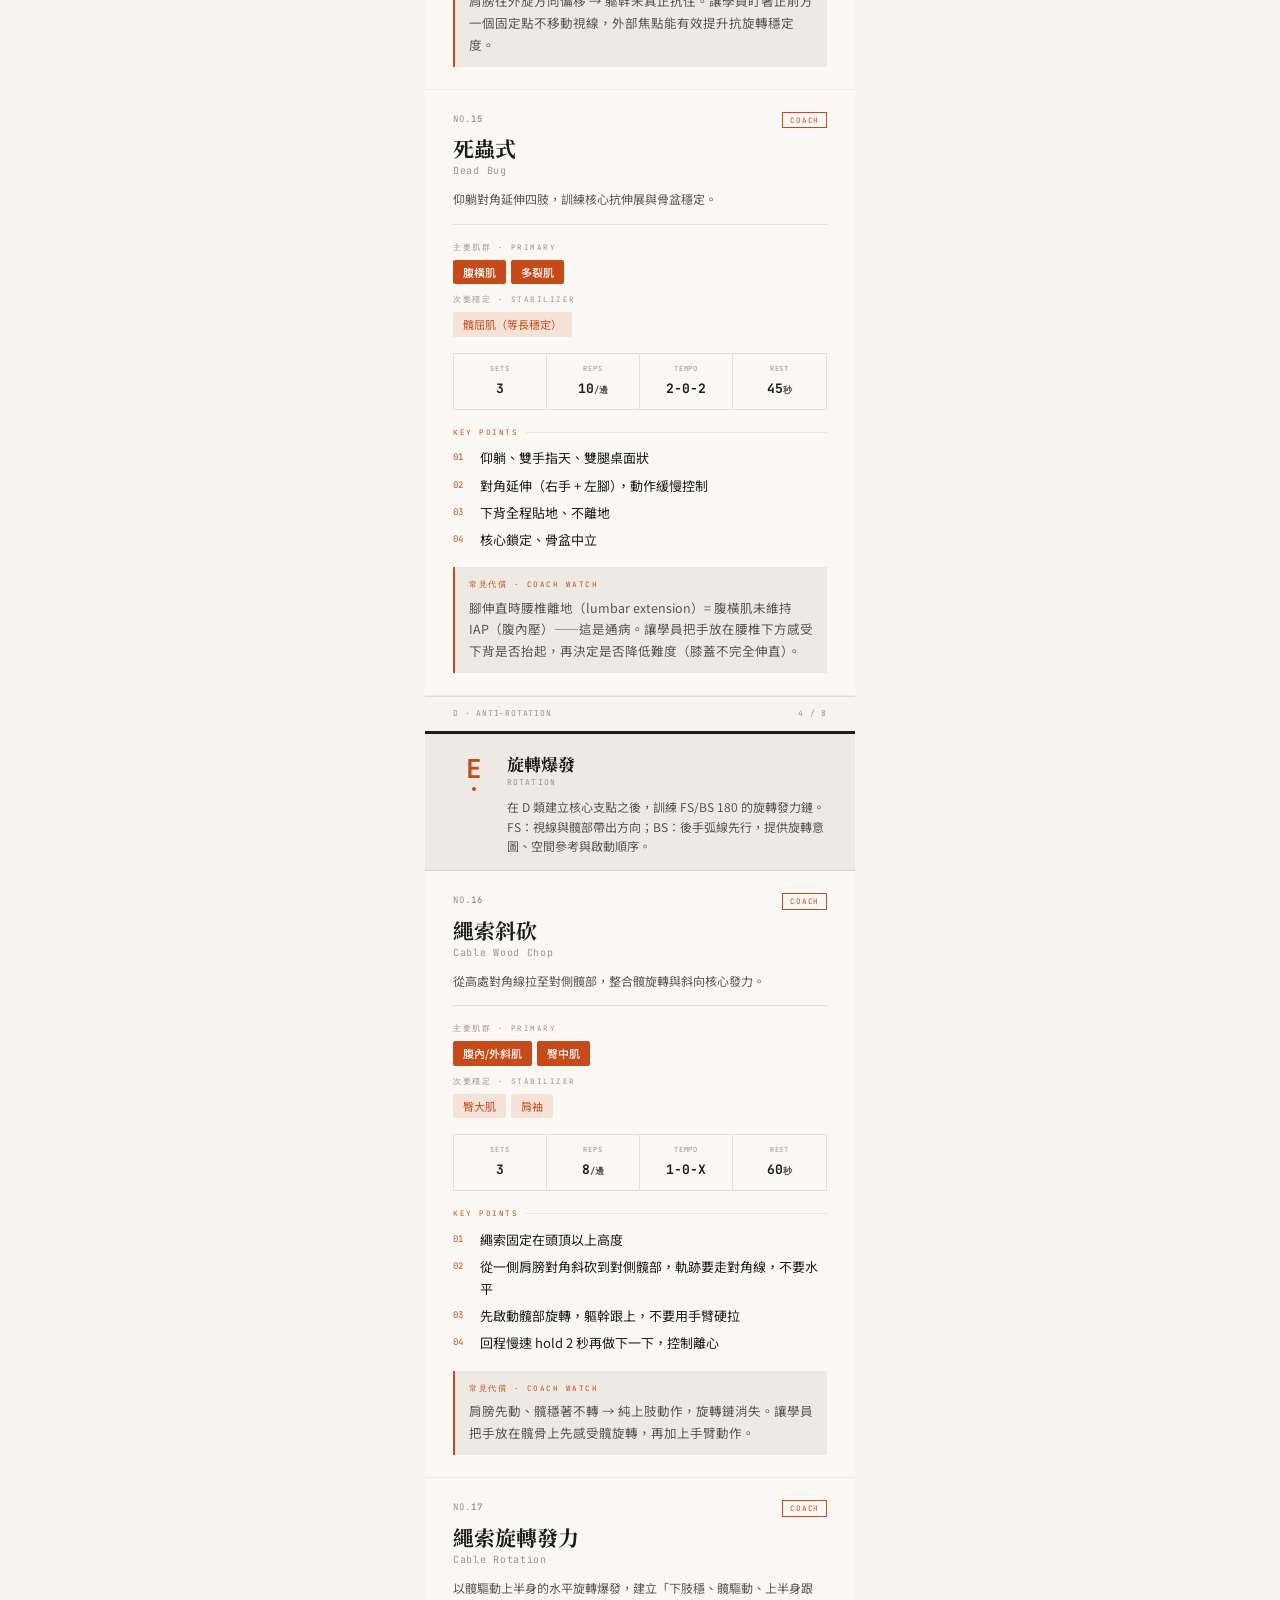
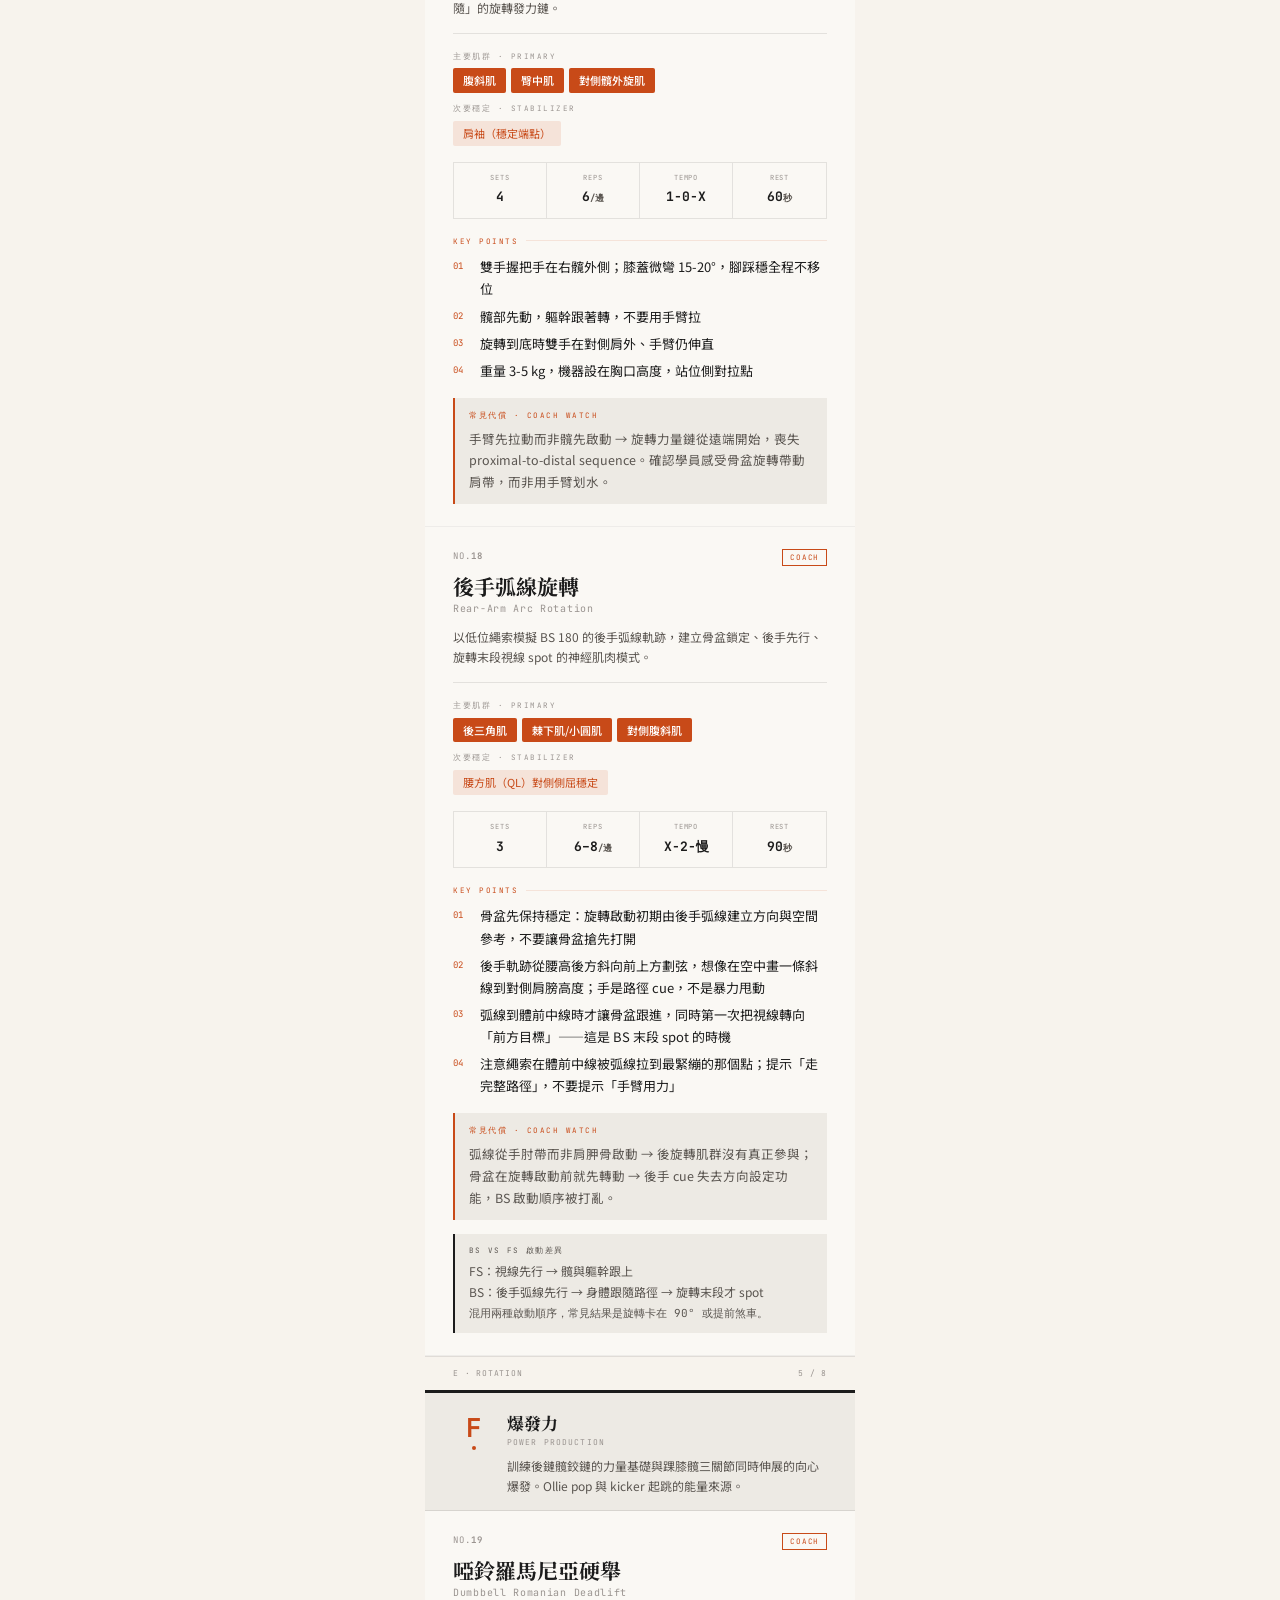
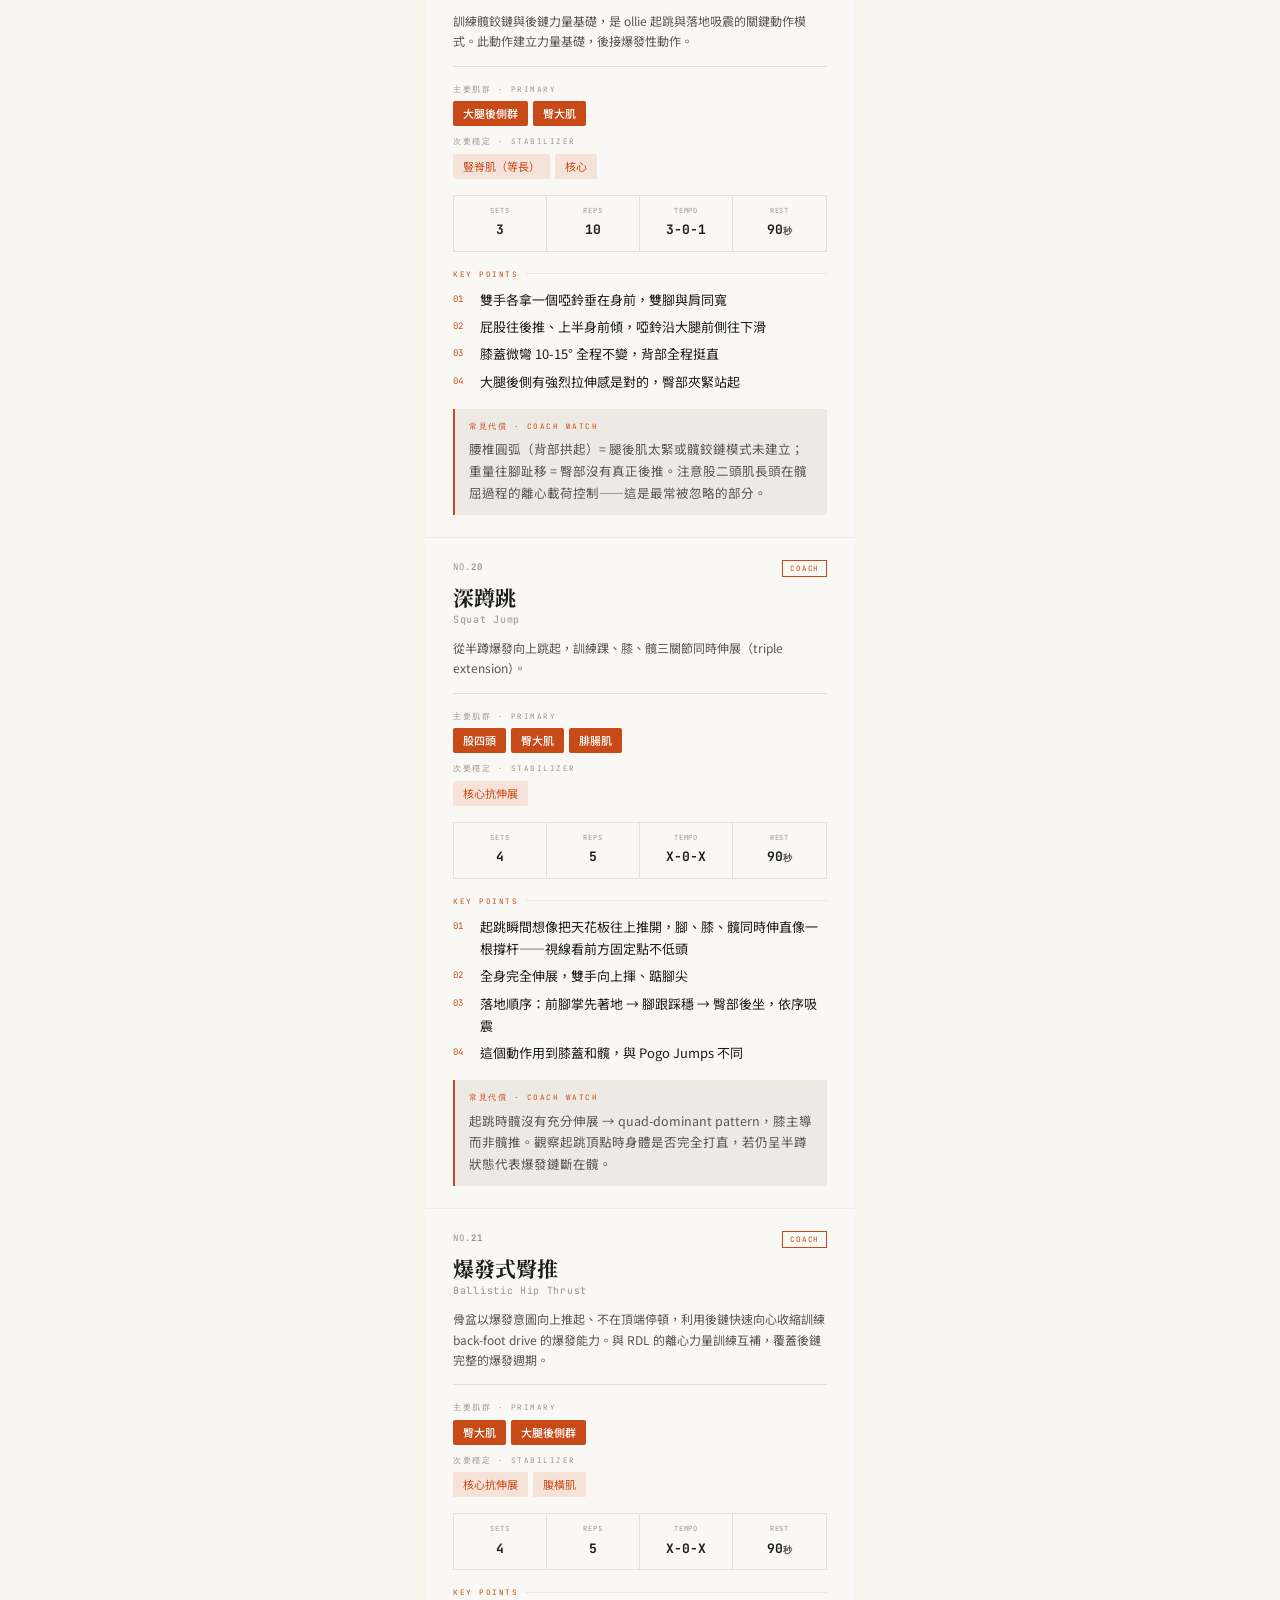
==== commit e7cfd210: "Update snowboard manual intro copy" ====
--- a/coach-plus/index.html
+++ b/coach-plus/index.html
@@ -250,7 +250,7 @@
   .snowplus-app-back:hover{background:#fff}
   @media print{.snowplus-app-back{display:none}}
 </style>
-<a class="snowplus-app-back" href="../">← Home</a>
+<a class="snowplus-app-back" href="../index.html">← Home</a>
 
 
 <!-- COVER -->
@@ -315,7 +315,7 @@
 <div class="axes">
   <div class="axes-title">四大訓練主軸 · Training Framework</div>
   <div class="axis-row"><span class="axis-num">1</span><span class="axis-text"><strong>關節前置</strong>　A 活動準備：先確認活動度，確保後續所有動作的品質與安全</span></div>
-  <div class="axis-row"><span class="axis-num">2</span><span class="axis-text"><strong>反射性彈性</strong>　B 彈跳 → C 減速落地：快速接收地面、快速回彈，再建立落地煞車控制</span></div>
+  <div class="axis-row"><span class="axis-num">2</span><span class="axis-text"><strong>反射性彈性</strong>　B 彈跳 → C 減速落地：快速吸收地面、快速回彈，再建立落地煞車控制</span></div>
   <div class="axis-row"><span class="axis-num">3</span><span class="axis-text"><strong>穩定先於發力</strong>　D 核心抗旋轉 → E 旋轉爆發：先建立支點，再輸出旋轉</span></div>
   <div class="axis-row"><span class="axis-num">4</span><span class="axis-text"><strong>爆發與整合</strong>　F 爆發力 → G 單腿 → H 反應整合：把力量、單側控制與不確定性接起來</span></div>
 </div>
